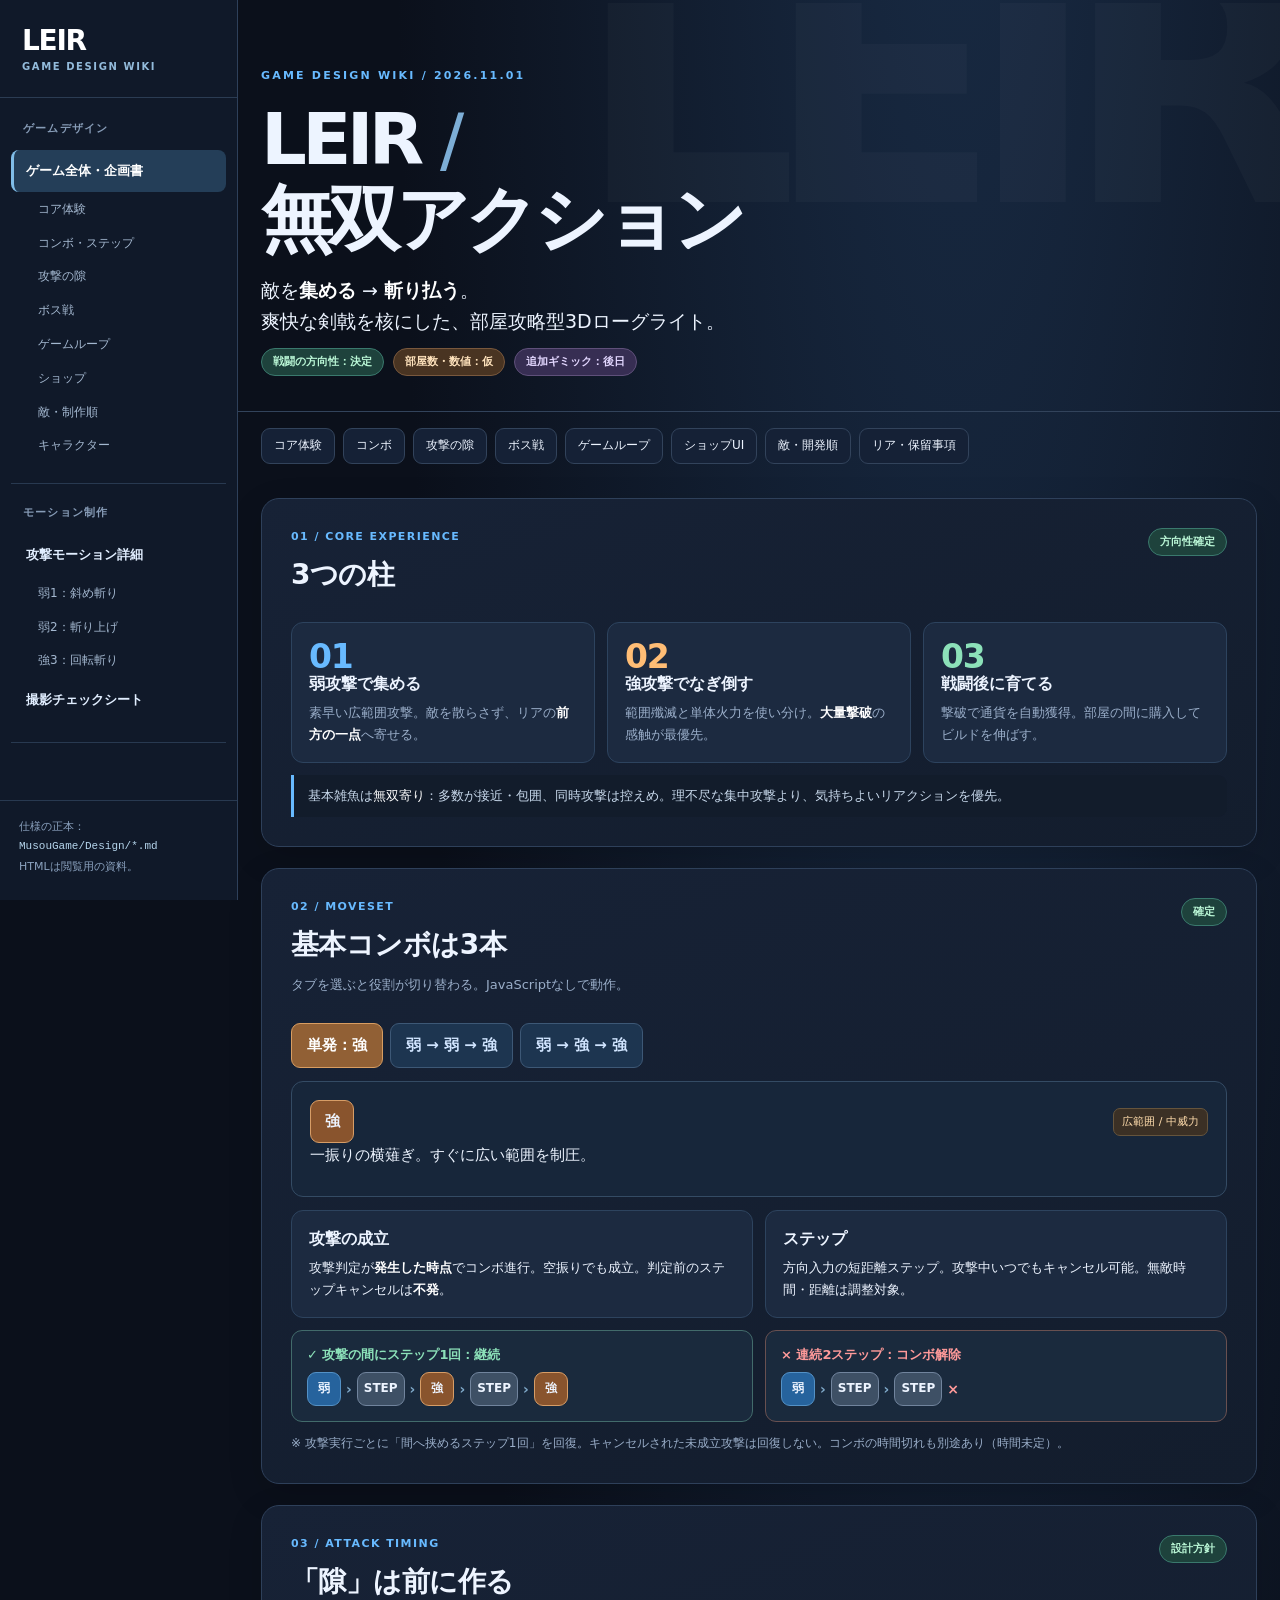
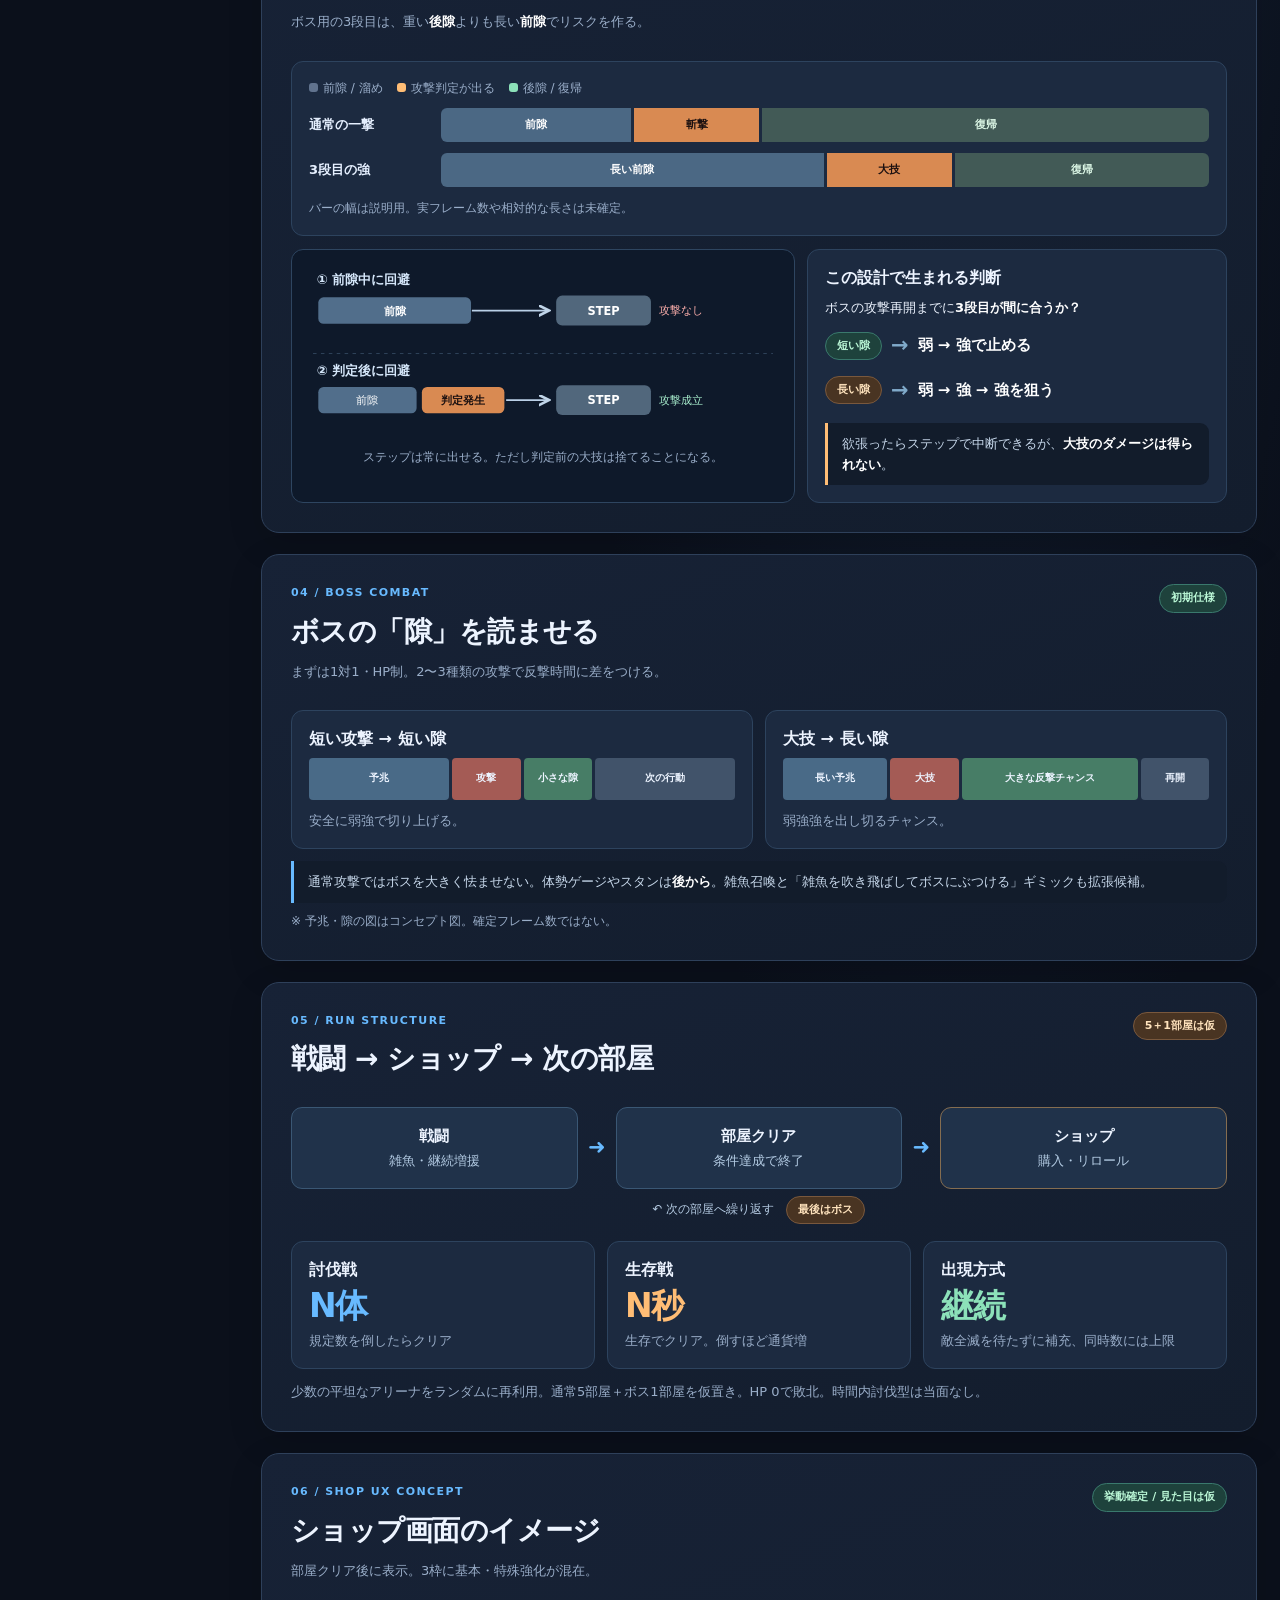
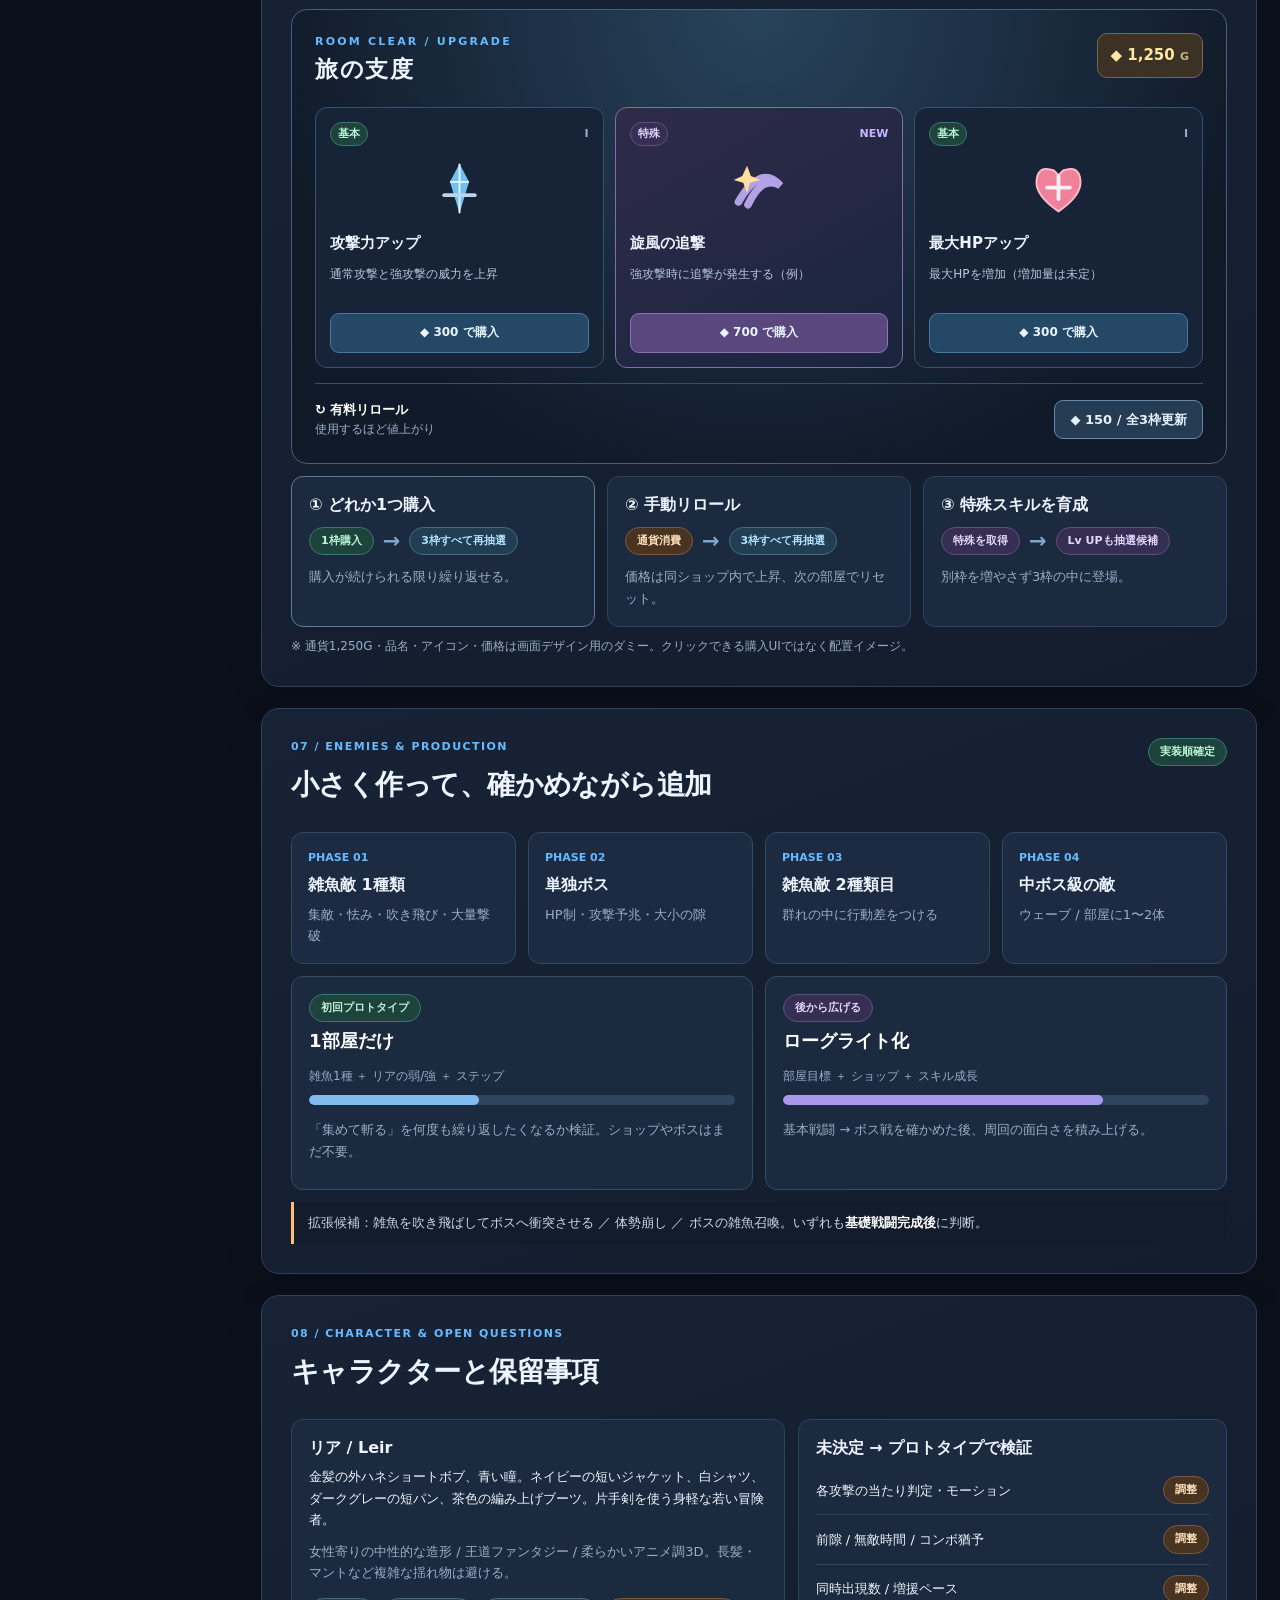
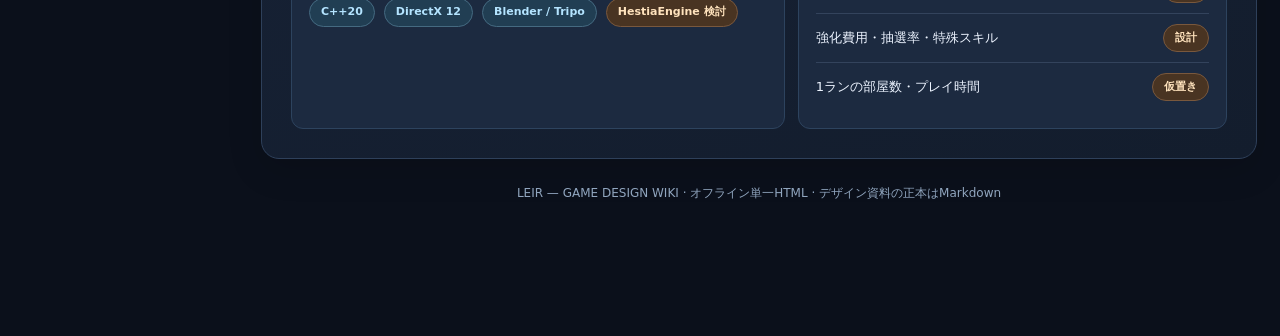
==== MusouGame/index.html @ f5ea9317 "build(musou): regenerate standalone wiki HTML" ====
<!doctype html>
<html lang="ja">
<head>
<meta charset="utf-8">
<meta name="viewport" content="width=device-width,initial-scale=1">
<meta name="theme-color" content="#0b101b">
<title>LEIR — Game Design Blueprint</title>
<style>
:root{color-scheme:dark;--bg:#0b101b;--surface:#141d2d;--surface2:#1b2940;--line:#32435b;--muted:#9aaec9;--text:#edf4ff;--blue:#68baff;--orange:#ffbd75;--green:#8ce1b9;--purple:#c7b6ff;--red:#ff9a9a;font-family:Inter,"Noto Sans JP","Yu Gothic",Meiryo,system-ui,sans-serif}
*{box-sizing:border-box}html{scroll-behavior:smooth}body{margin:0;background:radial-gradient(ellipse at 75% -10%,#192c46 0,transparent 42%),var(--bg);color:var(--text);font-size:15px;line-height:1.65}button,input{font:inherit}a{color:inherit;text-decoration:none}strong{color:#fff}h1,h2,h3,p{margin-top:0}h2{font-size:clamp(20px,2.6vw,28px);letter-spacing:-.02em;margin-bottom:6px}h3{font-size:16px;line-height:1.4;margin-bottom:7px}p{margin-bottom:10px}.muted{color:var(--muted)}.tiny{font-size:12px}.small{font-size:13px}.wrap{width:min(1120px,calc(100% - 34px));margin:auto}.header{padding:64px 0 35px;border-bottom:1px solid var(--line);position:relative;overflow:hidden}.header:after{content:"LEIR";position:absolute;right:-.05em;top:-.6em;font-size:clamp(160px,29vw,350px);font-weight:900;color:#fff;opacity:.025;pointer-events:none;letter-spacing:-.1em}.eyebrow{font-size:11px;letter-spacing:.2em;color:var(--blue);font-weight:800}.header h1{font-size:clamp(38px,6.7vw,72px);line-height:1.11;letter-spacing:-.065em;margin:15px 0}.header .lede{font-size:clamp(15px,2vw,19px);max-width:690px}.pill{display:inline-block;border:1px solid #456a81;color:#b4e4ff;background:#213e53;border-radius:100px;padding:4px 11px;font-size:11px;font-weight:700;vertical-align:middle}.pill.orange{color:#ffe3bd;background:#493422;border-color:#79583d}.pill.purple{color:#e3d7ff;background:#372e53;border-color:#5f507a}.pill.green{color:#baf7d6;background:#1e423c;border-color:#3a796d}.topnav{display:flex;gap:8px;overflow:auto;padding:16px 0 13px;scrollbar-width:thin}.topnav a{border:1px solid var(--line);background:#152136;border-radius:9px;font-size:12px;white-space:nowrap;padding:7px 12px}.topnav a:hover{border-color:var(--blue)}main{padding:3px 0 75px}.section{margin-top:21px;background:linear-gradient(160deg,#172236,#131d2d);border:1px solid #2e405a;border-radius:18px;padding:clamp(17px,3vw,29px);box-shadow:0 11px 35px #0002}.heading{display:flex;justify-content:space-between;align-items:start;gap:12px;margin-bottom:18px}.kicker{font-size:11px;letter-spacing:.13em;color:var(--blue);font-weight:800;display:block;margin-bottom:6px}.grid{display:grid;grid-template-columns:repeat(3,minmax(0,1fr));gap:12px}.grid.two{grid-template-columns:repeat(2,minmax(0,1fr))}.tile{background:#1c2a40;border:1px solid #2d435e;border-radius:12px;padding:17px}.tile p:last-child{margin-bottom:0}.num{font-weight:800;font-size:33px;line-height:1;color:var(--blue);letter-spacing:-.04em}.num.orange{color:var(--orange)}.num.green{color:var(--green)}.row{display:flex;align-items:center;flex-wrap:wrap;gap:9px}.key{display:inline-grid;place-items:center;min-width:44px;height:43px;background:#26639d;border:1px solid #5391c6;border-radius:9px;font-weight:800;padding:0 9px}.key.heavy{background:#89542d;border-color:#d79d66}.key.dodge{background:#3e5065;border-color:#71849d}.chevron{color:#80aaca;font-size:21px;font-weight:800}.note{background:#121c2b;border-left:3px solid var(--blue);border-radius:0 9px 9px 0;padding:10px 14px;font-size:13px;color:#c8d9ec}.note.orange{border-color:var(--orange)}.note.purple{border-color:var(--purple)}.legend{display:flex;flex-wrap:wrap;gap:9px 14px;color:var(--muted);font-size:12px}.dot{display:inline-block;height:9px;width:9px;border-radius:3px;margin-right:5px;background:var(--blue)}.dot.orange{background:var(--orange)}.dot.green{background:var(--green)}.dot.gray{background:#61738e}.dot.red{background:var(--red)}.widget input[type=radio]{position:absolute;width:1px;height:1px;opacity:0}.tabs{display:flex;flex-wrap:wrap;gap:7px;margin-bottom:13px}.tabs label{display:block;cursor:pointer;border:1px solid #3d5876;background:#1d3550;color:#d1e5ff;border-radius:9px;padding:9px 15px;user-select:none;font-weight:700}.tabs label:hover{background:#304e71}#c0:checked~.tabs label[for=c0],#c1:checked~.tabs label[for=c1],#c2:checked~.tabs label[for=c2]{background:#916035;border-color:#d89d61;color:#fff}#c0:focus-visible~.tabs label[for=c0],#c1:focus-visible~.tabs label[for=c1],#c2:focus-visible~.tabs label[for=c2]{outline:2px solid white;outline-offset:2px}.combo{display:none;background:#17263a;border:1px solid #344b64;border-radius:12px;padding:18px}#c0:checked~.combo-wrap #p0,#c1:checked~.combo-wrap #p1,#c2:checked~.combo-wrap #p2{display:block}.combo-meta{display:flex;align-items:center;justify-content:space-between;flex-wrap:wrap;gap:12px}.combo-meta p{margin:8px 0 0}.impact{display:inline-block;border:1px solid #65543c;color:#ffdcac;background:#3b3025;border-radius:7px;padding:4px 8px;font-size:11px}.timelines{display:grid;gap:11px}.timeline{display:grid;grid-template-columns:120px 1fr;align-items:center;gap:12px}.timeline-label{font-size:13px;color:#e6f0ff;font-weight:700}.track{display:grid;grid-template-columns:repeat(12,1fr);gap:3px;min-height:34px;overflow:hidden;border-radius:6px}.phase{display:grid;place-items:center;font-size:11px;font-weight:800;white-space:nowrap;min-width:0}.phase.start{background:#4b6884;color:#fff}.phase.hit{background:#d98a52;color:#1b1010}.phase.end{background:#425a56;color:#d9f4e3}.phase.wait{background:#26384f;color:#a4b4c8}.track .p1{grid-column:span 3}.track .p2{grid-column:span 2}.track .p3{grid-column:span 7}.track.late .p1{grid-column:span 6}.track.late .p2{grid-column:span 2}.track.late .p3{grid-column:span 4}.track.boss .p1{grid-column:span 4}.track.boss .p2{grid-column:span 2}.track.boss .p3{grid-column:span 6}.stage{position:relative;padding-top:29px}.stage>span{position:absolute;top:2px;font-size:11px;color:#b8cbe0}.stage .s1{left:0}.stage .s2{left:42%}.stage .s3{right:0}.arrowdown{display:block;text-align:center;color:var(--orange);font-size:20px;line-height:1.4}.rule-grid{display:grid;grid-template-columns:1fr 1fr;gap:12px}.rule{padding:15px;border-radius:11px;background:#1a2a3d;border:1px solid #344961}.rule.good{border-color:#426b6b}.rule.bad{border-color:#695050}.rule h3{margin:0 0 8px;font-size:13px}.rule .row{gap:5px}.rule .key{min-width:34px;height:34px;font-size:12px;padding:0 6px}.rule .chevron{font-size:14px}.arena{display:grid;grid-template-columns:1.2fr 1fr;gap:12px}.diagram{background:#0e192a;border:1px solid #2e4560;border-radius:12px;padding:14px}.diagram svg{display:block;width:100%;height:auto}.diagram-caption{font-size:12px;color:var(--muted);margin:8px 0 0;text-align:center}.shop{background:radial-gradient(ellipse at 50% 0,#28435c,transparent 75%),#101a29;border:1px solid #43607c;border-radius:16px;padding:clamp(13px,2.5vw,23px)}.shop-top{display:flex;align-items:start;justify-content:space-between;gap:10px;margin-bottom:18px}.shop-title{font-weight:900;font-size:23px;letter-spacing:.07em}.currency{border:1px solid #806741;background:#3b3124;color:#ffe6a4;padding:9px 13px;border-radius:10px;font-weight:800;font-variant-numeric:tabular-nums}.offers{display:grid;grid-template-columns:repeat(3,minmax(0,1fr));gap:11px}.offer{min-width:0;background:#172337;border:1px solid #38506c;border-radius:12px;padding:14px;display:flex;flex-direction:column;gap:10px}.offer.special{border-color:#856baf;background:linear-gradient(150deg,#2f2b4a,#19253d)}.offer-kind{display:flex;align-items:center;justify-content:space-between;gap:5px;font-size:11px;font-weight:800}.offer-icon{height:65px;display:grid;place-items:center}.offer-icon svg{width:61px;height:61px}.offer-name{font-weight:850;font-size:15px}.offer-desc{color:#b8c7dd;font-size:12px;min-height:37px;line-height:1.45}.buy{margin-top:auto;text-align:center;background:#244866;border:1px solid #4579a2;border-radius:9px;color:#e9f5ff;font-weight:800;font-size:12px;padding:9px 4px}.offer.special .buy{background:#5a477e;border-color:#8973b4}.shop-bottom{display:flex;align-items:center;justify-content:space-between;gap:12px;margin-top:15px;padding-top:15px;border-top:1px solid #35506d}.reroll{border:1px solid #6289a9;background:#263c53;color:#e4f2ff;border-radius:9px;padding:8px 15px;font-weight:800;font-size:13px}.flowbar{display:grid;grid-template-columns:1fr auto 1fr auto 1fr;align-items:center;gap:10px}.flowbox{padding:16px 10px;border:1px solid #3a5774;border-radius:11px;background:#20324a;text-align:center;font-weight:800}.flowbox small{display:block;color:#b4cce4;font-weight:400;margin-top:3px}.flowarrow{font-size:21px;color:var(--blue)}.loop-tail{display:flex;align-items:center;justify-content:center;gap:12px;color:#b5cbe3;font-size:12px;margin:7px 0 17px}.step-cards{display:grid;grid-template-columns:repeat(4,minmax(0,1fr));gap:12px}.stepcard{position:relative;padding:16px;border-radius:12px;background:#1c2b41;border:1px solid #314962}.stepcard:before{content:attr(data-no);font-size:11px;font-weight:900;color:var(--blue);display:block;margin-bottom:7px}.stepcard .small{display:block;color:var(--muted)}.compare{display:grid;grid-template-columns:1fr 1fr;gap:12px}.vs{background:#1b2a3f;border:1px solid #334d68;border-radius:12px;padding:17px}.vs>strong{display:block;font-size:18px;margin:4px 0 12px}.bar{height:10px;border-radius:50px;background:#2e445f;margin:8px 0 14px;overflow:hidden}.bar>i{display:block;background:#81bbef;height:100%;border-radius:50px}.boss-track{display:grid;grid-template-columns:repeat(12,1fr);gap:3px;height:42px}.boss-track>span{font-size:10px;font-weight:800;display:grid;place-items:center;text-align:center;border-radius:4px}.bt-prepare{grid-column:span 4;background:#496a87}.bt-attack{grid-column:span 2;background:#a45b55}.bt-gap{grid-column:span 3;background:#477d66}.bt-next{grid-column:span 3;background:#41536a}.timeline-explanation{display:flex;flex-wrap:wrap;gap:7px;margin-top:10px}.micro{border:1px solid #47607a;padding:5px 8px;border-radius:7px;font-size:11px}.char{display:grid;grid-template-columns:1.15fr 1fr;gap:13px}.char-portrait{background:#12253b;border:1px dashed #3f6180;border-radius:12px;min-height:180px;display:flex;align-items:center;justify-content:center;text-align:center;padding:20px}.char-portrait svg{width:min(100%,210px);height:auto}.list-row{display:flex;align-items:center;justify-content:space-between;gap:10px;border-bottom:1px solid #33435c;padding:10px 0;font-size:13px}.list-row:last-child{border:0}.roadmap{display:grid;gap:8px}.road{display:grid;grid-template-columns:34px 1fr minmax(105px,.65fr);align-items:center;gap:12px;padding:11px 14px;border:1px solid #334a65;background:#1b2a3e;border-radius:9px}.road-number{display:grid;place-items:center;width:30px;height:30px;border-radius:8px;color:#e5f4ff;background:#315d81;font-weight:850;font-size:12px}.road .small{text-align:right;color:var(--muted)}.foot{color:#91a6bf;font-size:12px;text-align:center;padding:25px 0}.section ul{margin:0;padding-left:20px;color:#c7d5e6}.section li{padding:2px 0}@media(max-width:760px){.grid{grid-template-columns:1fr}.grid.two{grid-template-columns:1fr}.arena,.char,.compare{grid-template-columns:1fr}.step-cards{grid-template-columns:repeat(2,minmax(0,1fr))}.timeline{grid-template-columns:92px 1fr}.flowbar{grid-template-columns:1fr;gap:4px}.flowarrow{text-align:center;transform:rotate(90deg)}.offers{gap:7px}.offer{padding:9px}.offer-name{font-size:12px}.offer-desc{font-size:11px}.offer-icon{height:47px}.offer-icon svg{width:46px;height:46px}.buy{font-size:10px}.shop-title{font-size:19px}}@media(max-width:430px){.wrap{width:calc(100% - 20px)}.header{padding-top:45px}.section{padding:14px}.heading{display:block}.heading>.pill{margin-top:7px}.shop{padding:9px}.shop-top{gap:5px}.currency{font-size:12px;padding:7px}.offers{gap:5px}.offer{padding:7px;border-radius:8px;gap:6px}.offer-kind{font-size:9px}.offer-name{font-size:11px}.offer-desc{font-size:10px;min-height:47px}.step-cards{gap:7px}.road{grid-template-columns:30px 1fr}.road .small{grid-column:2;text-align:left}.timeline-label{font-size:11px}.timeline{grid-template-columns:72px 1fr;gap:7px}.phase{font-size:9px}.rule-grid{grid-template-columns:1fr}.shop-bottom{align-items:start}.shop-bottom .small{font-size:10px}}

/* Keyboard focus for progressively enhanced combo labels. */
.tabs label:focus-visible{outline:2px solid white;outline-offset:2px}


/* Design wiki layout: persistent desktop sidebar, mobile drawer, and page views. */
.skip-link{position:fixed;left:12px;top:-80px;z-index:1300;background:#d7eeff;color:#132036;padding:10px 16px;border-radius:8px;font-weight:800}
.skip-link:focus{top:12px}
.wiki-layout{display:grid;grid-template-columns:238px minmax(0,1fr);max-width:1600px;margin:0 auto;min-height:100vh}
.wiki-content{min-width:0}
.wiki-content .wrap{width:min(1050px,calc(100% - 46px))}
.wiki-sidebar{position:sticky;top:0;align-self:start;height:100vh;height:100dvh;overflow-y:auto;scrollbar-width:thin;background:#101929;border-right:1px solid #2e405a;display:flex;flex-direction:column;z-index:32}
.wiki-brand{display:flex;flex-direction:column;gap:2px;padding:26px 22px 22px;border-bottom:1px solid #2b3c53}
.wiki-brand-name{font-size:28px;line-height:1.1;font-weight:900;letter-spacing:-.045em;color:#fff}
.wiki-brand-sub{font-size:10px;font-weight:800;letter-spacing:.16em;color:#93bbdb}
.wiki-nav{padding:18px 11px 30px}
.wiki-nav-group{padding:0 0 19px;margin-bottom:16px;border-bottom:1px solid #283950}
.wiki-nav-label{font-size:11px;letter-spacing:.11em;font-weight:800;color:#879cb7;padding:4px 12px 10px}
.wiki-nav a{display:block;border-radius:8px;margin:2px 0;transition:background .15s,color .15s,border-color .15s}
.wiki-nav-main{padding:10px 12px;color:#e1eeff;font-weight:800;font-size:13px;border-left:3px solid transparent}
.wiki-nav-sub{padding:6px 12px 6px 24px;color:#a4b8d0;font-size:12px;border-left:3px solid transparent}
.wiki-nav a:hover,.wiki-nav a:focus-visible{background:#233650;color:#fff;outline:none}
.wiki-nav a[aria-current="page"]{background:#243e58;color:#fff;border-left-color:#80bde8}
.wiki-nav a[aria-current="location"]{color:#bfe5ff;background:#1a2d44;border-left-color:#527da8}
.wiki-sidebar-bottom{padding:16px 19px 23px;color:#8ca3c0;font-size:11px;line-height:1.8;margin-top:auto;border-top:1px solid #283950;overflow-wrap:anywhere}
.wiki-sidebar-bottom code,.wiki-page-bottom code{color:#b5d5ec;font-size:11px}
.wiki-mobile-bar,.wiki-backdrop{display:none}
.wiki-page[hidden]{display:none!important}
.wiki-page{padding-bottom:32px}
.wiki-page-header{padding:51px 0 26px;border-bottom:1px solid #31425a;margin-bottom:22px}
.wiki-page-header h1{font-size:clamp(29px,4.5vw,49px);letter-spacing:-.04em;line-height:1.17;margin:12px 0 14px;color:#f0f7ff}
.wiki-page-header p{font-size:clamp(14px,1.75vw,17px);max-width:760px}
.wiki-page-header .row{margin-top:16px}
.wiki-page .section,.wiki-page .wiki-inpage{scroll-margin-top:74px}
.wiki-page[id],.wiki-page .motion-section{scroll-margin-top:74px}
.wiki-inpage{display:flex;flex-wrap:wrap;gap:7px;padding:16px 0;margin-bottom:8px}
.wiki-inpage a{border:1px solid #3c5570;background:#18293e;border-radius:8px;color:#d3e8fb;padding:7px 13px;font-size:12px;font-weight:700}
.wiki-inpage a:hover{border-color:#80bde8}
.motion-overview{display:grid;grid-template-columns:repeat(3,minmax(0,1fr));gap:12px;margin-bottom:8px}
.motion-overview .tile{min-width:0}
.motion-overview h3{font-size:16px;margin:9px 0}
.motion-overview p{margin:0}
.motion-chip{display:inline-flex;align-items:center;justify-content:center;padding:3px 11px;white-space:nowrap;border-radius:7px;font-size:12px;font-weight:900;border:1px solid #6b788a;color:#fff;background:#253951}
.motion-chip.orange{background:#59402d;border-color:#b08057;color:#ffe6bf}
.motion-chip.blue{background:#214665;border-color:#4c8bb9;color:#d4edff}
.motion-chip.purple{background:#49345d;border-color:#8c70ad;color:#ead7ff}
.motion-section{scroll-margin-top:20px}
.motion-lead{font-size:15px;color:#ceddef;line-height:1.9}
.motion-facts{display:grid;grid-template-columns:repeat(3,minmax(0,1fr));gap:9px;margin:19px 0}
.motion-facts>div{background:#101c2e;border:1px solid #344d65;border-radius:10px;padding:12px 14px}
.motion-facts small{display:block;color:#93aeca;font-size:11px;margin-bottom:4px}
.motion-facts strong{font-size:13px}
.motion-steps{margin:14px 0 18px;padding-left:24px;color:#d4e4f4}
.motion-steps li{margin-bottom:9px;line-height:1.75}
.motion-time{padding:13px;background:#111b2a;border:1px solid #334860;border-radius:10px;margin-bottom:16px}
.motion-time-track{display:flex;gap:3px;min-height:55px}
.motion-phase{display:grid;place-items:center;text-align:center;line-height:1.3;font-size:11px;font-weight:800;border-radius:4px;min-width:0;padding:5px 3px}
.motion-phase.prep{background:#46617b;color:#fff}
.motion-phase.hit{background:#be8054;color:#201408}
.motion-phase.follow{background:#385d70;color:#ecf5ff}
.motion-phase.settle{background:#3f6456;color:#e3fff1}
.motion-time p{margin:9px 0 0}
.wiki-page-bottom{padding:20px 3px 32px;font-size:12px;color:#93a7bf}
.wiki-page-bottom a{color:#a4d5ff;text-decoration:underline;text-underline-offset:3px}
.shooting-cards{display:grid;gap:13px}
.shooting-card{padding:21px 23px;border:1px solid #3a526b;background:linear-gradient(155deg,#1b2b40,#111d2d);border-radius:15px}
.shooting-card-top{display:flex;align-items:center;justify-content:space-between;gap:10px;color:#adc1d8;font-size:12px}
.shooting-card h2{font-size:clamp(21px,3vw,29px);margin:14px 0 8px}
.shooting-card p{line-height:1.8}
.shooting-end{padding:10px 14px;background:#0e1b2c;border-left:3px solid #75afe0;color:#d5e8f9;font-size:13px;border-radius:0 8px 8px 0}
.check-items{display:grid;gap:11px;margin:13px 0 21px}
.check-items label{display:flex;align-items:flex-start;gap:12px;background:#142339;border:1px solid #334a65;padding:12px 14px;border-radius:10px;cursor:pointer;font-size:14px}
.check-items label:has(input:checked){border-color:#53836e;background:#173027}
.check-items label input{width:19px;height:19px;flex:0 0 19px;accent-color:#7ec8a0;margin-top:2px}
.check-items label span{line-height:1.6}
.check-items label input:checked+span{color:#a4ddbc}
@media(max-width:1100px){.wiki-layout{grid-template-columns:213px minmax(0,1fr)}.wiki-content .wrap{width:calc(100% - 34px)}}
@media(max-width:840px){
 .wiki-layout{display:block}
 .wiki-mobile-bar{display:flex;position:sticky;top:0;z-index:45;align-items:center;gap:14px;min-height:55px;padding:8px 16px;background:#101a2b;border-bottom:1px solid #304359;box-shadow:0 4px 14px #0003}
 .wiki-menu-toggle{display:inline-flex;align-items:center;gap:7px;border:1px solid #46617b;border-radius:9px;background:#1d344b;color:#e5f1ff;font-size:13px;font-weight:800;padding:6px 11px;cursor:pointer}
 .wiki-menu-toggle span:first-child{font-size:21px;line-height:1}
 .wiki-mobile-brand{font-weight:900;letter-spacing:.02em}
 .wiki-mobile-brand span{font-size:11px;color:#92b5d1;font-weight:650}
 .wiki-sidebar{position:fixed;inset:0 auto 0 0;z-index:60;width:min(300px,86vw);height:100vh;height:100dvh;transform:translateX(-105%);transition:transform .2s ease;box-shadow:12px 0 40px #0004}
 .wiki-backdrop{position:fixed;inset:0;background:#050a12ad;z-index:55}
 body.wiki-menu-open{overflow:hidden}
 body.wiki-menu-open .wiki-sidebar{transform:translateX(0)}
 body.wiki-menu-open .wiki-backdrop{display:block}
 .wiki-content .wrap{width:calc(100% - 34px)}
 .wiki-page .section,.wiki-page .wiki-inpage,.wiki-page[id]{scroll-margin-top:72px}
 .wiki-page-header{padding-top:34px}
}
@media(max-width:620px){
 .motion-overview,.motion-facts{grid-template-columns:1fr}
 .motion-overview{gap:8px}
 .motion-facts{gap:7px}
 .wiki-page-header h1{font-size:31px}
 .motion-time-track{flex-direction:column}
 .motion-phase{min-height:37px}
}
@media(max-width:430px){
 .wiki-content .wrap{width:calc(100% - 20px)}
 .wiki-page-header{padding-top:28px}
 .shooting-card{padding:17px}
 .wiki-mobile-brand span{font-size:10px}
}
@media(prefers-reduced-motion:reduce){.wiki-sidebar{transition:none}}
</style>
</head>
<body>
<a class="skip-link" href="#main-content">本文へスキップ</a>
<div class="wiki-mobile-bar">
  <button type="button" class="wiki-menu-toggle" id="wiki-menu-toggle" aria-controls="wiki-sidebar" aria-expanded="false" aria-label="メニューを開く"><span aria-hidden="true">☰</span><span>メニュー</span></button>
  <a href="#overview" class="wiki-mobile-brand">LEIR <span>/ DESIGN WIKI</span></a>
</div>
<div class="wiki-backdrop" id="wiki-backdrop" aria-hidden="true"></div>
<div class="wiki-layout">
  <aside class="wiki-sidebar" id="wiki-sidebar" aria-label="資料のサイドメニュー">
    <a class="wiki-brand" href="#overview"><span class="wiki-brand-name">LEIR</span><span class="wiki-brand-sub">GAME DESIGN WIKI</span></a>
    <nav class="wiki-nav" aria-label="設計資料">
      <div class="wiki-nav-group">
        <div class="wiki-nav-label">ゲームデザイン</div>
        <a class="wiki-nav-main" href="#overview" data-page-link="overview">ゲーム全体・企画書</a>
        <a class="wiki-nav-sub" href="#core">コア体験</a>
        <a class="wiki-nav-sub" href="#combo">コンボ・ステップ</a>
        <a class="wiki-nav-sub" href="#timing">攻撃の隙</a>
        <a class="wiki-nav-sub" href="#boss">ボス戦</a>
        <a class="wiki-nav-sub" href="#loop">ゲームループ</a>
        <a class="wiki-nav-sub" href="#shop">ショップ</a>
        <a class="wiki-nav-sub" href="#enemy">敵・制作順</a>
        <a class="wiki-nav-sub" href="#world">キャラクター</a>
      </div>
      <div class="wiki-nav-group">
        <div class="wiki-nav-label">モーション制作</div>
        <a class="wiki-nav-main" href="#motion" data-page-link="motion">攻撃モーション詳細</a>
        <a class="wiki-nav-sub" href="#motion-weak1">弱1：斜め斬り</a>
        <a class="wiki-nav-sub" href="#motion-weak2">弱2：斬り上げ</a>
        <a class="wiki-nav-sub" href="#motion-strong3">強3：回転斬り</a>
        <a class="wiki-nav-main" href="#shooting" data-page-link="shooting">撮影チェックシート</a>
      </div>
    </nav>
    <div class="wiki-sidebar-bottom">仕様の正本：<code>MusouGame/Design/*.md</code><br>HTMLは閲覧用の資料。</div>
  </aside>
  <div class="wiki-content">
    <main id="main-content">
      <div class="wiki-page" id="overview" data-wiki-page="overview">
<header class="header"><div class="wrap">
  <div class="eyebrow">GAME DESIGN WIKI / 2026.11.01</div>
  <h1>LEIR <span style="color:#7daed6;font-weight:400">/</span><br>無双アクション</h1>
  <p class="lede">敵を<strong>集める</strong> → <strong>斬り払う</strong>。<br>爽快な剣戟を核にした、部屋攻略型3Dローグライト。</p>
  <div class="row"><span class="pill green">戦闘の方向性：決定</span><span class="pill orange">部屋数・数値：仮</span><span class="pill purple">追加ギミック：後日</span></div>
</div></header>
<div class="wrap"><nav class="topnav" aria-label="目次"><a href="#core">コア体験</a><a href="#combo">コンボ</a><a href="#timing">攻撃の隙</a><a href="#boss">ボス戦</a><a href="#loop">ゲームループ</a><a href="#shop">ショップUI</a><a href="#enemy">敵・開発順</a><a href="#world">リア・保留事項</a></nav>
<section class="section" id="core"><div class="heading"><div><span class="kicker">01 / CORE EXPERIENCE</span><h2>3つの柱</h2></div><span class="pill green">方向性確定</span></div>
  <div class="grid"><div class="tile"><div class="num">01</div><h3>弱攻撃で集める</h3><p class="muted small">素早い広範囲攻撃。敵を散らさず、リアの<strong>前方の一点</strong>へ寄せる。</p></div><div class="tile"><div class="num orange">02</div><h3>強攻撃でなぎ倒す</h3><p class="muted small">範囲殲滅と単体火力を使い分け。<strong>大量撃破</strong>の感触が最優先。</p></div><div class="tile"><div class="num green">03</div><h3>戦闘後に育てる</h3><p class="muted small">撃破で通貨を自動獲得。部屋の間に購入してビルドを伸ばす。</p></div></div>
  <div class="note" style="margin-top:12px">基本雑魚は<span style="color:#fff">無双寄り</span>：多数が接近・包囲、同時攻撃は控えめ。理不尽な集中攻撃より、気持ちよいリアクションを優先。</div>
</section>
<section class="section" id="combo"><div class="heading"><div><span class="kicker">02 / MOVESET</span><h2>基本コンボは3本</h2><p class="muted small">タブを選ぶと役割が切り替わる。JavaScriptなしで動作。</p></div><span class="pill green">確定</span></div>
  <div class="widget" role="group" aria-label="コンボ切り替え">
   <input type="radio" id="c0" name="combo" checked><input type="radio" id="c1" name="combo"><input type="radio" id="c2" name="combo">
   <div class="tabs"><label for="c0">単発：強</label><label for="c1">弱 → 弱 → 強</label><label for="c2">弱 → 強 → 強</label></div>
   <div class="combo-wrap"><div class="combo" id="p0"><div class="combo-meta"><div class="row"><span class="key heavy">強</span></div><span class="impact">広範囲 / 中威力</span></div><p>一振りの横薙ぎ。すぐに広い範囲を制圧。</p></div>
   <div class="combo" id="p1"><div class="combo-meta"><div class="row"><span class="key">弱</span><span class="chevron">›</span><span class="key">弱</span><span class="chevron">›</span><span class="key heavy">強</span></div><span class="impact">集敵 / 範囲殲滅</span></div><p>雑魚を前方にまとめ、広範囲・高威力の一撃で一掃。</p></div>
   <div class="combo" id="p2"><div class="combo-meta"><div class="row"><span class="key">弱</span><span class="chevron">›</span><span class="key heavy">強</span><span class="chevron">›</span><span class="key heavy">強</span></div><span class="impact">対ボス / 狭範囲・高火力</span></div><p>「弱→強」で止めれば短い反撃機会にも対応。最後の強攻撃は<strong>前隙が長い</strong>。</p></div></div>
  </div>
  <div class="grid two" style="margin-top:13px"><div class="tile"><h3>攻撃の成立</h3><p class="small">攻撃判定が<strong>発生した時点</strong>でコンボ進行。空振りでも成立。判定前のステップキャンセルは<strong>不発</strong>。</p></div><div class="tile"><h3>ステップ</h3><p class="small">方向入力の短距離ステップ。攻撃中いつでもキャンセル可能。無敵時間・距離は調整対象。</p></div></div>
  <div class="rule-grid" style="margin-top:12px"><div class="rule good"><h3 style="color:var(--green)">✓ 攻撃の間にステップ1回：継続</h3><div class="row"><span class="key">弱</span><span class="chevron">›</span><span class="key dodge">STEP</span><span class="chevron">›</span><span class="key heavy">強</span><span class="chevron">›</span><span class="key dodge">STEP</span><span class="chevron">›</span><span class="key heavy">強</span></div></div><div class="rule bad"><h3 style="color:var(--red)">× 連続2ステップ：コンボ解除</h3><div class="row"><span class="key">弱</span><span class="chevron">›</span><span class="key dodge">STEP</span><span class="chevron">›</span><span class="key dodge">STEP</span><span class="chevron" style="color:var(--red)">×</span></div></div></div>
  <p class="muted tiny" style="margin:12px 0 0">※ 攻撃実行ごとに「間へ挟めるステップ1回」を回復。キャンセルされた未成立攻撃は回復しない。コンボの時間切れも別途あり（時間未定）。</p>
</section>
<section class="section" id="timing"><div class="heading"><div><span class="kicker">03 / ATTACK TIMING</span><h2>「隙」は前に作る</h2><p class="muted small">ボス用の3段目は、重い<strong>後隙</strong>よりも長い<strong>前隙</strong>でリスクを作る。</p></div><span class="pill green">設計方針</span></div>
  <div class="tile"><div class="legend" style="margin-bottom:9px"><span><i class="dot gray"></i>前隙 / 溜め</span><span><i class="dot orange"></i>攻撃判定が出る</span><span><i class="dot green"></i>後隙 / 復帰</span></div>
    <div class="timelines"><div class="timeline"><span class="timeline-label">通常の一撃</span><div class="track"><span class="phase start p1">前隙</span><span class="phase hit p2">斬撃</span><span class="phase end p3">復帰</span></div></div><div class="timeline"><span class="timeline-label">3段目の強</span><div class="track late"><span class="phase start p1">長い前隙</span><span class="phase hit p2">大技</span><span class="phase end p3">復帰</span></div></div></div>
    <p class="muted tiny" style="margin:12px 0 0">バーの幅は説明用。実フレーム数や相対的な長さは未確定。</p></div>
  <div class="arena" style="margin-top:13px"><div class="diagram">
    <svg viewBox="0 0 540 200" role="img" aria-label="前隙中のステップでは攻撃が不発、判定後のステップでは攻撃成立の図">
      <defs><marker id="ah" markerWidth="7" markerHeight="7" refX="5" refY="3" orient="auto"><path d="M0 0L6 3L0 6" fill="none" stroke="#c0d4e8" stroke-width="1.5"/></marker></defs>
      <text x="12" y="23" font-size="15" font-weight="700" fill="#d5e7fa">① 前隙中に回避</text>
      <rect x="14" y="38" width="174" height="30" rx="6" fill="#516e8b"/><text x="101" y="58" font-size="13" font-weight="700" text-anchor="middle" fill="white">前隙</text>
      <path d="M189 53H275" stroke="#bad0e7" stroke-width="2" marker-end="url(#ah)"/><rect x="285" y="36" width="108" height="34" rx="7" fill="#51677c"/><text x="339" y="58" text-anchor="middle" font-size="13" fill="white" font-weight="700">STEP</text><text x="402" y="57" font-size="12" fill="#ffb0ad">攻撃なし</text>
      <path d="M8 102H532" stroke="#334761" stroke-dasharray="4 5"/>
      <text x="12" y="127" font-size="15" font-weight="700" fill="#d5e7fa">② 判定後に回避</text>
      <rect x="14" y="140" width="112" height="30" rx="6" fill="#516e8b"/><text x="70" y="159" text-anchor="middle" font-size="12" fill="white">前隙</text><rect x="132" y="140" width="94" height="30" rx="6" fill="#d98a52"/><text x="179" y="159" text-anchor="middle" font-size="12" fill="#1b1010" font-weight="800">判定発生</text>
      <path d="M228 155H275" stroke="#bad0e7" stroke-width="2" marker-end="url(#ah)"/><rect x="285" y="138" width="108" height="34" rx="7" fill="#51677c"/><text x="339" y="160" text-anchor="middle" font-size="13" fill="white" font-weight="700">STEP</text><text x="402" y="159" font-size="12" fill="#a9efce">攻撃成立</text>
    </svg>
    <p class="diagram-caption">ステップは常に出せる。ただし判定前の大技は捨てることになる。</p>
  </div><div class="tile"><h3>この設計で生まれる判断</h3><p class="small">ボスの攻撃再開までに<strong>3段目が間に合うか？</strong></p><div class="row" style="margin:10px 0"><span class="pill green">短い隙</span><span class="chevron">→</span><strong>弱 → 強で止める</strong></div><div class="row"><span class="pill orange">長い隙</span><span class="chevron">→</span><strong>弱 → 強 → 強を狙う</strong></div><div class="note orange" style="margin-top:15px">欲張ったらステップで中断できるが、<strong>大技のダメージは得られない</strong>。</div></div></div>
</section>
<section class="section" id="boss"><div class="heading"><div><span class="kicker">04 / BOSS COMBAT</span><h2>ボスの「隙」を読ませる</h2><p class="muted small">まずは1対1・HP制。2〜3種類の攻撃で反撃時間に差をつける。</p></div><span class="pill green">初期仕様</span></div>
  <div class="grid two"><div class="tile"><h3>短い攻撃 → 短い隙</h3><div class="boss-track"><span class="bt-prepare">予兆</span><span class="bt-attack">攻撃</span><span class="bt-gap" style="grid-column:span 2">小さな隙</span><span class="bt-next" style="grid-column:span 4">次の行動</span></div><p class="muted small" style="margin:10px 0 0">安全に弱強で切り上げる。</p></div><div class="tile"><h3>大技 → 長い隙</h3><div class="boss-track"><span class="bt-prepare" style="grid-column:span 3">長い予兆</span><span class="bt-attack">大技</span><span class="bt-gap" style="grid-column:span 5">大きな反撃チャンス</span><span class="bt-next" style="grid-column:span 2">再開</span></div><p class="muted small" style="margin:10px 0 0">弱強強を出し切るチャンス。</p></div></div>
  <div class="note" style="margin-top:12px">通常攻撃ではボスを大きく怯ませない。体勢ゲージやスタンは<strong>後から</strong>。雑魚召喚と「雑魚を吹き飛ばしてボスにぶつける」ギミックも拡張候補。</div>
  <p class="muted tiny" style="margin:9px 0 0">※ 予兆・隙の図はコンセプト図。確定フレーム数ではない。</p>
</section>
<section class="section" id="loop"><div class="heading"><div><span class="kicker">05 / RUN STRUCTURE</span><h2>戦闘 → ショップ → 次の部屋</h2></div><span class="pill orange">5＋1部屋は仮</span></div>
  <div class="flowbar"><div class="flowbox">戦闘<small>雑魚・継続増援</small></div><div class="flowarrow">➜</div><div class="flowbox">部屋クリア<small>条件達成で終了</small></div><div class="flowarrow">➜</div><div class="flowbox" style="border-color:#856d50">ショップ<small>購入・リロール</small></div></div>
  <div class="loop-tail">↶ 次の部屋へ繰り返す <span class="pill orange">最後はボス</span></div>
  <div class="grid"><div class="tile"><h3>討伐戦</h3><div class="num">N体</div><p class="small muted" style="margin:8px 0 0">規定数を倒したらクリア</p></div><div class="tile"><h3>生存戦</h3><div class="num orange">N秒</div><p class="small muted" style="margin:8px 0 0">生存でクリア。倒すほど通貨増</p></div><div class="tile"><h3>出現方式</h3><div class="num green">継続</div><p class="small muted" style="margin:8px 0 0">敵全滅を待たずに補充、同時数には上限</p></div></div>
  <p class="muted small" style="margin:12px 0 0">少数の平坦なアリーナをランダムに再利用。通常5部屋＋ボス1部屋を仮置き。HP 0で敗北。時間内討伐型は当面なし。</p>
</section>
<section class="section" id="shop"><div class="heading"><div><span class="kicker">06 / SHOP UX CONCEPT</span><h2>ショップ画面のイメージ</h2><p class="muted small">部屋クリア後に表示。3枠に基本・特殊強化が混在。</p></div><span class="pill green">挙動確定 / 見た目は仮</span></div>
  <div class="shop" aria-label="ショップUIモックアップ。表示数値と品目は例示">
   <div class="shop-top"><div><div class="eyebrow">ROOM CLEAR / UPGRADE</div><div class="shop-title">旅の支度</div></div><div class="currency">◆ 1,250 <span style="font-size:11px;opacity:.7">G</span></div></div>
   <div class="offers">
    <div class="offer"><div class="offer-kind"><span class="pill green" style="padding:2px 7px">基本</span><span class="muted">Ⅰ</span></div><div class="offer-icon"><svg viewBox="0 0 64 64" aria-hidden="true"><path d="M32 6L42 25 32 58 22 25Z" fill="#76c9fb" opacity=".95"/><path d="M32 6V58M22 25H42" fill="none" stroke="#e4f8ff" stroke-width="2"/><path d="M16 39H48" stroke="#b9d6e9" stroke-width="4" stroke-linecap="round"/></svg></div><div class="offer-name">攻撃力アップ</div><div class="offer-desc">通常攻撃と強攻撃の威力を上昇</div><div class="buy">◆ 300 で購入</div></div>
    <div class="offer special"><div class="offer-kind"><span class="pill purple" style="padding:2px 7px">特殊</span><span style="color:var(--purple)">NEW</span></div><div class="offer-icon"><svg viewBox="0 0 64 64" aria-hidden="true"><path d="M11 46Q34 6 55 29Q36 17 21 49" stroke="#cab6ff" stroke-width="8" stroke-linecap="round" fill="none" opacity=".86"/><path d="M15 19L20 8L24 19L34 23L23 26L20 37L16 26L6 23Z" fill="#ffdf9f"/></svg></div><div class="offer-name">旋風の追撃</div><div class="offer-desc">強攻撃時に追撃が発生する（例）</div><div class="buy">◆ 700 で購入</div></div>
    <div class="offer"><div class="offer-kind"><span class="pill green" style="padding:2px 7px">基本</span><span class="muted">Ⅰ</span></div><div class="offer-icon"><svg viewBox="0 0 64 64" aria-hidden="true"><path d="M32 56Q7 39 9 23Q11 7 27 13L32 18L37 13Q53 7 55 23Q57 39 32 56Z" fill="#ef819b" stroke="#ffbdc9" stroke-width="2"/><path d="M32 19V43M20 31H44" stroke="#fff1f4" stroke-width="4" stroke-linecap="round"/></svg></div><div class="offer-name">最大HPアップ</div><div class="offer-desc">最大HPを増加（増加量は未定）</div><div class="buy">◆ 300 で購入</div></div>
   </div>
   <div class="shop-bottom"><div><div class="small"><strong>↻ 有料リロール</strong></div><div class="muted tiny">使用するほど値上がり</div></div><div class="reroll">◆ 150 / 全3枠更新</div></div>
  </div>
  <div class="grid" style="margin-top:12px"><div class="tile" style="border-color:#5c7d93"><h3>① どれか1つ購入</h3><div class="row"><span class="pill green">1枠購入</span><span class="chevron">→</span><span class="pill">3枠すべて再抽選</span></div><p class="muted small" style="margin:8px 0 0">購入が続けられる限り繰り返せる。</p></div><div class="tile"><h3>② 手動リロール</h3><div class="row"><span class="pill orange">通貨消費</span><span class="chevron">→</span><span class="pill">3枠すべて再抽選</span></div><p class="muted small" style="margin:8px 0 0">価格は同ショップ内で上昇、次の部屋でリセット。</p></div><div class="tile"><h3>③ 特殊スキルを育成</h3><div class="row"><span class="pill purple">特殊を取得</span><span class="chevron">→</span><span class="pill purple">Lv UPも抽選候補</span></div><p class="muted small" style="margin:8px 0 0">別枠を増やさず3枠の中に登場。</p></div></div>
  <p class="muted tiny" style="margin:10px 0 0">※ 通貨1,250G・品名・アイコン・価格は画面デザイン用のダミー。クリックできる購入UIではなく配置イメージ。</p>
</section>
<section class="section" id="enemy"><div class="heading"><div><span class="kicker">07 / ENEMIES & PRODUCTION</span><h2>小さく作って、確かめながら追加</h2></div><span class="pill green">実装順確定</span></div>
  <div class="step-cards"><div class="stepcard" data-no="PHASE 01"><h3>雑魚敵 1種類</h3><span class="small">集敵・怯み・吹き飛び・大量撃破</span></div><div class="stepcard" data-no="PHASE 02"><h3>単独ボス</h3><span class="small">HP制・攻撃予兆・大小の隙</span></div><div class="stepcard" data-no="PHASE 03"><h3>雑魚敵 2種類目</h3><span class="small">群れの中に行動差をつける</span></div><div class="stepcard" data-no="PHASE 04"><h3>中ボス級の敵</h3><span class="small">ウェーブ / 部屋に1〜2体</span></div></div>
  <div class="compare" style="margin-top:12px"><div class="vs"><span class="pill green">初回プロトタイプ</span><strong>1部屋だけ</strong><div class="legend">雑魚1種 ＋ リアの弱/強 ＋ ステップ</div><div class="bar"><i style="width:40%"></i></div><p class="small muted">「集めて斬る」を何度も繰り返したくなるか検証。ショップやボスはまだ不要。</p></div><div class="vs"><span class="pill purple">後から広げる</span><strong>ローグライト化</strong><div class="legend">部屋目標 ＋ ショップ ＋ スキル成長</div><div class="bar"><i style="width:75%;background:#a898eb"></i></div><p class="small muted">基本戦闘 → ボス戦を確かめた後、周回の面白さを積み上げる。</p></div></div>
  <div class="note orange" style="margin-top:12px">拡張候補：雑魚を吹き飛ばしてボスへ衝突させる ／ 体勢崩し ／ ボスの雑魚召喚。いずれも<strong>基礎戦闘完成後</strong>に判断。</div>
</section>
<section class="section" id="world"><div class="heading"><div><span class="kicker">08 / CHARACTER & OPEN QUESTIONS</span><h2>キャラクターと保留事項</h2></div></div>
  <div class="char"><div class="tile"><h3>リア / Leir</h3><p class="small">金髪の外ハネショートボブ、青い瞳。ネイビーの短いジャケット、白シャツ、ダークグレーの短パン、茶色の編み上げブーツ。片手剣を使う身軽な若い冒険者。</p><p class="small muted" style="margin-bottom:0">女性寄りの中性的な造形 / 王道ファンタジー / 柔らかいアニメ調3D。長髪・マントなど複雑な揺れ物は避ける。</p><div class="row" style="margin-top:15px"><span class="pill">C++20</span><span class="pill">DirectX 12</span><span class="pill">Blender / Tripo</span><span class="pill orange">HestiaEngine 検討</span></div></div><div class="tile"><h3>未決定 → プロトタイプで検証</h3><div class="list-row"><span>各攻撃の当たり判定・モーション</span><span class="pill orange">調整</span></div><div class="list-row"><span>前隙 / 無敵時間 / コンボ猶予</span><span class="pill orange">調整</span></div><div class="list-row"><span>同時出現数 / 増援ペース</span><span class="pill orange">調整</span></div><div class="list-row"><span>強化費用・抽選率・特殊スキル</span><span class="pill orange">設計</span></div><div class="list-row"><span>1ランの部屋数・プレイ時間</span><span class="pill orange">仮置き</span></div></div></div>
</section>
<div class="foot">LEIR — GAME DESIGN WIKI · オフライン単一HTML · デザイン資料の正本はMarkdown</div>

      </div><!-- /overview .wrap -->
      </div><!-- /overview -->
      <article class="wiki-page" id="motion" data-wiki-page="motion">
        <div class="wrap">
          <header class="wiki-page-header">
            <div class="eyebrow">ANIMATION DESIGN / 弱 → 弱 → 強</div>
            <h1>攻撃モーション詳細仕様</h1>
            <p class="muted">リアの片手剣コンボ。弱攻撃の鋭さと、強3の低い回転斬りの重さを両立する。</p>
            <div class="row"><span class="pill green">動きの大枠：採用</span><span class="pill orange">秒数・細部：仮</span></div>
          </header>
          <div class="note">方向は<strong>リア本人の右／左</strong>。正面から見ると左右が反転する。反時計回りは<strong>上から見た回転方向</strong>。斬撃の見た目と実際の攻撃判定は別々に調整できる。</div>
          <nav class="wiki-inpage" aria-label="モーションの目次"><a href="#motion-weak1">弱1</a><a href="#motion-weak2">弱2</a><a href="#motion-strong3">強3</a><a href="#motion-production">制作・調整</a><a href="#shooting">撮影用の短縮版</a></nav>
          <div class="motion-overview">
            <div class="tile"><span class="motion-chip orange">弱1</span><h3>右上 → 左下</h3><p class="small muted">浅い20〜30°の斜め斬り<br>右足を半歩前へ / 0.40秒</p></div>
            <div class="tile"><span class="motion-chip blue">弱2</span><h3>左下 → 右上</h3><p class="small muted">約45°の斬り上げ<br>踏み込みなし / 0.40秒</p></div>
            <div class="tile"><span class="motion-chip purple">強3</span><h3>360°回転斬り</h3><p class="small muted">低く跳躍して回転<br>左足踏み込み / 0.65秒（仮）</p></div>
          </div>
          <section class="section motion-section" id="motion-weak1">
            <div class="heading"><div><span class="kicker">MOVE 01 / LIGHT</span><h2>弱1 — コンパクトな斜め斬り</h2></div><span class="motion-chip orange">0.40秒</span></div>
            <p class="motion-lead">右胸〜右脇付近の構えから、<strong>右足で半歩踏み込みながら</strong>右上→左下へ鋭く振り抜く。剣を大きく引き直さない。</p>
            <div class="motion-facts"><div><small>軌道</small><strong>右上 → 左下 / 20〜30°</strong></div><div><small>足</small><strong>右足を半歩前へ</strong></div><div><small>終端姿勢</small><strong>左腰・剣先は左下</strong></div></div>
            <ol class="motion-steps"><li>中段構え。右肘を軽く曲げ、剣は右胸〜右脇付近。</li><li>右足の踏み込みと同時に腰・肩・右腕を連動。上半身の大回転は不要。</li><li>急加速して浅く斬り、着地と斬撃終盤をおおむね合わせる。</li><li>減速しながら左腰付近まで振り抜き、弱2の斬り返しへ接続。</li></ol>
            <div class="motion-time"><div class="motion-time-track"><span style="flex:6" class="motion-phase prep">0.00–0.06<br>踏み込み</span><span style="flex:12" class="motion-phase hit">0.06–0.18<br>急加速・斬撃</span><span style="flex:7" class="motion-phase follow">0.18–0.25<br>着地・減速</span><span style="flex:15" class="motion-phase settle">0.25–0.40<br>次段へ接続</span></div><p class="muted tiny">時間配分は撮影・編集のための仮案。</p></div>
            <div class="note orange">避ける：斬る前に逆側へ剣を動かす、大きく振りかぶる、等速で振る。</div>
          </section>
          <section class="section motion-section" id="motion-weak2">
            <div class="heading"><div><span class="kicker">MOVE 02 / LIGHT</span><h2>弱2 — 斜め斬り上げ</h2></div><span class="motion-chip blue">0.40秒</span></div>
            <p class="motion-lead">弱1の終端姿勢（剣が左腰・左下）から直接、<strong>左下→右上</strong>へ切り返す。軽快さを保ちながら、上方向の動きを明確にする。</p>
            <div class="motion-facts"><div><small>軌道</small><strong>左下 → 右上 / 約45°</strong></div><div><small>足</small><strong>追加踏み込みなし</strong></div><div><small>終端姿勢</small><strong>右肩〜頭の横</strong></div></div>
            <ol class="motion-steps"><li>弱1で左下に振り抜いた剣を、その位置から斬り上げる。</li><li>腰・肩を切り返し、上体を軽く起こしながら斬る。</li><li>頭上へ大きく振り上げず、右肩〜頭の横に収める。</li><li>強3で右肩後方へ引いて溜められる位置で終了。</li></ol>
            <div class="note">弱1の完全な逆再生にしない。斬り上げ角度・身体の切り返し・剣の高さで変化をつける。速度の細部はBlender側で調整。</div>
          </section>
          <section class="section motion-section" id="motion-strong3">
            <div class="heading"><div><span class="kicker">MOVE 03 / HEAVY FINISH</span><h2>強3 — 低い跳躍360°回転斬り</h2></div><span class="motion-chip purple">0.65秒・仮</span></div>
            <p class="motion-lead">左足を踏み込み、軽く沈んで溜める。<strong>低い跳躍で約270°回転</strong>し、着地しながら<strong>残り約90°を斬り抜く</strong>。</p>
            <div class="motion-facts"><div><small>回転方向</small><strong>上から見て反時計回り</strong></div><div><small>足運び</small><strong>左足踏み込み → 低く跳躍</strong></div><div><small>終端姿勢</small><strong>左膝を曲げたサイドランジ</strong></div></div>
            <ol class="motion-steps"><li>弱2の終端から剣を右肩後方へ軽く引き、左足を踏み込んで沈む。</li><li>地面を蹴って低く跳ぶ。大ジャンプではなく、両足が少し浮く程度。</li><li>反時計回りに回転しながら剣を身体の外側へ広げる。<strong>空中から斬り始める</strong>。</li><li>空中で約270°回り、着地と同時に重心を左へ移しつつ残り90°を斬る。</li><li>左膝を曲げ、右脚を横へ伸ばす低いサイドランジで、剣を左下まで振り抜く。最後は正面を向く。</li></ol>
            <div class="motion-time"><div class="motion-time-track"><span style="flex:25" class="motion-phase prep">0.00–0.25<br>溜め・左足</span><span style="flex:7" class="motion-phase hit">0.25–0.32<br>蹴り</span><span style="flex:20" class="motion-phase follow">0.32–0.52<br>空中270°</span><span style="flex:13" class="motion-phase settle">0.52–0.65<br>着地90°</span></div><p class="muted tiny">強3の尺は仮。自然さに応じて0.70〜0.80秒程度も再検討可能。後隙0.35秒はゲームロジック側で管理。</p></div>
            <div class="note orange">足裏を固定して無理に捻らない。右膝も伸ばしきらない。腕・剣先の細かな軌道は撮影後に調整する。</div>
          </section>
          <section class="section motion-section" id="motion-production">
            <div class="heading"><div><span class="kicker">PRODUCTION NOTES</span><h2>制作・編集の方針</h2></div></div>
            <div class="grid two"><div class="tile"><h3>実写撮影</h3><p class="small muted">最初は3段を通しで演じ、必要区間を段ごとに切り出す。撮影時に0.4秒・0.65秒を厳密に再現する必要はない。</p></div><div class="tile"><h3>Blenderで仕上げる</h3><p class="small muted">姿勢・接地・速度カーブ・開始/終端・剣の軌道を調整。ゲーム内で各段をブレンドする。</p></div><div class="tile"><h3>移動・判定の管理</h3><p class="small muted">Root Motionでゲーム内移動量を制御しない。移動や攻撃判定はゲーム側で扱う。</p></div><div class="tile"><h3>抽出経路は検証中</h3><p class="small muted">実写→Viggleと、実写→Muse→Viggleの対応機能・品質は未比較。利用可能な入力方法を検証する。</p></div></div>
            <div class="note">制作上の優先順位は<strong>斬撃方向・足運び・終端姿勢</strong>。手首の角度や厳密な速度曲線を撮影段階で演じ切る必要はない。</div>
          </section>
          <div class="wiki-page-bottom">設計原本：<code>Design/AttackMotion_WeakWeakStrong.md</code>（詳細の優先ソース）</div>
        </div>
      </article>
      <article class="wiki-page" id="shooting" data-wiki-page="shooting">
        <div class="wrap">
          <header class="wiki-page-header">
            <div class="eyebrow">FIELD GUIDE / 撮影用</div>
            <h1>攻撃モーション 撮影チェック</h1>
            <p class="muted">撮影中にスマホで見るための短縮版。細かい秒数や手首の角度より、<strong>自然な動き</strong>を優先。</p>
            <div class="row"><span class="pill green">3段を通して撮影</span><span class="pill orange">秒数合わせは不要</span></div>
          </header>
          <div class="shooting-cards">
            <section class="shooting-card"><div class="shooting-card-top"><span class="motion-chip orange">弱1</span><span>約0.4秒</span></div><h2>右上 → 左下</h2><p><strong>右足を半歩前へ</strong>出しながら、浅い斜め斬り（20〜30°）。コンパクトに速く振る。</p><div class="shooting-end">終わり：剣は左腰、剣先は左下。</div></section>
            <section class="shooting-card"><div class="shooting-card-top"><span class="motion-chip blue">弱2</span><span>約0.4秒</span></div><h2>左下 → 右上</h2><p><strong>踏み込みなし</strong>で約45°の斬り上げ。そのまま切り返す。</p><div class="shooting-end">終わり：剣は右肩〜頭の横。</div></section>
            <section class="shooting-card"><div class="shooting-card-top"><span class="motion-chip purple">強3</span><span>約0.65秒・仮</span></div><h2>低い360°回転</h2><p><strong>左足を踏み込み</strong>、低く跳んで反時計回り。空中約270°、着地しながら約90°斬る。</p><div class="shooting-end">終わり：左膝を曲げた低いサイドランジ。剣は左下。</div></section>
          </div>
          <section class="section shooting-checklist"><div class="heading"><div><span class="kicker">BEFORE RECORDING</span><h2>撮影前に確認</h2></div></div>
            <div class="check-items">
              <label><input type="checkbox"><span><strong>右足 → そのまま → 左足</strong>の足運びになっている</span></label>
              <label><input type="checkbox"><span>弱1：右上→左下 ／ 弱2：左下→右上</span></label>
              <label><input type="checkbox"><span>強3は高く跳ばず、着地しながら左下へ振り抜く</span></label>
              <label><input type="checkbox"><span>全身と足先が映り、十分な距離を確保できている</span></label>
              <label><input type="checkbox"><span>安全な小道具・滑りにくい床・周囲のスペースを確認</span></label>
            </div>
            <p class="muted small">斬撃の速度カーブ、剣の細かな軌道、クリップの接続は撮影後にBlenderで調整する。</p>
          </section>
          <div class="wiki-page-bottom"><a href="#motion">詳しい仕様を見る</a> ｜ 設計原本：<code>Design/AttackMotion_ShootingChecklist.md</code></div>
        </div>
      </article>
    </main>
  </div><!-- /wiki-content -->
</div><!-- /wiki-layout -->

<script>
"use strict";

// Optional keyboard enhancement: combo switching itself works with CSS only.
(() => {
  const widget = document.querySelector("#combo .widget");
  if (!widget) return;

  const labels = Array.from(widget.querySelectorAll(".tabs label[for]"));
  const updateState = () => {
    for (const label of labels) {
      const input = document.getElementById(label.htmlFor);
      if (input) label.setAttribute("aria-pressed", String(input.checked));
    }
  };

  for (const label of labels) {
    const input = document.getElementById(label.htmlFor);
    if (!input) continue;
    label.setAttribute("role", "button");
    label.tabIndex = 0;
    label.addEventListener("keydown", (event) => {
      if (event.key !== "Enter" && event.key !== " ") return;
      event.preventDefault();
      input.checked = true;
      input.dispatchEvent(new Event("change", { bubbles: true }));
    });
  }

  widget.addEventListener("change", (event) => {
    if (event.target.matches('input[name="combo"]')) updateState();
  });
  updateState();
})();


// Wiki page routing: anchors keep the single offline HTML linkable.
(() => {
  const pages = Array.from(document.querySelectorAll("[data-wiki-page]"));
  const sidebar = document.getElementById("wiki-sidebar");
  const menuButton = document.getElementById("wiki-menu-toggle");
  const backdrop = document.getElementById("wiki-backdrop");
  if (!pages.length || !sidebar || !menuButton || !backdrop) return;

  const navLinks = Array.from(sidebar.querySelectorAll('a[href^="#"]'));
  const closeMenu = (restoreFocus = false) => {
    const wasOpen = document.body.classList.contains("wiki-menu-open");
    document.body.classList.remove("wiki-menu-open");
    menuButton.setAttribute("aria-expanded", "false");
    menuButton.setAttribute("aria-label", "メニューを開く");
    if (wasOpen && restoreFocus) menuButton.focus();
  };
  const openMenu = () => {
    document.body.classList.add("wiki-menu-open");
    menuButton.setAttribute("aria-expanded", "true");
    menuButton.setAttribute("aria-label", "メニューを閉じる");
    const firstLink = sidebar.querySelector("a");
    if (firstLink) firstLink.focus();
  };

  menuButton.addEventListener("click", () => {
    if (document.body.classList.contains("wiki-menu-open")) closeMenu(true);
    else openMenu();
  });
  backdrop.addEventListener("click", () => closeMenu(true));
  document.addEventListener("keydown", (event) => {
    if (event.key === "Escape" && document.body.classList.contains("wiki-menu-open")) closeMenu(true);
  });
  navLinks.forEach(link => link.addEventListener("click", () => closeMenu()));

  const activate = () => {
    const hash = decodeURIComponent(location.hash.slice(1));
    const target = hash ? document.getElementById(hash) : null;
    const selected = target ? target.closest("[data-wiki-page]") : null;
    const pageId = selected ? selected.dataset.wikiPage : "overview";

    for (const page of pages) page.hidden = page.dataset.wikiPage !== pageId;
    for (const link of navLinks) {
      link.removeAttribute("aria-current");
      if (link.dataset.pageLink === pageId) link.setAttribute("aria-current", "page");
      else if (target && target.id === link.getAttribute("href").slice(1)) link.setAttribute("aria-current", "location");
    }
    document.title = pageId === "motion" ? "攻撃モーション詳細 — LEIR" :
      pageId === "shooting" ? "撮影チェック — LEIR" : "LEIR — Game Design Wiki";

    // Run after changing display state so deep links scroll to visible content.
    requestAnimationFrame(() => {
      if (target) target.scrollIntoView({block:"start"});
      else window.scrollTo({top:0,behavior:"instant"});
    });
    closeMenu();
  };
  window.addEventListener("hashchange", activate);
  activate();
})();
</script>
</body></html>
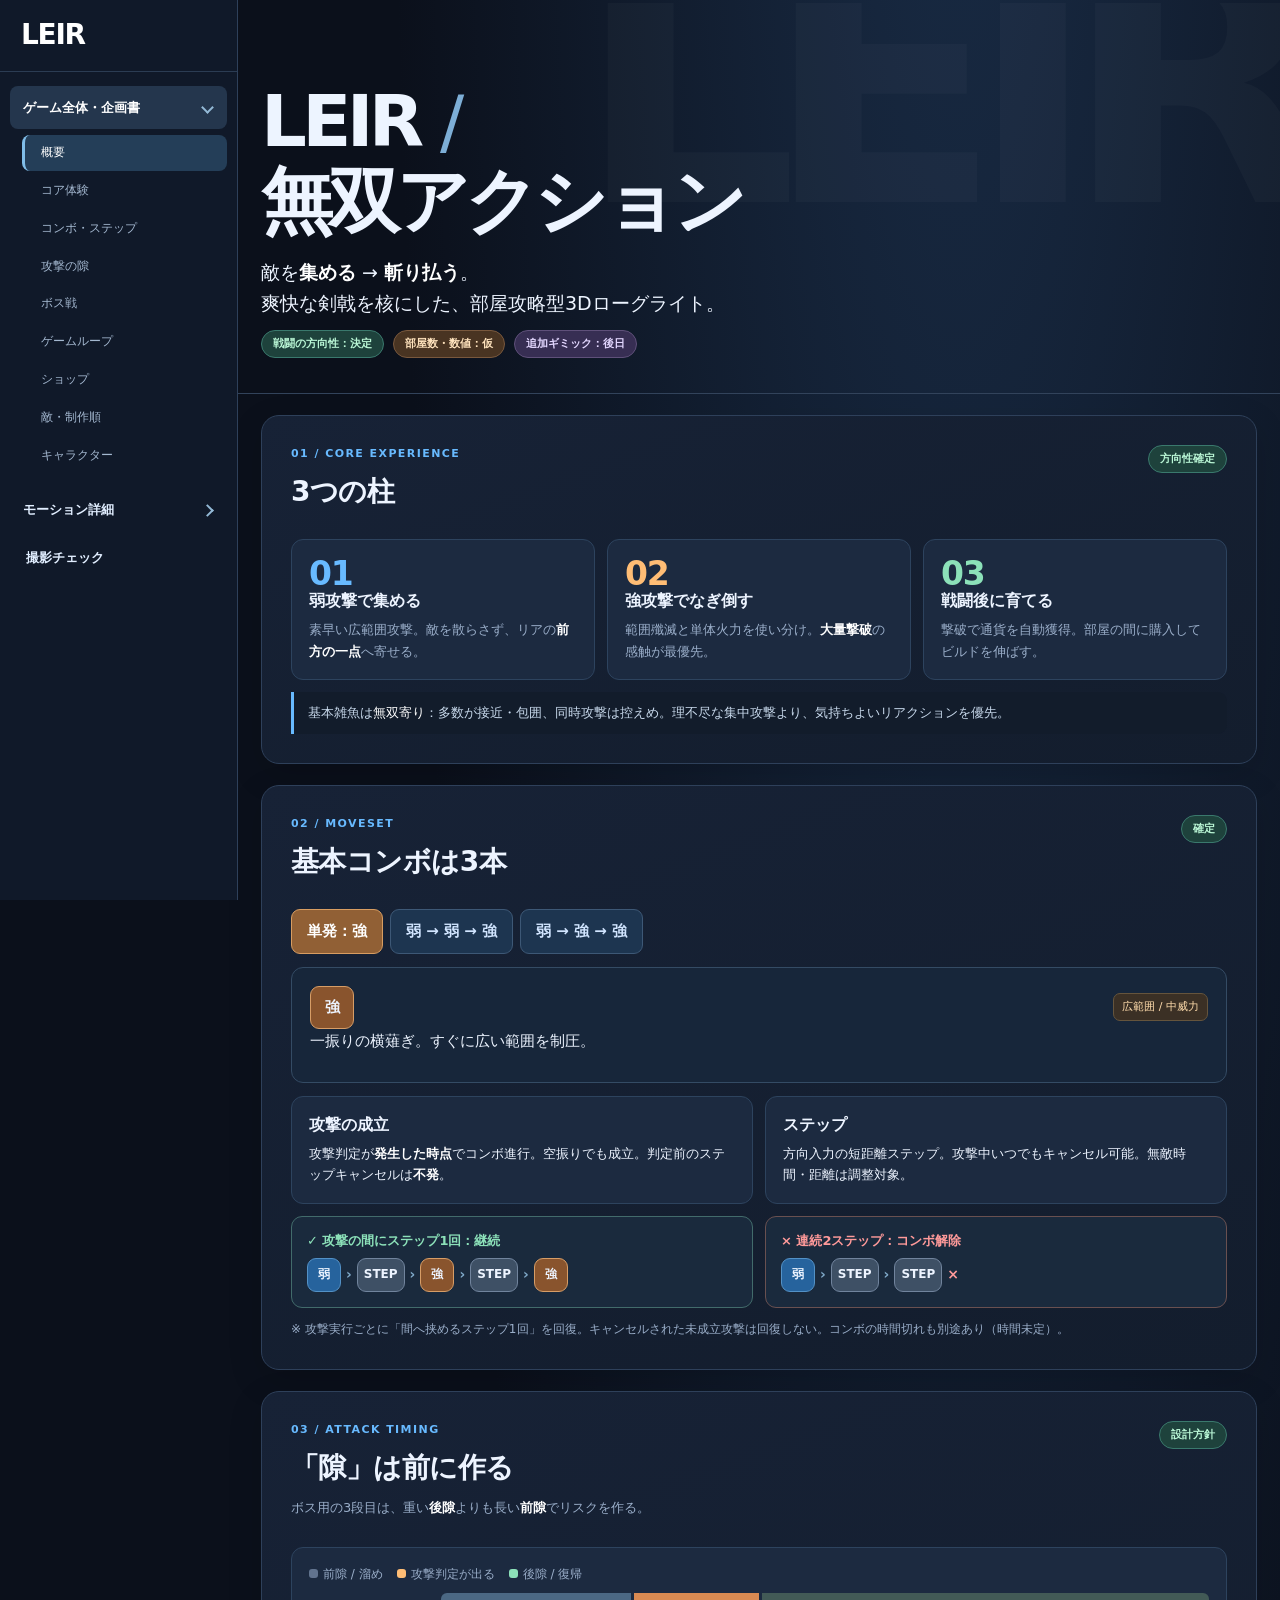
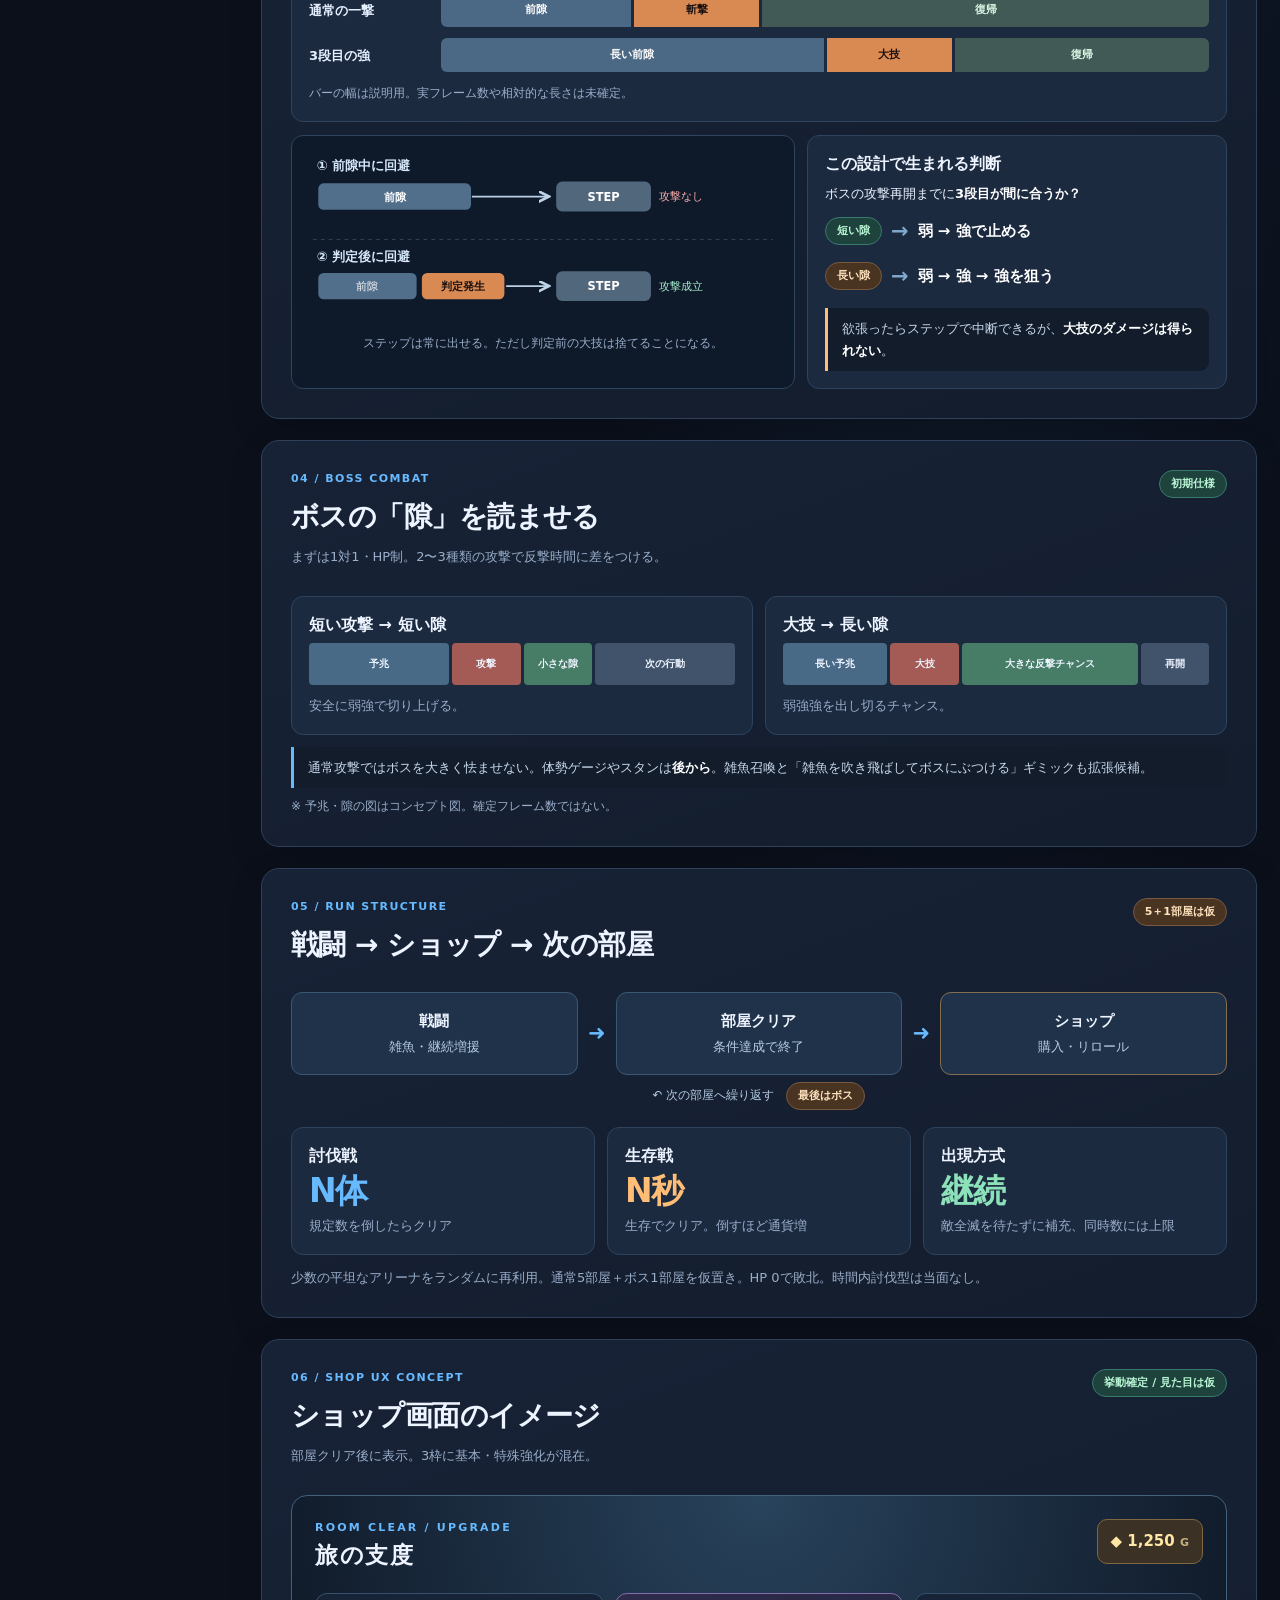
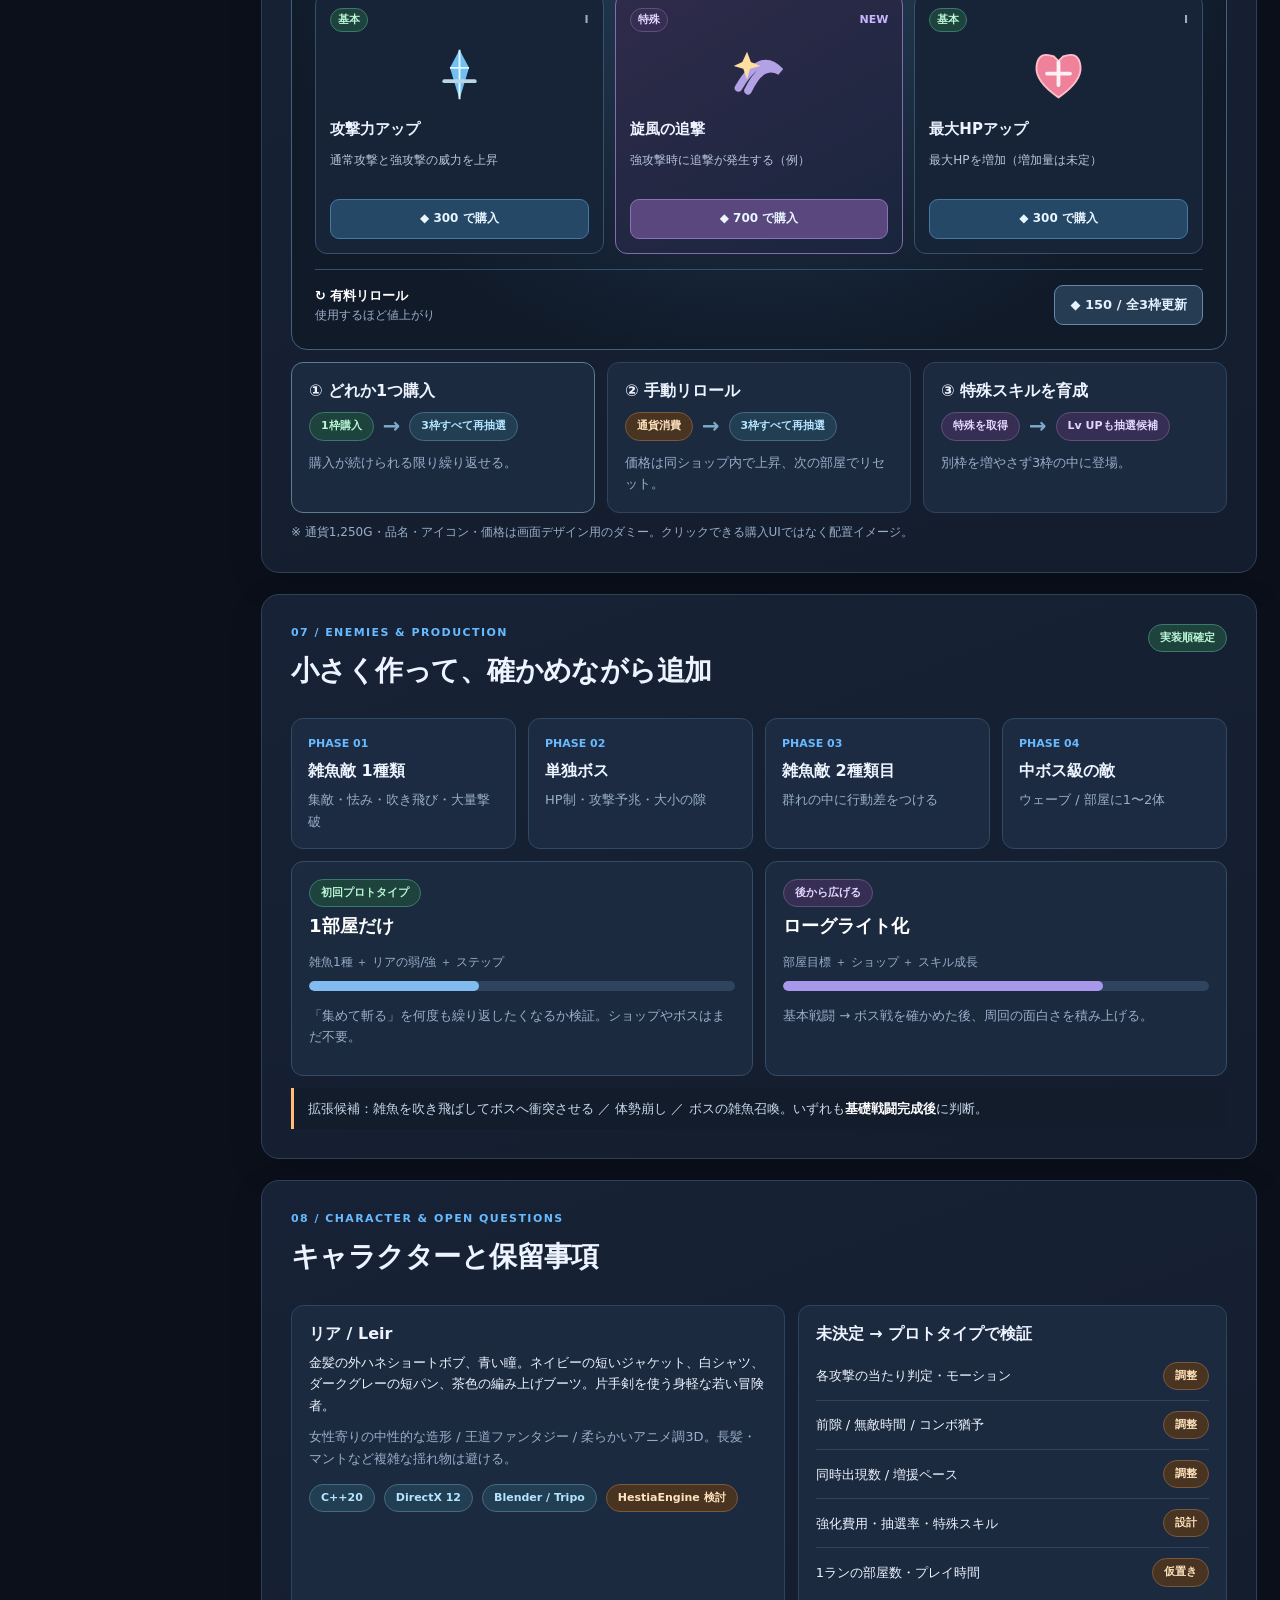
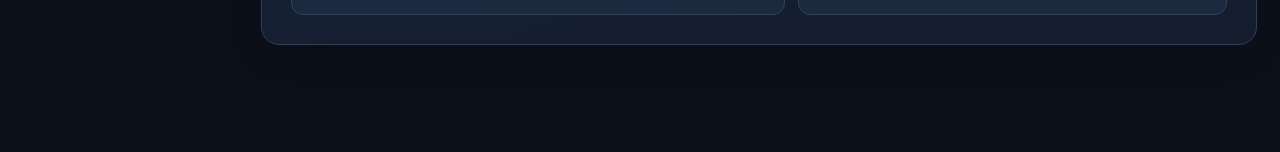
==== commit aefa4f48: "build(musou): regenerate simplified accordion wiki HTML" ====
--- a/MusouGame/index.html
+++ b/MusouGame/index.html
@@ -116,57 +116,85 @@
  .wiki-mobile-brand span{font-size:10px}
 }
 @media(prefers-reduced-motion:reduce){.wiki-sidebar{transition:none}}
+
+
+/* Collapsible wiki table of contents */
+.wiki-nav{padding:12px 10px}
+.wiki-nav-section{margin:2px 0 4px;border:0}
+.wiki-nav-heading{display:flex;align-items:center;justify-content:space-between;gap:8px;list-style:none;cursor:pointer;color:#e1eeff;font-size:13px;font-weight:800;padding:11px 10px 11px 13px;border-radius:8px;user-select:none}
+.wiki-nav-heading::-webkit-details-marker{display:none}
+.wiki-nav-heading::after{content:"";display:block;flex:none;width:7px;height:7px;border-right:2px solid #93b9d6;border-bottom:2px solid #93b9d6;transform:rotate(-45deg);transition:transform .15s ease;margin-right:5px}
+.wiki-nav-section[open]>.wiki-nav-heading::after{transform:rotate(45deg)}
+.wiki-nav-heading:hover,.wiki-nav-heading:focus-visible,.wiki-nav-section[open]>.wiki-nav-heading{background:#24364d;color:#fff}
+.wiki-nav-heading:focus-visible{outline:2px solid #8ccefa;outline-offset:2px}
+.wiki-nav-items{padding:4px 0 9px 12px}
+.wiki-nav-items .wiki-nav-sub{padding:8px 9px 8px 16px;font-size:12px}
+.wiki-nav-single{display:block;padding:11px 13px;color:#e1eeff;font-size:13px;font-weight:800;border-left:3px solid transparent;border-radius:8px}
+.wiki-mobile-brand{font-size:17px}
+.wiki-menu-toggle{min-width:42px;min-height:39px;justify-content:center}
+.wiki-menu-toggle span:first-child{font-size:22px}
+.wiki-brand{padding:20px 21px}
+.wiki-nav-section .wiki-nav-heading{scroll-margin-top:70px}
+.wiki-sidebar{justify-content:flex-start}
+.wiki-page-header{padding-top:33px}
+.wiki-page-header .row{margin-top:12px}
+@media(max-width:840px){.wiki-menu-toggle{padding:5px 11px}.wiki-mobile-bar{min-height:52px}}
+@media(prefers-reduced-motion:reduce){.wiki-nav-heading::after{transition:none}}
 </style>
 </head>
 <body>
 <a class="skip-link" href="#main-content">本文へスキップ</a>
 <div class="wiki-mobile-bar">
-  <button type="button" class="wiki-menu-toggle" id="wiki-menu-toggle" aria-controls="wiki-sidebar" aria-expanded="false" aria-label="メニューを開く"><span aria-hidden="true">☰</span><span>メニュー</span></button>
-  <a href="#overview" class="wiki-mobile-brand">LEIR <span>/ DESIGN WIKI</span></a>
+  <button type="button" class="wiki-menu-toggle" id="wiki-menu-toggle" aria-controls="wiki-sidebar" aria-expanded="false" aria-label="メニューを開く"><span aria-hidden="true">☰</span></button>
+  <a href="#overview" class="wiki-mobile-brand">LEIR</a>
 </div>
 <div class="wiki-backdrop" id="wiki-backdrop" aria-hidden="true"></div>
 <div class="wiki-layout">
   <aside class="wiki-sidebar" id="wiki-sidebar" aria-label="資料のサイドメニュー">
-    <a class="wiki-brand" href="#overview"><span class="wiki-brand-name">LEIR</span><span class="wiki-brand-sub">GAME DESIGN WIKI</span></a>
+    <a class="wiki-brand" href="#overview"><span class="wiki-brand-name">LEIR</span></a>
     <nav class="wiki-nav" aria-label="設計資料">
-      <div class="wiki-nav-group">
-        <div class="wiki-nav-label">ゲームデザイン</div>
-        <a class="wiki-nav-main" href="#overview" data-page-link="overview">ゲーム全体・企画書</a>
-        <a class="wiki-nav-sub" href="#core">コア体験</a>
-        <a class="wiki-nav-sub" href="#combo">コンボ・ステップ</a>
-        <a class="wiki-nav-sub" href="#timing">攻撃の隙</a>
-        <a class="wiki-nav-sub" href="#boss">ボス戦</a>
-        <a class="wiki-nav-sub" href="#loop">ゲームループ</a>
-        <a class="wiki-nav-sub" href="#shop">ショップ</a>
-        <a class="wiki-nav-sub" href="#enemy">敵・制作順</a>
-        <a class="wiki-nav-sub" href="#world">キャラクター</a>
-      </div>
-      <div class="wiki-nav-group">
-        <div class="wiki-nav-label">モーション制作</div>
-        <a class="wiki-nav-main" href="#motion" data-page-link="motion">攻撃モーション詳細</a>
-        <a class="wiki-nav-sub" href="#motion-weak1">弱1：斜め斬り</a>
-        <a class="wiki-nav-sub" href="#motion-weak2">弱2：斬り上げ</a>
-        <a class="wiki-nav-sub" href="#motion-strong3">強3：回転斬り</a>
-        <a class="wiki-nav-main" href="#shooting" data-page-link="shooting">撮影チェックシート</a>
-      </div>
+      <details class="wiki-nav-section" data-nav-section="overview" name="wiki-nav">
+        <summary class="wiki-nav-heading">ゲーム全体・企画書</summary>
+        <div class="wiki-nav-items">
+          <a class="wiki-nav-sub" href="#overview" data-page-link="overview">概要</a>
+          <a class="wiki-nav-sub" href="#core">コア体験</a>
+          <a class="wiki-nav-sub" href="#combo">コンボ・ステップ</a>
+          <a class="wiki-nav-sub" href="#timing">攻撃の隙</a>
+          <a class="wiki-nav-sub" href="#boss">ボス戦</a>
+          <a class="wiki-nav-sub" href="#loop">ゲームループ</a>
+          <a class="wiki-nav-sub" href="#shop">ショップ</a>
+          <a class="wiki-nav-sub" href="#enemy">敵・制作順</a>
+          <a class="wiki-nav-sub" href="#world">キャラクター</a>
+        </div>
+      </details>
+      <details class="wiki-nav-section" data-nav-section="motion" name="wiki-nav">
+        <summary class="wiki-nav-heading">モーション詳細</summary>
+        <div class="wiki-nav-items">
+          <a class="wiki-nav-sub" href="#motion" data-page-link="motion">概要</a>
+          <a class="wiki-nav-sub" href="#motion-weak1">弱1：斜め斬り</a>
+          <a class="wiki-nav-sub" href="#motion-weak2">弱2：斬り上げ</a>
+          <a class="wiki-nav-sub" href="#motion-strong3">強3：回転斬り</a>
+          <a class="wiki-nav-sub" href="#motion-production">制作・調整</a>
+        </div>
+      </details>
+      <a class="wiki-nav-single" href="#shooting" data-page-link="shooting">撮影チェック</a>
     </nav>
-    <div class="wiki-sidebar-bottom">仕様の正本：<code>MusouGame/Design/*.md</code><br>HTMLは閲覧用の資料。</div>
   </aside>
   <div class="wiki-content">
     <main id="main-content">
       <div class="wiki-page" id="overview" data-wiki-page="overview">
 <header class="header"><div class="wrap">
-  <div class="eyebrow">GAME DESIGN WIKI / 2026.11.01</div>
+  
   <h1>LEIR <span style="color:#7daed6;font-weight:400">/</span><br>無双アクション</h1>
   <p class="lede">敵を<strong>集める</strong> → <strong>斬り払う</strong>。<br>爽快な剣戟を核にした、部屋攻略型3Dローグライト。</p>
   <div class="row"><span class="pill green">戦闘の方向性：決定</span><span class="pill orange">部屋数・数値：仮</span><span class="pill purple">追加ギミック：後日</span></div>
 </div></header>
-<div class="wrap"><nav class="topnav" aria-label="目次"><a href="#core">コア体験</a><a href="#combo">コンボ</a><a href="#timing">攻撃の隙</a><a href="#boss">ボス戦</a><a href="#loop">ゲームループ</a><a href="#shop">ショップUI</a><a href="#enemy">敵・開発順</a><a href="#world">リア・保留事項</a></nav>
+<div class="wrap">
 <section class="section" id="core"><div class="heading"><div><span class="kicker">01 / CORE EXPERIENCE</span><h2>3つの柱</h2></div><span class="pill green">方向性確定</span></div>
   <div class="grid"><div class="tile"><div class="num">01</div><h3>弱攻撃で集める</h3><p class="muted small">素早い広範囲攻撃。敵を散らさず、リアの<strong>前方の一点</strong>へ寄せる。</p></div><div class="tile"><div class="num orange">02</div><h3>強攻撃でなぎ倒す</h3><p class="muted small">範囲殲滅と単体火力を使い分け。<strong>大量撃破</strong>の感触が最優先。</p></div><div class="tile"><div class="num green">03</div><h3>戦闘後に育てる</h3><p class="muted small">撃破で通貨を自動獲得。部屋の間に購入してビルドを伸ばす。</p></div></div>
   <div class="note" style="margin-top:12px">基本雑魚は<span style="color:#fff">無双寄り</span>：多数が接近・包囲、同時攻撃は控えめ。理不尽な集中攻撃より、気持ちよいリアクションを優先。</div>
 </section>
-<section class="section" id="combo"><div class="heading"><div><span class="kicker">02 / MOVESET</span><h2>基本コンボは3本</h2><p class="muted small">タブを選ぶと役割が切り替わる。JavaScriptなしで動作。</p></div><span class="pill green">確定</span></div>
+<section class="section" id="combo"><div class="heading"><div><span class="kicker">02 / MOVESET</span><h2>基本コンボは3本</h2></div><span class="pill green">確定</span></div>
   <div class="widget" role="group" aria-label="コンボ切り替え">
    <input type="radio" id="c0" name="combo" checked><input type="radio" id="c1" name="combo"><input type="radio" id="c2" name="combo">
    <div class="tabs"><label for="c0">単発：強</label><label for="c1">弱 → 弱 → 強</label><label for="c2">弱 → 強 → 強</label></div>
@@ -228,7 +256,7 @@
 <section class="section" id="world"><div class="heading"><div><span class="kicker">08 / CHARACTER & OPEN QUESTIONS</span><h2>キャラクターと保留事項</h2></div></div>
   <div class="char"><div class="tile"><h3>リア / Leir</h3><p class="small">金髪の外ハネショートボブ、青い瞳。ネイビーの短いジャケット、白シャツ、ダークグレーの短パン、茶色の編み上げブーツ。片手剣を使う身軽な若い冒険者。</p><p class="small muted" style="margin-bottom:0">女性寄りの中性的な造形 / 王道ファンタジー / 柔らかいアニメ調3D。長髪・マントなど複雑な揺れ物は避ける。</p><div class="row" style="margin-top:15px"><span class="pill">C++20</span><span class="pill">DirectX 12</span><span class="pill">Blender / Tripo</span><span class="pill orange">HestiaEngine 検討</span></div></div><div class="tile"><h3>未決定 → プロトタイプで検証</h3><div class="list-row"><span>各攻撃の当たり判定・モーション</span><span class="pill orange">調整</span></div><div class="list-row"><span>前隙 / 無敵時間 / コンボ猶予</span><span class="pill orange">調整</span></div><div class="list-row"><span>同時出現数 / 増援ペース</span><span class="pill orange">調整</span></div><div class="list-row"><span>強化費用・抽選率・特殊スキル</span><span class="pill orange">設計</span></div><div class="list-row"><span>1ランの部屋数・プレイ時間</span><span class="pill orange">仮置き</span></div></div></div>
 </section>
-<div class="foot">LEIR — GAME DESIGN WIKI · オフライン単一HTML · デザイン資料の正本はMarkdown</div>
+
 
       </div><!-- /overview .wrap -->
       </div><!-- /overview -->
@@ -241,7 +269,7 @@
             <div class="row"><span class="pill green">動きの大枠：採用</span><span class="pill orange">秒数・細部：仮</span></div>
           </header>
           <div class="note">方向は<strong>リア本人の右／左</strong>。正面から見ると左右が反転する。反時計回りは<strong>上から見た回転方向</strong>。斬撃の見た目と実際の攻撃判定は別々に調整できる。</div>
-          <nav class="wiki-inpage" aria-label="モーションの目次"><a href="#motion-weak1">弱1</a><a href="#motion-weak2">弱2</a><a href="#motion-strong3">強3</a><a href="#motion-production">制作・調整</a><a href="#shooting">撮影用の短縮版</a></nav>
+
           <div class="motion-overview">
             <div class="tile"><span class="motion-chip orange">弱1</span><h3>右上 → 左下</h3><p class="small muted">浅い20〜30°の斜め斬り<br>右足を半歩前へ / 0.40秒</p></div>
             <div class="tile"><span class="motion-chip blue">弱2</span><h3>左下 → 右上</h3><p class="small muted">約45°の斬り上げ<br>踏み込みなし / 0.40秒</p></div>
@@ -275,7 +303,7 @@
             <div class="grid two"><div class="tile"><h3>実写撮影</h3><p class="small muted">最初は3段を通しで演じ、必要区間を段ごとに切り出す。撮影時に0.4秒・0.65秒を厳密に再現する必要はない。</p></div><div class="tile"><h3>Blenderで仕上げる</h3><p class="small muted">姿勢・接地・速度カーブ・開始/終端・剣の軌道を調整。ゲーム内で各段をブレンドする。</p></div><div class="tile"><h3>移動・判定の管理</h3><p class="small muted">Root Motionでゲーム内移動量を制御しない。移動や攻撃判定はゲーム側で扱う。</p></div><div class="tile"><h3>抽出経路は検証中</h3><p class="small muted">実写→Viggleと、実写→Muse→Viggleの対応機能・品質は未比較。利用可能な入力方法を検証する。</p></div></div>
             <div class="note">制作上の優先順位は<strong>斬撃方向・足運び・終端姿勢</strong>。手首の角度や厳密な速度曲線を撮影段階で演じ切る必要はない。</div>
           </section>
-          <div class="wiki-page-bottom">設計原本：<code>Design/AttackMotion_WeakWeakStrong.md</code>（詳細の優先ソース）</div>
+          
         </div>
       </article>
       <article class="wiki-page" id="shooting" data-wiki-page="shooting">
@@ -301,7 +329,7 @@
             </div>
             <p class="muted small">斬撃の速度カーブ、剣の細かな軌道、クリップの接続は撮影後にBlenderで調整する。</p>
           </section>
-          <div class="wiki-page-bottom"><a href="#motion">詳しい仕様を見る</a> ｜ 設計原本：<code>Design/AttackMotion_ShootingChecklist.md</code></div>
+          
         </div>
       </article>
     </main>
@@ -353,6 +381,14 @@
   if (!pages.length || !sidebar || !menuButton || !backdrop) return;
 
   const navLinks = Array.from(sidebar.querySelectorAll('a[href^="#"]'));
+  const navSections = Array.from(sidebar.querySelectorAll('.wiki-nav-section'));
+  // A heading only expands/collapses its section; it never changes the page.
+  navSections.forEach(section => {
+    section.addEventListener("toggle", () => {
+      if (!section.open) return;
+      navSections.forEach(other => { if (other !== section) other.open = false; });
+    });
+  });
   const closeMenu = (restoreFocus = false) => {
     const wasOpen = document.body.classList.contains("wiki-menu-open");
     document.body.classList.remove("wiki-menu-open");
@@ -385,6 +421,9 @@
     const pageId = selected ? selected.dataset.wikiPage : "overview";
 
     for (const page of pages) page.hidden = page.dataset.wikiPage !== pageId;
+    // Expand the group of the destination, but do not navigate when its heading is clicked.
+    const currentSection = navSections.find(section => section.dataset.navSection === pageId);
+    if (currentSection) currentSection.open = true;
     for (const link of navLinks) {
       link.removeAttribute("aria-current");
       if (link.dataset.pageLink === pageId) link.setAttribute("aria-current", "page");
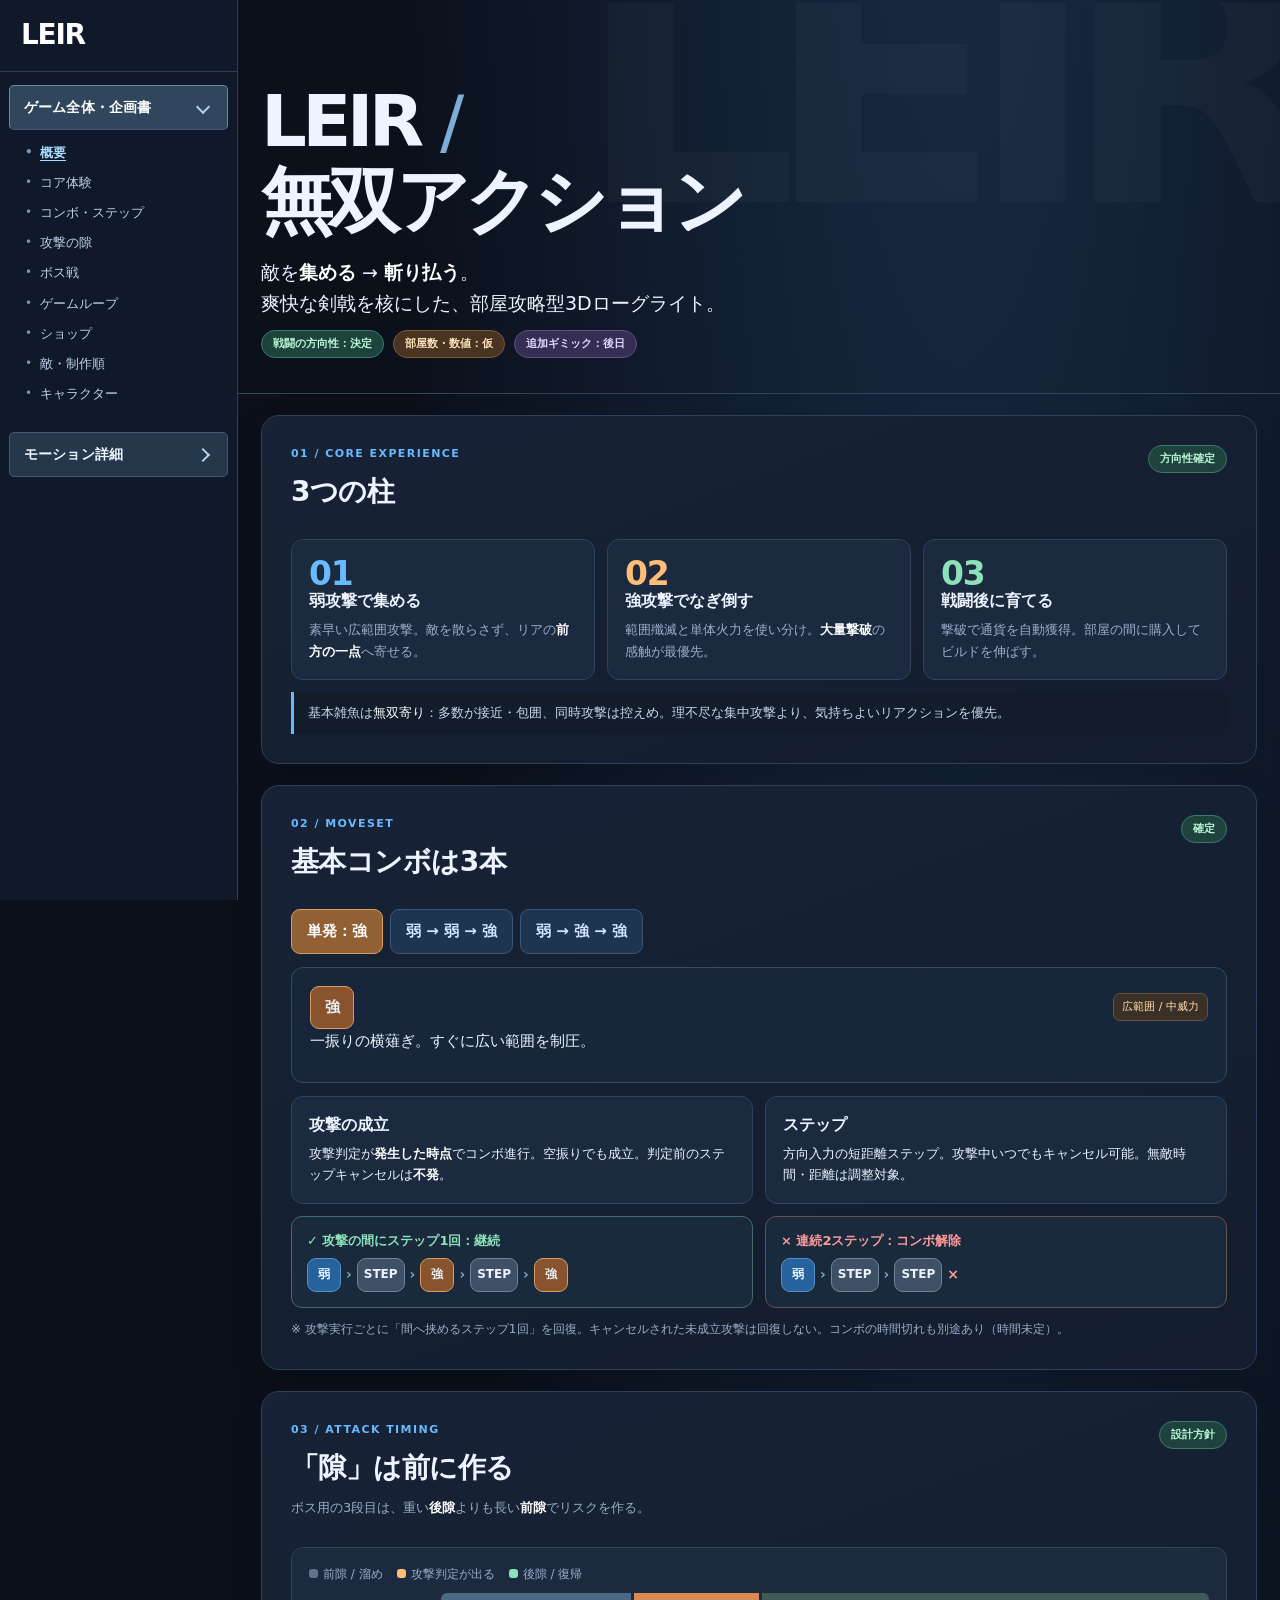
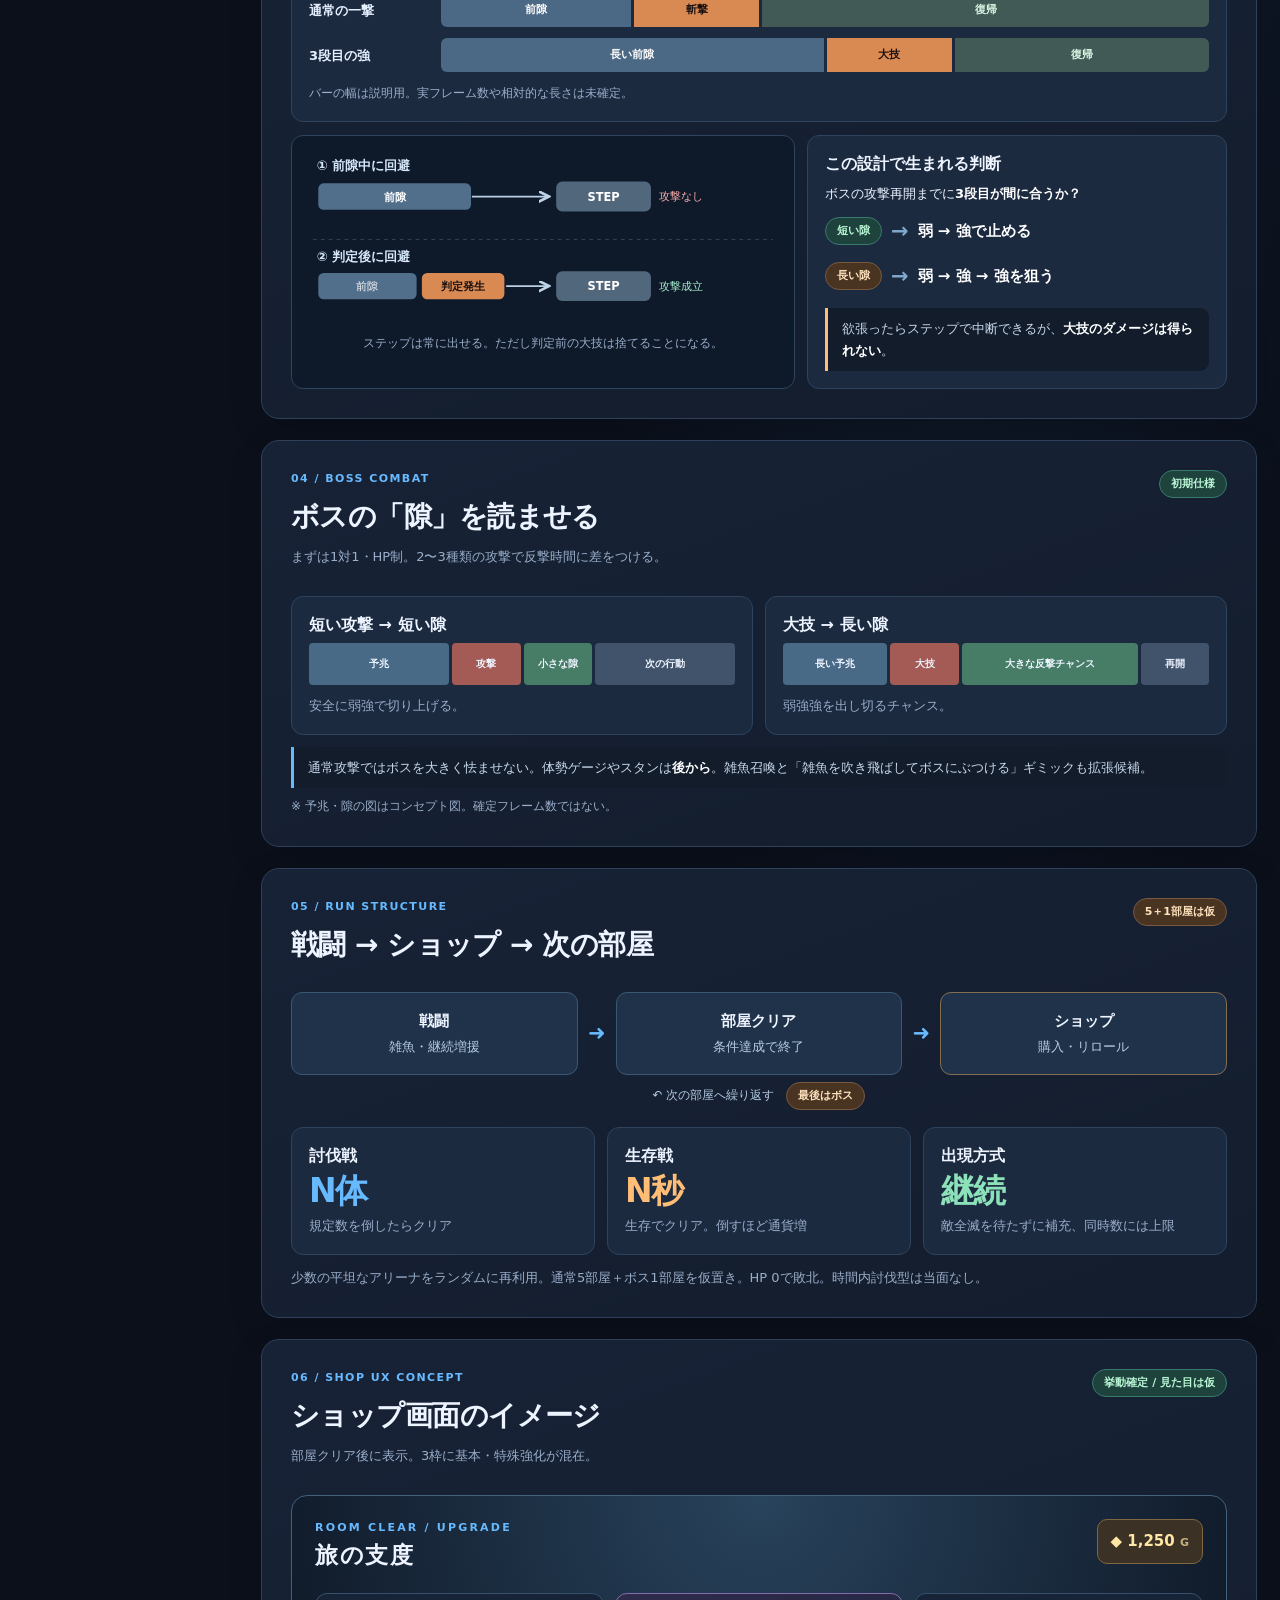
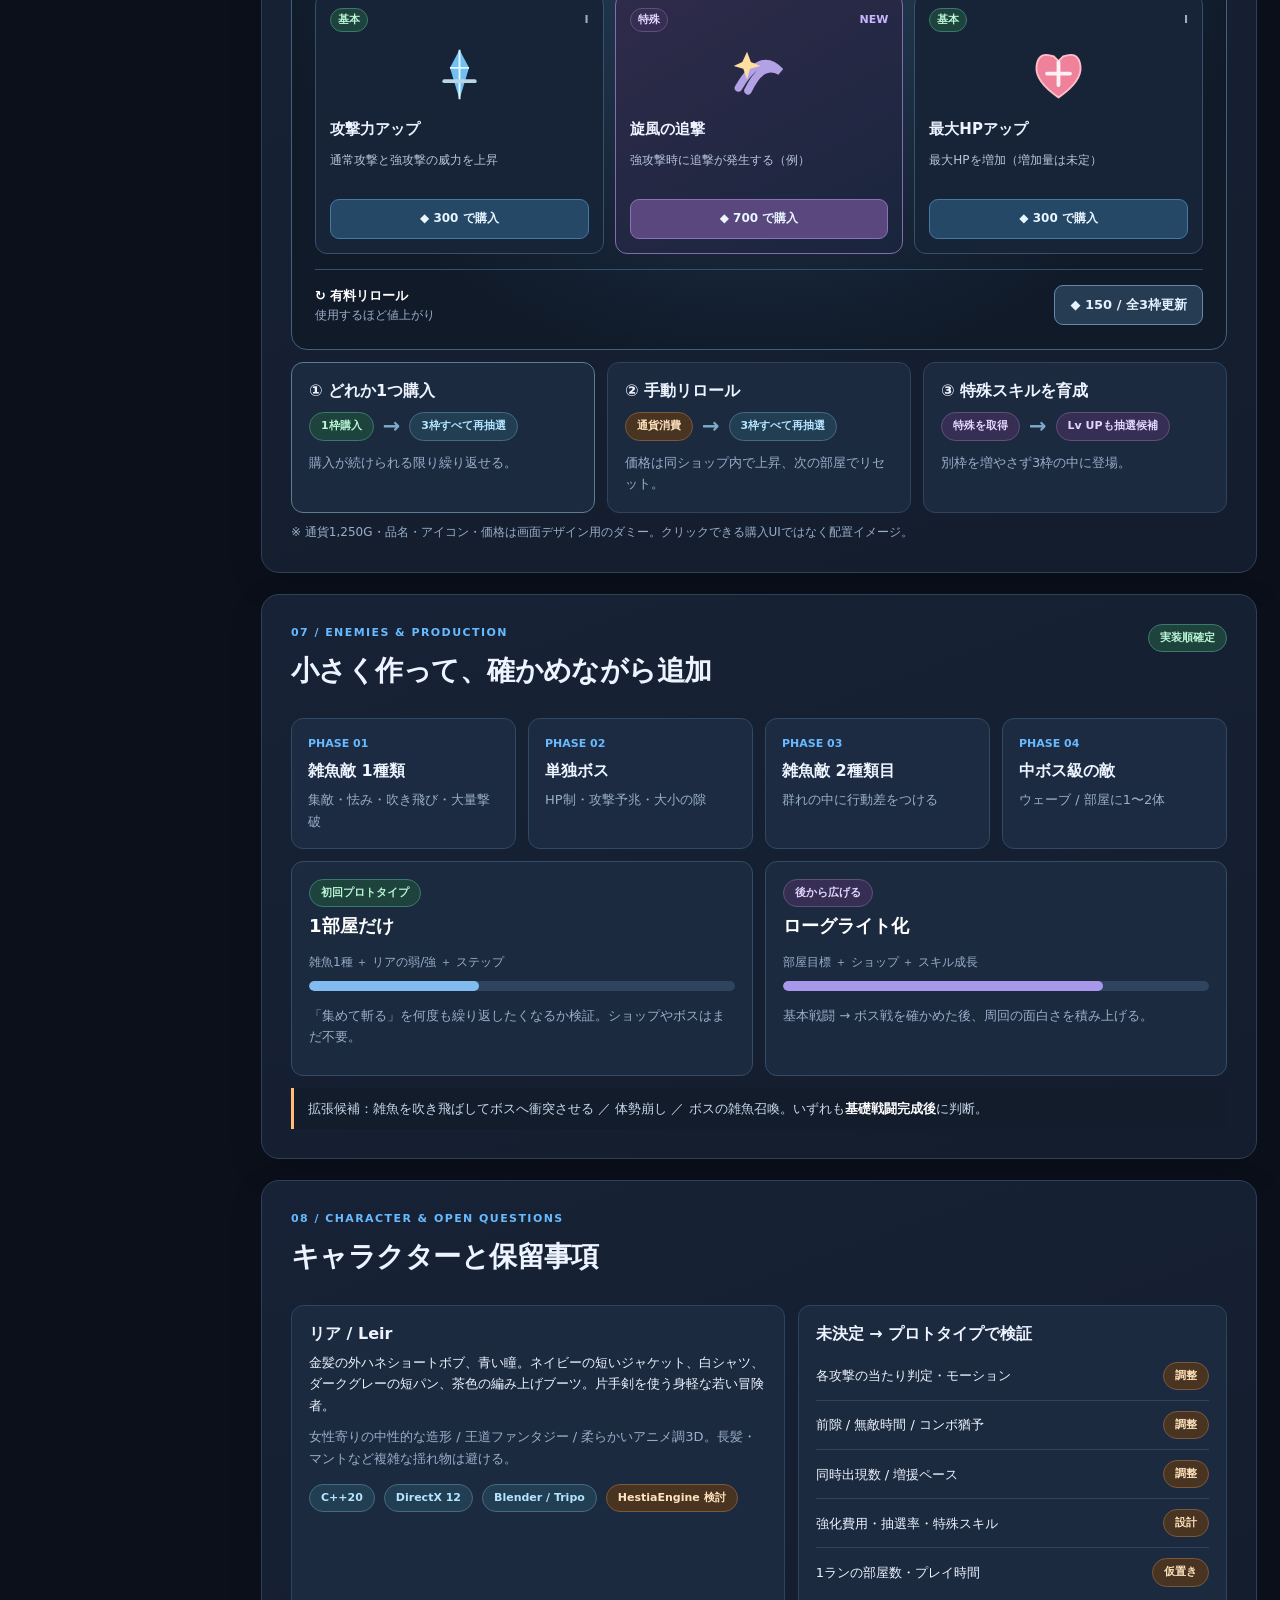
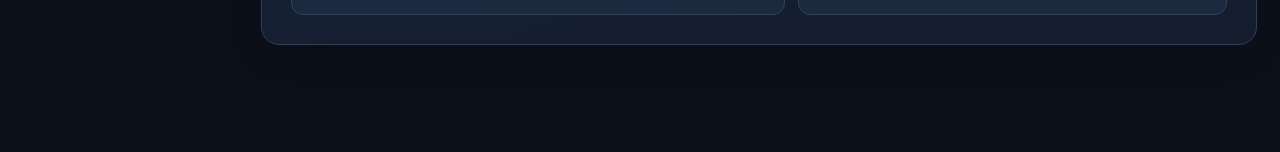
==== commit fd8d8bbe: "build(musou): bundle WIKIWIKI-style accordion sidebar" ====
--- a/MusouGame/index.html
+++ b/MusouGame/index.html
@@ -140,6 +140,38 @@
 .wiki-page-header .row{margin-top:12px}
 @media(max-width:840px){.wiki-menu-toggle{padding:5px 11px}.wiki-mobile-bar{min-height:52px}}
 @media(prefers-reduced-motion:reduce){.wiki-nav-heading::after{transition:none}}
+
+
+/* WIKIWIKI-style collapsible category bars; ordinary text links within each. */
+.wiki-nav{padding:13px 9px 22px}
+.wiki-nav-section{margin:0 0 11px}
+.wiki-nav-heading{
+  width:100%;justify-content:space-between;min-height:44px;
+  border:1px solid #435875;background:#25374b;color:#eff6ff;
+  padding:10px 14px;border-radius:5px;font-size:14px;letter-spacing:.01em;
+}
+.wiki-nav-heading:hover,.wiki-nav-heading:focus-visible,.wiki-nav-section[open]>.wiki-nav-heading{
+  background:#30465c;color:#fff;border-color:#6989a5;
+}
+.wiki-nav-heading::after{width:8px;height:8px;border-color:#b6d0e7}
+.wiki-nav-section[open]>.wiki-nav-heading{border-bottom-color:#435875}
+.wiki-nav-items{padding:8px 0 12px 11px}
+.wiki-nav-items a,.wiki-nav-items .wiki-nav-sub{
+  position:relative;display:block;margin:0;border:0;border-radius:0;
+  background:transparent;padding:5px 4px 5px 20px;
+  font-size:13px;font-weight:400;line-height:1.55;
+  color:#bdd2e8;text-decoration:none;
+}
+.wiki-nav-items a::before{content:"•";position:absolute;left:5px;color:#7898b7;font-size:12px}
+.wiki-nav-items a:hover,.wiki-nav-items a:focus-visible{
+  border:0;border-radius:0;background:transparent;color:#f0f9ff;text-decoration:underline;
+  text-underline-offset:3px;outline:none;
+}
+.wiki-nav-items a[aria-current="page"],.wiki-nav-items a[aria-current="location"]{
+  color:#a9ddff;background:transparent;border:0;text-decoration:underline;
+  text-underline-offset:3px;font-weight:650;
+}
+@media(max-width:840px){.wiki-nav{padding:15px 12px 28px}.wiki-nav-heading{min-height:48px}.wiki-nav-items a,.wiki-nav-items .wiki-nav-sub{font-size:14px;padding-block:7px}}
 </style>
 </head>
 <body>
@@ -153,7 +185,7 @@
   <aside class="wiki-sidebar" id="wiki-sidebar" aria-label="資料のサイドメニュー">
     <a class="wiki-brand" href="#overview"><span class="wiki-brand-name">LEIR</span></a>
     <nav class="wiki-nav" aria-label="設計資料">
-      <details class="wiki-nav-section" data-nav-section="overview" name="wiki-nav">
+      <details class="wiki-nav-section" data-nav-pages="overview">
         <summary class="wiki-nav-heading">ゲーム全体・企画書</summary>
         <div class="wiki-nav-items">
           <a class="wiki-nav-sub" href="#overview" data-page-link="overview">概要</a>
@@ -167,7 +199,7 @@
           <a class="wiki-nav-sub" href="#world">キャラクター</a>
         </div>
       </details>
-      <details class="wiki-nav-section" data-nav-section="motion" name="wiki-nav">
+      <details class="wiki-nav-section" data-nav-pages="motion shooting">
         <summary class="wiki-nav-heading">モーション詳細</summary>
         <div class="wiki-nav-items">
           <a class="wiki-nav-sub" href="#motion" data-page-link="motion">概要</a>
@@ -175,9 +207,9 @@
           <a class="wiki-nav-sub" href="#motion-weak2">弱2：斬り上げ</a>
           <a class="wiki-nav-sub" href="#motion-strong3">強3：回転斬り</a>
           <a class="wiki-nav-sub" href="#motion-production">制作・調整</a>
+          <a class="wiki-nav-sub" href="#shooting" data-page-link="shooting">撮影チェック</a>
         </div>
       </details>
-      <a class="wiki-nav-single" href="#shooting" data-page-link="shooting">撮影チェック</a>
     </nav>
   </aside>
   <div class="wiki-content">
@@ -382,13 +414,8 @@
 
   const navLinks = Array.from(sidebar.querySelectorAll('a[href^="#"]'));
   const navSections = Array.from(sidebar.querySelectorAll('.wiki-nav-section'));
-  // A heading only expands/collapses its section; it never changes the page.
-  navSections.forEach(section => {
-    section.addEventListener("toggle", () => {
-      if (!section.open) return;
-      navSections.forEach(other => { if (other !== section) other.open = false; });
-    });
-  });
+  // <summary> headings are independent expand/collapse buttons only.
+  // Child links remain regular anchors, and multiple groups may stay open at once.
   const closeMenu = (restoreFocus = false) => {
     const wasOpen = document.body.classList.contains("wiki-menu-open");
     document.body.classList.remove("wiki-menu-open");
@@ -422,7 +449,7 @@
 
     for (const page of pages) page.hidden = page.dataset.wikiPage !== pageId;
     // Expand the group of the destination, but do not navigate when its heading is clicked.
-    const currentSection = navSections.find(section => section.dataset.navSection === pageId);
+    const currentSection = navSections.find(section => (section.dataset.navPages || "").split(" ").includes(pageId));
     if (currentSection) currentSection.open = true;
     for (const link of navLinks) {
       link.removeAttribute("aria-current");
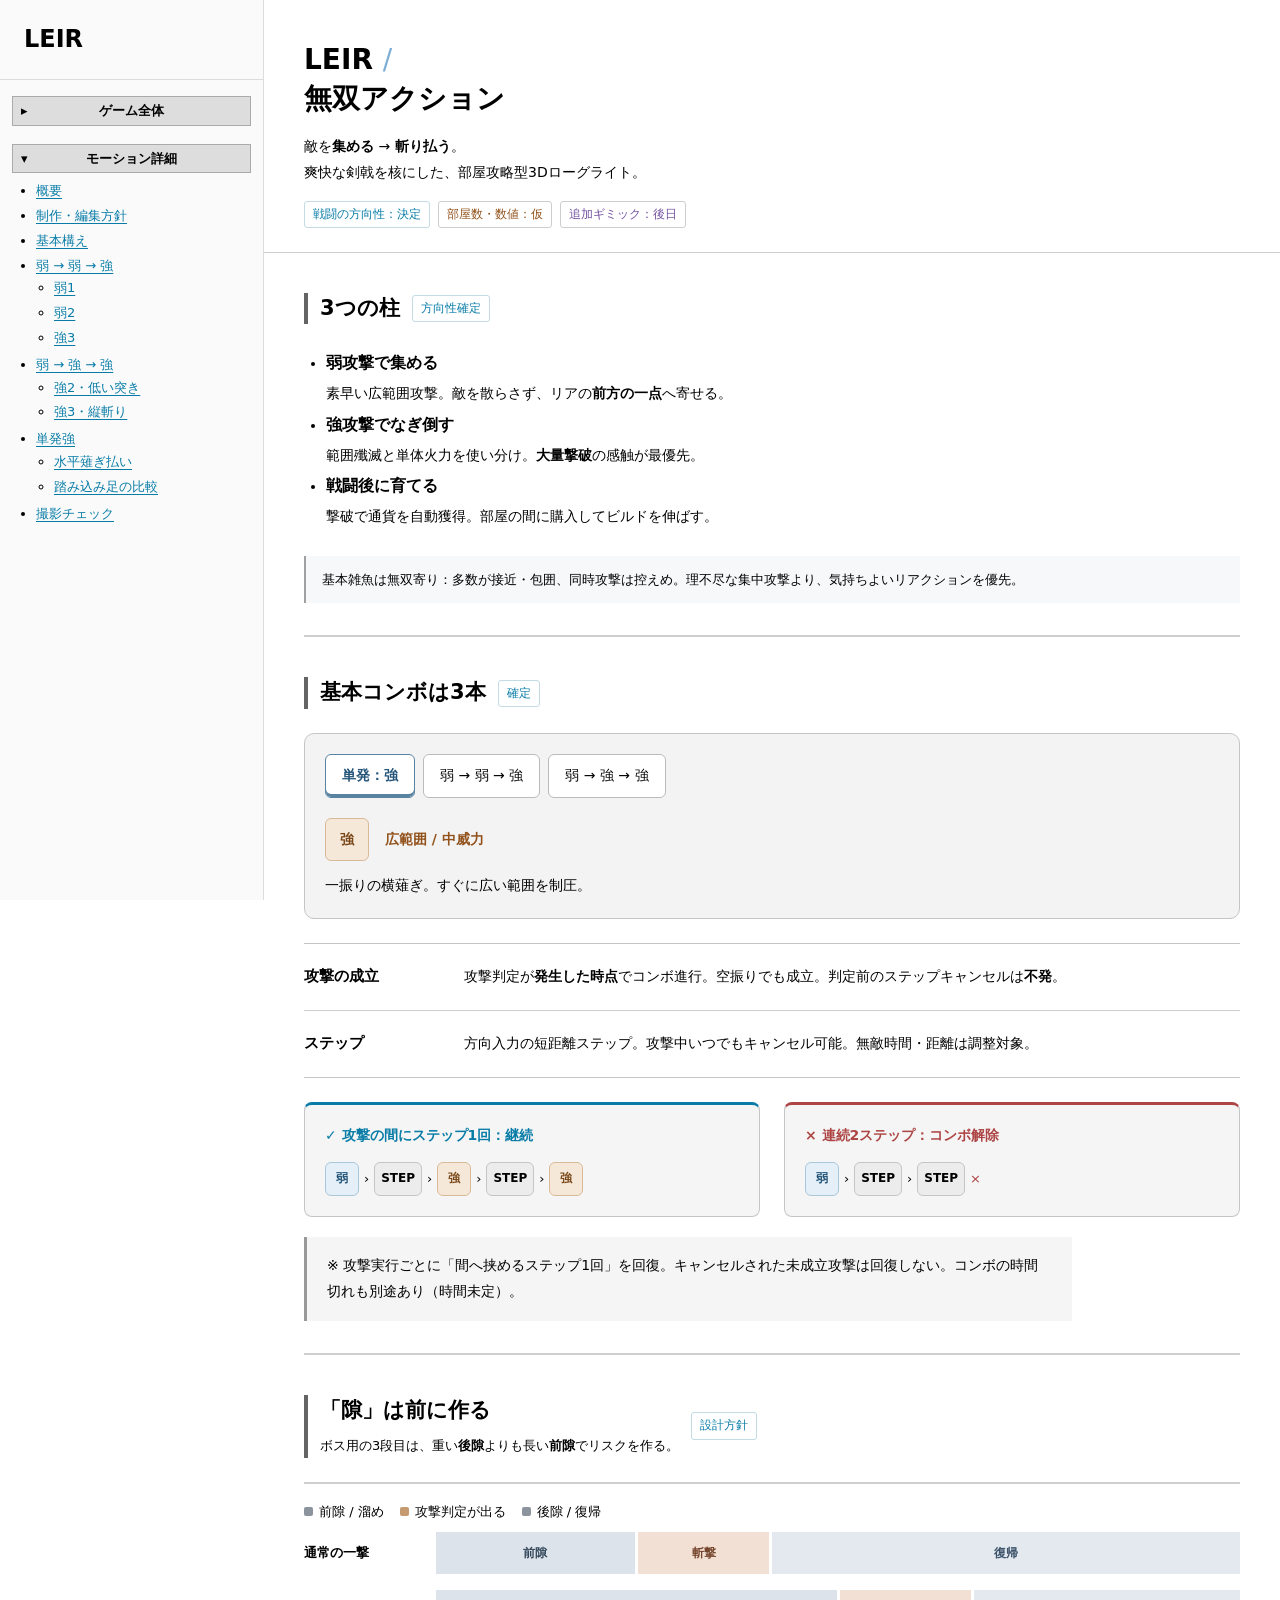
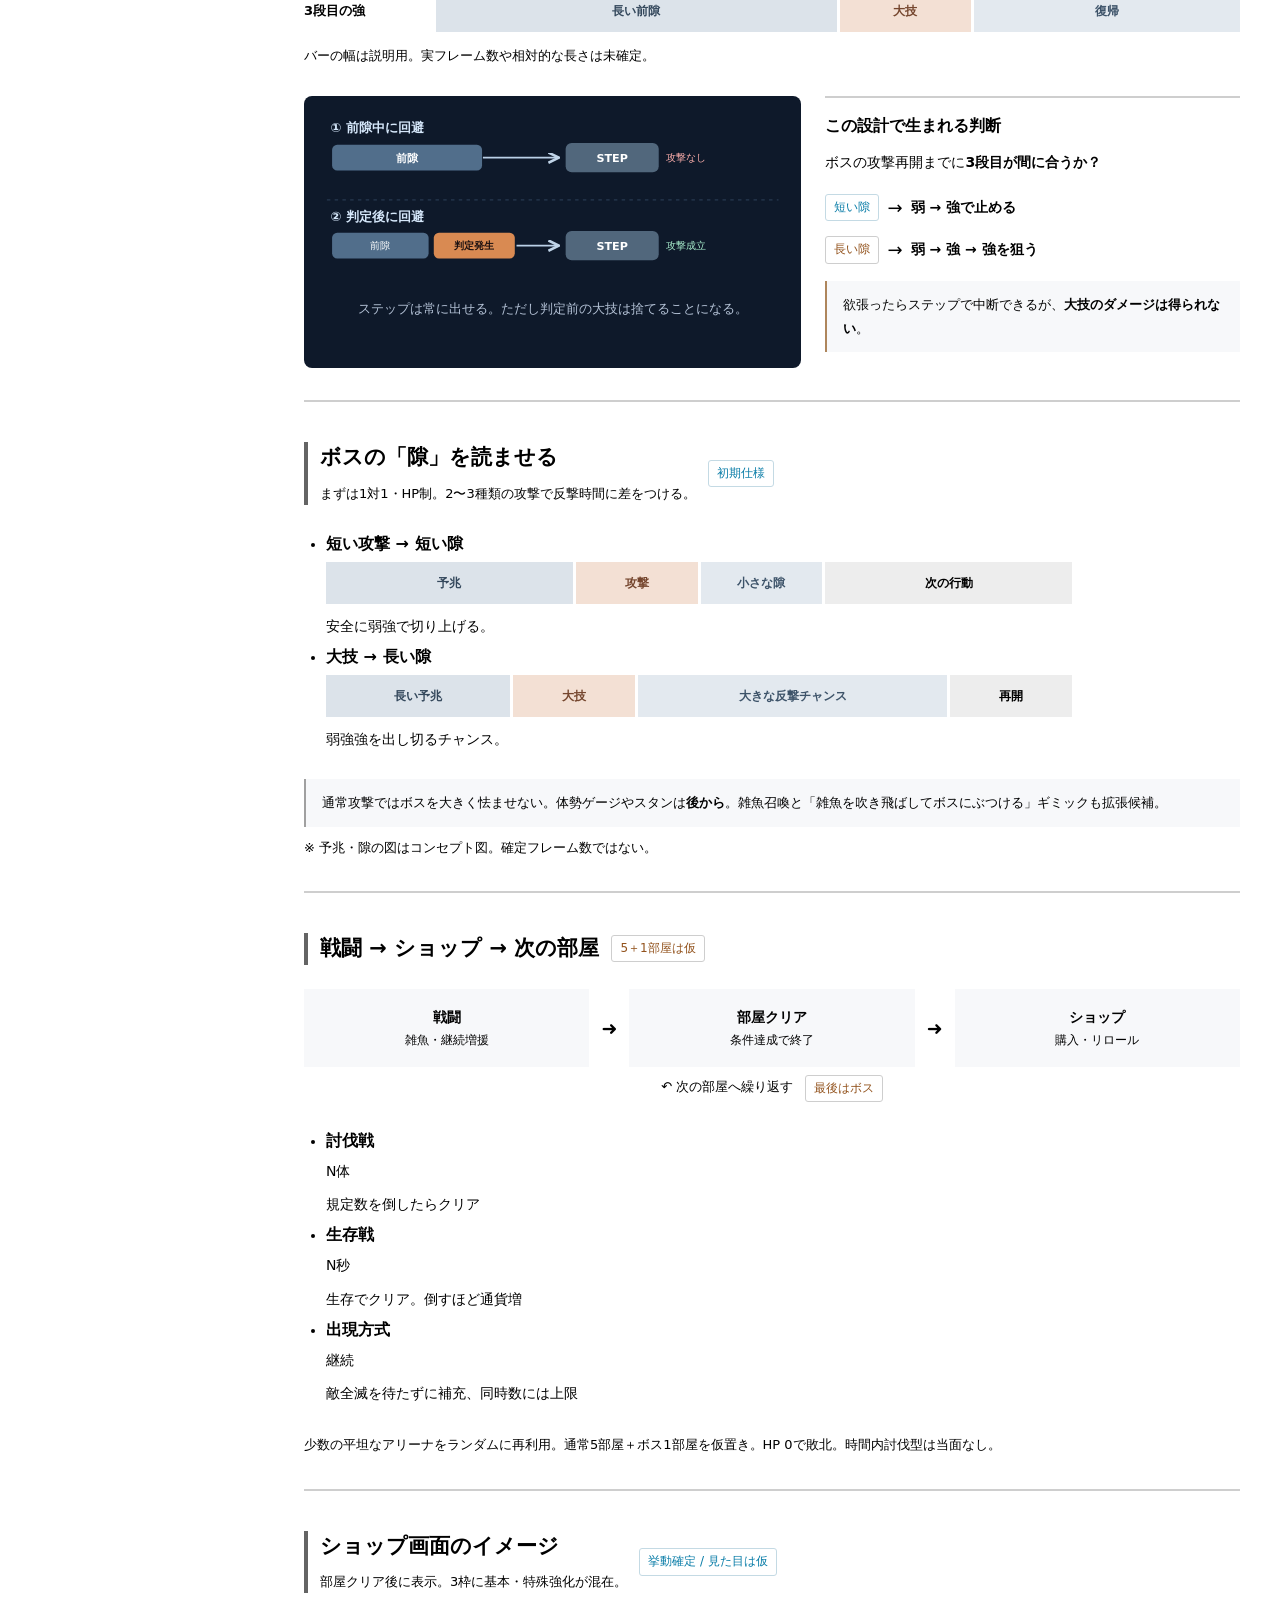
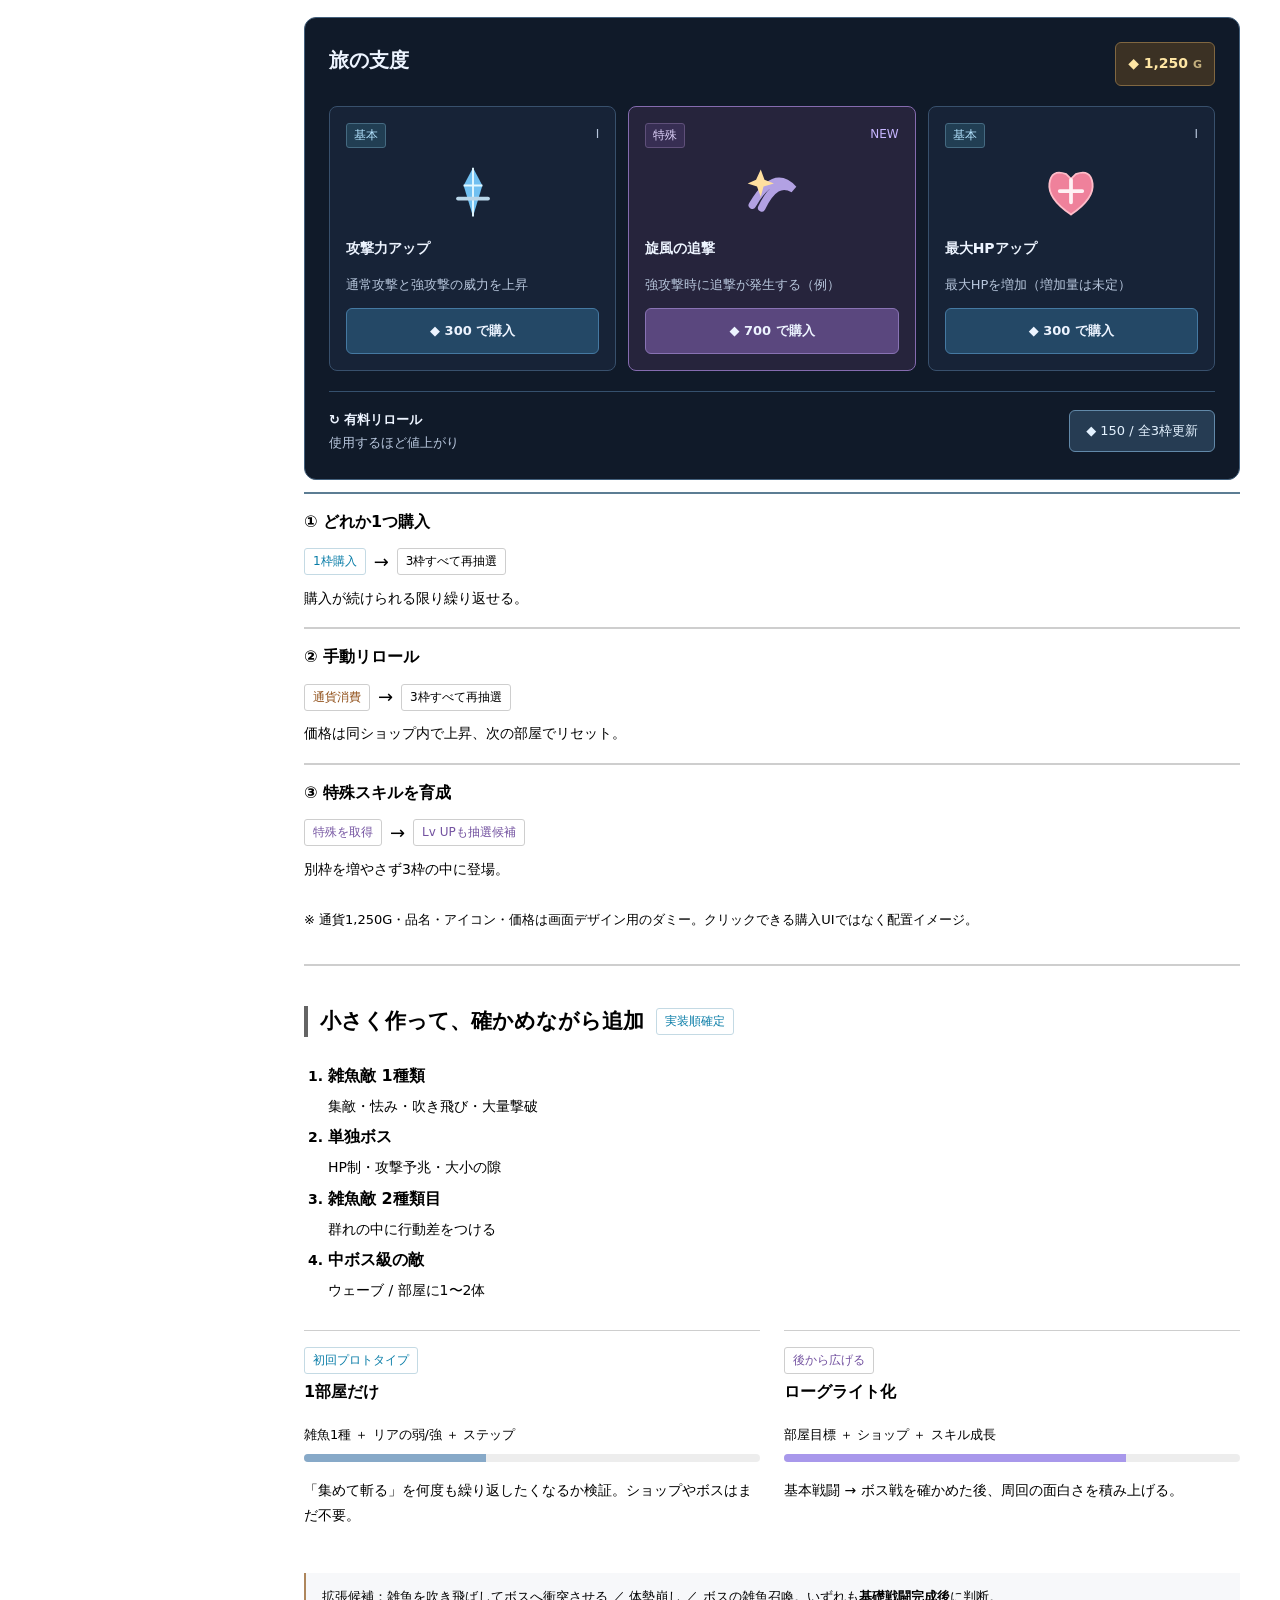
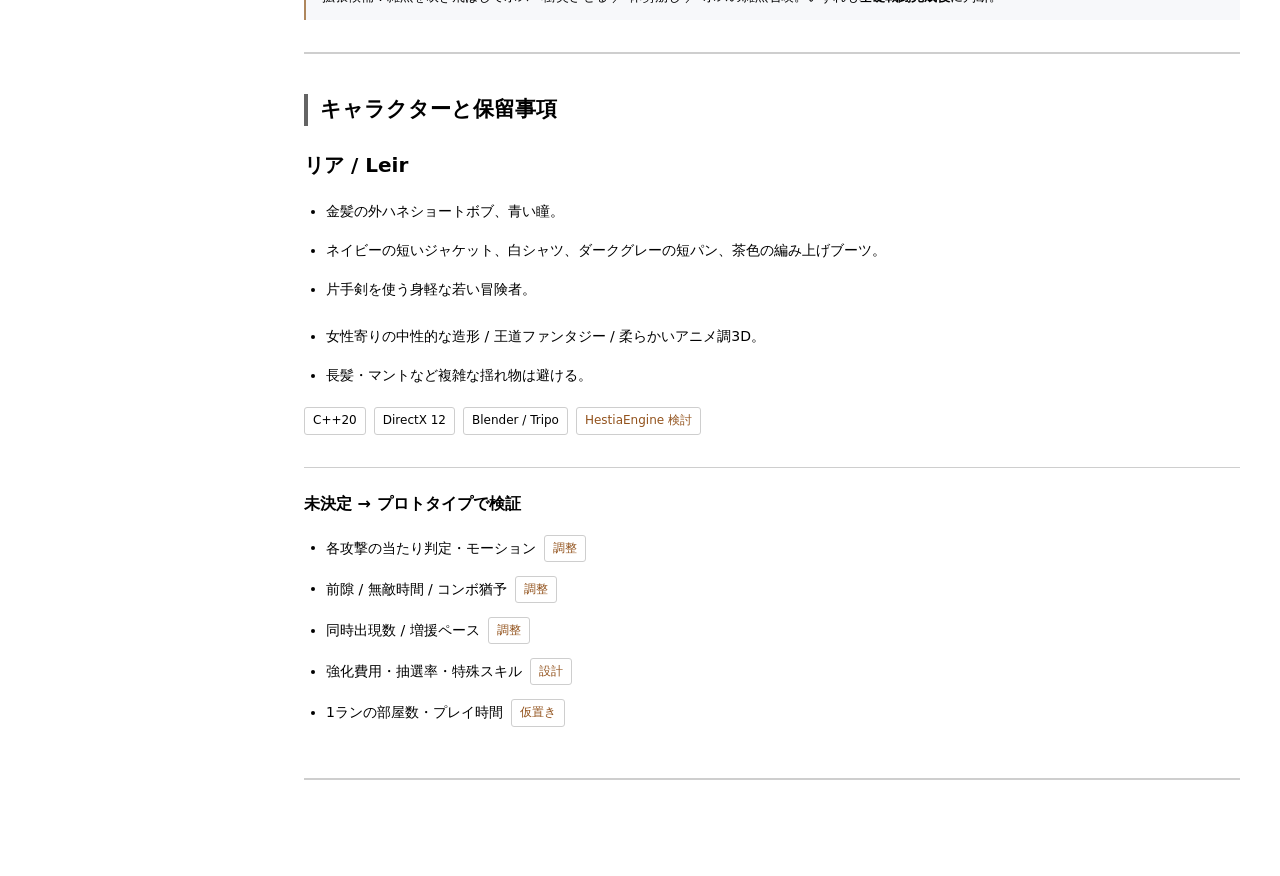
==== commit e9801f78: "docs(musou): 開発Wikiの情報整理とモーション構成を改善" ====
--- a/MusouGame/index.html
+++ b/MusouGame/index.html
@@ -3,175 +3,285 @@
 <head>
 <meta charset="utf-8">
 <meta name="viewport" content="width=device-width,initial-scale=1">
-<meta name="theme-color" content="#0b101b">
-<title>LEIR — Game Design Blueprint</title>
+<meta name="theme-color" content="#F7F8FA">
+<title>LEIR — 開発Wiki</title>
 <style>
-:root{color-scheme:dark;--bg:#0b101b;--surface:#141d2d;--surface2:#1b2940;--line:#32435b;--muted:#9aaec9;--text:#edf4ff;--blue:#68baff;--orange:#ffbd75;--green:#8ce1b9;--purple:#c7b6ff;--red:#ff9a9a;font-family:Inter,"Noto Sans JP","Yu Gothic",Meiryo,system-ui,sans-serif}
-*{box-sizing:border-box}html{scroll-behavior:smooth}body{margin:0;background:radial-gradient(ellipse at 75% -10%,#192c46 0,transparent 42%),var(--bg);color:var(--text);font-size:15px;line-height:1.65}button,input{font:inherit}a{color:inherit;text-decoration:none}strong{color:#fff}h1,h2,h3,p{margin-top:0}h2{font-size:clamp(20px,2.6vw,28px);letter-spacing:-.02em;margin-bottom:6px}h3{font-size:16px;line-height:1.4;margin-bottom:7px}p{margin-bottom:10px}.muted{color:var(--muted)}.tiny{font-size:12px}.small{font-size:13px}.wrap{width:min(1120px,calc(100% - 34px));margin:auto}.header{padding:64px 0 35px;border-bottom:1px solid var(--line);position:relative;overflow:hidden}.header:after{content:"LEIR";position:absolute;right:-.05em;top:-.6em;font-size:clamp(160px,29vw,350px);font-weight:900;color:#fff;opacity:.025;pointer-events:none;letter-spacing:-.1em}.eyebrow{font-size:11px;letter-spacing:.2em;color:var(--blue);font-weight:800}.header h1{font-size:clamp(38px,6.7vw,72px);line-height:1.11;letter-spacing:-.065em;margin:15px 0}.header .lede{font-size:clamp(15px,2vw,19px);max-width:690px}.pill{display:inline-block;border:1px solid #456a81;color:#b4e4ff;background:#213e53;border-radius:100px;padding:4px 11px;font-size:11px;font-weight:700;vertical-align:middle}.pill.orange{color:#ffe3bd;background:#493422;border-color:#79583d}.pill.purple{color:#e3d7ff;background:#372e53;border-color:#5f507a}.pill.green{color:#baf7d6;background:#1e423c;border-color:#3a796d}.topnav{display:flex;gap:8px;overflow:auto;padding:16px 0 13px;scrollbar-width:thin}.topnav a{border:1px solid var(--line);background:#152136;border-radius:9px;font-size:12px;white-space:nowrap;padding:7px 12px}.topnav a:hover{border-color:var(--blue)}main{padding:3px 0 75px}.section{margin-top:21px;background:linear-gradient(160deg,#172236,#131d2d);border:1px solid #2e405a;border-radius:18px;padding:clamp(17px,3vw,29px);box-shadow:0 11px 35px #0002}.heading{display:flex;justify-content:space-between;align-items:start;gap:12px;margin-bottom:18px}.kicker{font-size:11px;letter-spacing:.13em;color:var(--blue);font-weight:800;display:block;margin-bottom:6px}.grid{display:grid;grid-template-columns:repeat(3,minmax(0,1fr));gap:12px}.grid.two{grid-template-columns:repeat(2,minmax(0,1fr))}.tile{background:#1c2a40;border:1px solid #2d435e;border-radius:12px;padding:17px}.tile p:last-child{margin-bottom:0}.num{font-weight:800;font-size:33px;line-height:1;color:var(--blue);letter-spacing:-.04em}.num.orange{color:var(--orange)}.num.green{color:var(--green)}.row{display:flex;align-items:center;flex-wrap:wrap;gap:9px}.key{display:inline-grid;place-items:center;min-width:44px;height:43px;background:#26639d;border:1px solid #5391c6;border-radius:9px;font-weight:800;padding:0 9px}.key.heavy{background:#89542d;border-color:#d79d66}.key.dodge{background:#3e5065;border-color:#71849d}.chevron{color:#80aaca;font-size:21px;font-weight:800}.note{background:#121c2b;border-left:3px solid var(--blue);border-radius:0 9px 9px 0;padding:10px 14px;font-size:13px;color:#c8d9ec}.note.orange{border-color:var(--orange)}.note.purple{border-color:var(--purple)}.legend{display:flex;flex-wrap:wrap;gap:9px 14px;color:var(--muted);font-size:12px}.dot{display:inline-block;height:9px;width:9px;border-radius:3px;margin-right:5px;background:var(--blue)}.dot.orange{background:var(--orange)}.dot.green{background:var(--green)}.dot.gray{background:#61738e}.dot.red{background:var(--red)}.widget input[type=radio]{position:absolute;width:1px;height:1px;opacity:0}.tabs{display:flex;flex-wrap:wrap;gap:7px;margin-bottom:13px}.tabs label{display:block;cursor:pointer;border:1px solid #3d5876;background:#1d3550;color:#d1e5ff;border-radius:9px;padding:9px 15px;user-select:none;font-weight:700}.tabs label:hover{background:#304e71}#c0:checked~.tabs label[for=c0],#c1:checked~.tabs label[for=c1],#c2:checked~.tabs label[for=c2]{background:#916035;border-color:#d89d61;color:#fff}#c0:focus-visible~.tabs label[for=c0],#c1:focus-visible~.tabs label[for=c1],#c2:focus-visible~.tabs label[for=c2]{outline:2px solid white;outline-offset:2px}.combo{display:none;background:#17263a;border:1px solid #344b64;border-radius:12px;padding:18px}#c0:checked~.combo-wrap #p0,#c1:checked~.combo-wrap #p1,#c2:checked~.combo-wrap #p2{display:block}.combo-meta{display:flex;align-items:center;justify-content:space-between;flex-wrap:wrap;gap:12px}.combo-meta p{margin:8px 0 0}.impact{display:inline-block;border:1px solid #65543c;color:#ffdcac;background:#3b3025;border-radius:7px;padding:4px 8px;font-size:11px}.timelines{display:grid;gap:11px}.timeline{display:grid;grid-template-columns:120px 1fr;align-items:center;gap:12px}.timeline-label{font-size:13px;color:#e6f0ff;font-weight:700}.track{display:grid;grid-template-columns:repeat(12,1fr);gap:3px;min-height:34px;overflow:hidden;border-radius:6px}.phase{display:grid;place-items:center;font-size:11px;font-weight:800;white-space:nowrap;min-width:0}.phase.start{background:#4b6884;color:#fff}.phase.hit{background:#d98a52;color:#1b1010}.phase.end{background:#425a56;color:#d9f4e3}.phase.wait{background:#26384f;color:#a4b4c8}.track .p1{grid-column:span 3}.track .p2{grid-column:span 2}.track .p3{grid-column:span 7}.track.late .p1{grid-column:span 6}.track.late .p2{grid-column:span 2}.track.late .p3{grid-column:span 4}.track.boss .p1{grid-column:span 4}.track.boss .p2{grid-column:span 2}.track.boss .p3{grid-column:span 6}.stage{position:relative;padding-top:29px}.stage>span{position:absolute;top:2px;font-size:11px;color:#b8cbe0}.stage .s1{left:0}.stage .s2{left:42%}.stage .s3{right:0}.arrowdown{display:block;text-align:center;color:var(--orange);font-size:20px;line-height:1.4}.rule-grid{display:grid;grid-template-columns:1fr 1fr;gap:12px}.rule{padding:15px;border-radius:11px;background:#1a2a3d;border:1px solid #344961}.rule.good{border-color:#426b6b}.rule.bad{border-color:#695050}.rule h3{margin:0 0 8px;font-size:13px}.rule .row{gap:5px}.rule .key{min-width:34px;height:34px;font-size:12px;padding:0 6px}.rule .chevron{font-size:14px}.arena{display:grid;grid-template-columns:1.2fr 1fr;gap:12px}.diagram{background:#0e192a;border:1px solid #2e4560;border-radius:12px;padding:14px}.diagram svg{display:block;width:100%;height:auto}.diagram-caption{font-size:12px;color:var(--muted);margin:8px 0 0;text-align:center}.shop{background:radial-gradient(ellipse at 50% 0,#28435c,transparent 75%),#101a29;border:1px solid #43607c;border-radius:16px;padding:clamp(13px,2.5vw,23px)}.shop-top{display:flex;align-items:start;justify-content:space-between;gap:10px;margin-bottom:18px}.shop-title{font-weight:900;font-size:23px;letter-spacing:.07em}.currency{border:1px solid #806741;background:#3b3124;color:#ffe6a4;padding:9px 13px;border-radius:10px;font-weight:800;font-variant-numeric:tabular-nums}.offers{display:grid;grid-template-columns:repeat(3,minmax(0,1fr));gap:11px}.offer{min-width:0;background:#172337;border:1px solid #38506c;border-radius:12px;padding:14px;display:flex;flex-direction:column;gap:10px}.offer.special{border-color:#856baf;background:linear-gradient(150deg,#2f2b4a,#19253d)}.offer-kind{display:flex;align-items:center;justify-content:space-between;gap:5px;font-size:11px;font-weight:800}.offer-icon{height:65px;display:grid;place-items:center}.offer-icon svg{width:61px;height:61px}.offer-name{font-weight:850;font-size:15px}.offer-desc{color:#b8c7dd;font-size:12px;min-height:37px;line-height:1.45}.buy{margin-top:auto;text-align:center;background:#244866;border:1px solid #4579a2;border-radius:9px;color:#e9f5ff;font-weight:800;font-size:12px;padding:9px 4px}.offer.special .buy{background:#5a477e;border-color:#8973b4}.shop-bottom{display:flex;align-items:center;justify-content:space-between;gap:12px;margin-top:15px;padding-top:15px;border-top:1px solid #35506d}.reroll{border:1px solid #6289a9;background:#263c53;color:#e4f2ff;border-radius:9px;padding:8px 15px;font-weight:800;font-size:13px}.flowbar{display:grid;grid-template-columns:1fr auto 1fr auto 1fr;align-items:center;gap:10px}.flowbox{padding:16px 10px;border:1px solid #3a5774;border-radius:11px;background:#20324a;text-align:center;font-weight:800}.flowbox small{display:block;color:#b4cce4;font-weight:400;margin-top:3px}.flowarrow{font-size:21px;color:var(--blue)}.loop-tail{display:flex;align-items:center;justify-content:center;gap:12px;color:#b5cbe3;font-size:12px;margin:7px 0 17px}.step-cards{display:grid;grid-template-columns:repeat(4,minmax(0,1fr));gap:12px}.stepcard{position:relative;padding:16px;border-radius:12px;background:#1c2b41;border:1px solid #314962}.stepcard:before{content:attr(data-no);font-size:11px;font-weight:900;color:var(--blue);display:block;margin-bottom:7px}.stepcard .small{display:block;color:var(--muted)}.compare{display:grid;grid-template-columns:1fr 1fr;gap:12px}.vs{background:#1b2a3f;border:1px solid #334d68;border-radius:12px;padding:17px}.vs>strong{display:block;font-size:18px;margin:4px 0 12px}.bar{height:10px;border-radius:50px;background:#2e445f;margin:8px 0 14px;overflow:hidden}.bar>i{display:block;background:#81bbef;height:100%;border-radius:50px}.boss-track{display:grid;grid-template-columns:repeat(12,1fr);gap:3px;height:42px}.boss-track>span{font-size:10px;font-weight:800;display:grid;place-items:center;text-align:center;border-radius:4px}.bt-prepare{grid-column:span 4;background:#496a87}.bt-attack{grid-column:span 2;background:#a45b55}.bt-gap{grid-column:span 3;background:#477d66}.bt-next{grid-column:span 3;background:#41536a}.timeline-explanation{display:flex;flex-wrap:wrap;gap:7px;margin-top:10px}.micro{border:1px solid #47607a;padding:5px 8px;border-radius:7px;font-size:11px}.char{display:grid;grid-template-columns:1.15fr 1fr;gap:13px}.char-portrait{background:#12253b;border:1px dashed #3f6180;border-radius:12px;min-height:180px;display:flex;align-items:center;justify-content:center;text-align:center;padding:20px}.char-portrait svg{width:min(100%,210px);height:auto}.list-row{display:flex;align-items:center;justify-content:space-between;gap:10px;border-bottom:1px solid #33435c;padding:10px 0;font-size:13px}.list-row:last-child{border:0}.roadmap{display:grid;gap:8px}.road{display:grid;grid-template-columns:34px 1fr minmax(105px,.65fr);align-items:center;gap:12px;padding:11px 14px;border:1px solid #334a65;background:#1b2a3e;border-radius:9px}.road-number{display:grid;place-items:center;width:30px;height:30px;border-radius:8px;color:#e5f4ff;background:#315d81;font-weight:850;font-size:12px}.road .small{text-align:right;color:var(--muted)}.foot{color:#91a6bf;font-size:12px;text-align:center;padding:25px 0}.section ul{margin:0;padding-left:20px;color:#c7d5e6}.section li{padding:2px 0}@media(max-width:760px){.grid{grid-template-columns:1fr}.grid.two{grid-template-columns:1fr}.arena,.char,.compare{grid-template-columns:1fr}.step-cards{grid-template-columns:repeat(2,minmax(0,1fr))}.timeline{grid-template-columns:92px 1fr}.flowbar{grid-template-columns:1fr;gap:4px}.flowarrow{text-align:center;transform:rotate(90deg)}.offers{gap:7px}.offer{padding:9px}.offer-name{font-size:12px}.offer-desc{font-size:11px}.offer-icon{height:47px}.offer-icon svg{width:46px;height:46px}.buy{font-size:10px}.shop-title{font-size:19px}}@media(max-width:430px){.wrap{width:calc(100% - 20px)}.header{padding-top:45px}.section{padding:14px}.heading{display:block}.heading>.pill{margin-top:7px}.shop{padding:9px}.shop-top{gap:5px}.currency{font-size:12px;padding:7px}.offers{gap:5px}.offer{padding:7px;border-radius:8px;gap:6px}.offer-kind{font-size:9px}.offer-name{font-size:11px}.offer-desc{font-size:10px;min-height:47px}.step-cards{gap:7px}.road{grid-template-columns:30px 1fr}.road .small{grid-column:2;text-align:left}.timeline-label{font-size:11px}.timeline{grid-template-columns:72px 1fr;gap:7px}.phase{font-size:9px}.rule-grid{grid-template-columns:1fr}.shop-bottom{align-items:start}.shop-bottom .small{font-size:10px}}
-
-/* Keyboard focus for progressively enhanced combo labels. */
-.tabs label:focus-visible{outline:2px solid white;outline-offset:2px}
-
-
-/* Design wiki layout: persistent desktop sidebar, mobile drawer, and page views. */
-.skip-link{position:fixed;left:12px;top:-80px;z-index:1300;background:#d7eeff;color:#132036;padding:10px 16px;border-radius:8px;font-weight:800}
-.skip-link:focus{top:12px}
-.wiki-layout{display:grid;grid-template-columns:238px minmax(0,1fr);max-width:1600px;margin:0 auto;min-height:100vh}
-.wiki-content{min-width:0}
-.wiki-content .wrap{width:min(1050px,calc(100% - 46px))}
-.wiki-sidebar{position:sticky;top:0;align-self:start;height:100vh;height:100dvh;overflow-y:auto;scrollbar-width:thin;background:#101929;border-right:1px solid #2e405a;display:flex;flex-direction:column;z-index:32}
-.wiki-brand{display:flex;flex-direction:column;gap:2px;padding:26px 22px 22px;border-bottom:1px solid #2b3c53}
-.wiki-brand-name{font-size:28px;line-height:1.1;font-weight:900;letter-spacing:-.045em;color:#fff}
-.wiki-brand-sub{font-size:10px;font-weight:800;letter-spacing:.16em;color:#93bbdb}
-.wiki-nav{padding:18px 11px 30px}
-.wiki-nav-group{padding:0 0 19px;margin-bottom:16px;border-bottom:1px solid #283950}
-.wiki-nav-label{font-size:11px;letter-spacing:.11em;font-weight:800;color:#879cb7;padding:4px 12px 10px}
-.wiki-nav a{display:block;border-radius:8px;margin:2px 0;transition:background .15s,color .15s,border-color .15s}
-.wiki-nav-main{padding:10px 12px;color:#e1eeff;font-weight:800;font-size:13px;border-left:3px solid transparent}
-.wiki-nav-sub{padding:6px 12px 6px 24px;color:#a4b8d0;font-size:12px;border-left:3px solid transparent}
-.wiki-nav a:hover,.wiki-nav a:focus-visible{background:#233650;color:#fff;outline:none}
-.wiki-nav a[aria-current="page"]{background:#243e58;color:#fff;border-left-color:#80bde8}
-.wiki-nav a[aria-current="location"]{color:#bfe5ff;background:#1a2d44;border-left-color:#527da8}
-.wiki-sidebar-bottom{padding:16px 19px 23px;color:#8ca3c0;font-size:11px;line-height:1.8;margin-top:auto;border-top:1px solid #283950;overflow-wrap:anywhere}
-.wiki-sidebar-bottom code,.wiki-page-bottom code{color:#b5d5ec;font-size:11px}
-.wiki-mobile-bar,.wiki-backdrop{display:none}
-.wiki-page[hidden]{display:none!important}
-.wiki-page{padding-bottom:32px}
-.wiki-page-header{padding:51px 0 26px;border-bottom:1px solid #31425a;margin-bottom:22px}
-.wiki-page-header h1{font-size:clamp(29px,4.5vw,49px);letter-spacing:-.04em;line-height:1.17;margin:12px 0 14px;color:#f0f7ff}
-.wiki-page-header p{font-size:clamp(14px,1.75vw,17px);max-width:760px}
-.wiki-page-header .row{margin-top:16px}
-.wiki-page .section,.wiki-page .wiki-inpage{scroll-margin-top:74px}
-.wiki-page[id],.wiki-page .motion-section{scroll-margin-top:74px}
-.wiki-inpage{display:flex;flex-wrap:wrap;gap:7px;padding:16px 0;margin-bottom:8px}
-.wiki-inpage a{border:1px solid #3c5570;background:#18293e;border-radius:8px;color:#d3e8fb;padding:7px 13px;font-size:12px;font-weight:700}
-.wiki-inpage a:hover{border-color:#80bde8}
-.motion-overview{display:grid;grid-template-columns:repeat(3,minmax(0,1fr));gap:12px;margin-bottom:8px}
-.motion-overview .tile{min-width:0}
-.motion-overview h3{font-size:16px;margin:9px 0}
-.motion-overview p{margin:0}
-.motion-chip{display:inline-flex;align-items:center;justify-content:center;padding:3px 11px;white-space:nowrap;border-radius:7px;font-size:12px;font-weight:900;border:1px solid #6b788a;color:#fff;background:#253951}
-.motion-chip.orange{background:#59402d;border-color:#b08057;color:#ffe6bf}
-.motion-chip.blue{background:#214665;border-color:#4c8bb9;color:#d4edff}
-.motion-chip.purple{background:#49345d;border-color:#8c70ad;color:#ead7ff}
-.motion-section{scroll-margin-top:20px}
-.motion-lead{font-size:15px;color:#ceddef;line-height:1.9}
-.motion-facts{display:grid;grid-template-columns:repeat(3,minmax(0,1fr));gap:9px;margin:19px 0}
-.motion-facts>div{background:#101c2e;border:1px solid #344d65;border-radius:10px;padding:12px 14px}
-.motion-facts small{display:block;color:#93aeca;font-size:11px;margin-bottom:4px}
-.motion-facts strong{font-size:13px}
-.motion-steps{margin:14px 0 18px;padding-left:24px;color:#d4e4f4}
-.motion-steps li{margin-bottom:9px;line-height:1.75}
-.motion-time{padding:13px;background:#111b2a;border:1px solid #334860;border-radius:10px;margin-bottom:16px}
-.motion-time-track{display:flex;gap:3px;min-height:55px}
-.motion-phase{display:grid;place-items:center;text-align:center;line-height:1.3;font-size:11px;font-weight:800;border-radius:4px;min-width:0;padding:5px 3px}
-.motion-phase.prep{background:#46617b;color:#fff}
-.motion-phase.hit{background:#be8054;color:#201408}
-.motion-phase.follow{background:#385d70;color:#ecf5ff}
-.motion-phase.settle{background:#3f6456;color:#e3fff1}
-.motion-time p{margin:9px 0 0}
-.wiki-page-bottom{padding:20px 3px 32px;font-size:12px;color:#93a7bf}
-.wiki-page-bottom a{color:#a4d5ff;text-decoration:underline;text-underline-offset:3px}
-.shooting-cards{display:grid;gap:13px}
-.shooting-card{padding:21px 23px;border:1px solid #3a526b;background:linear-gradient(155deg,#1b2b40,#111d2d);border-radius:15px}
-.shooting-card-top{display:flex;align-items:center;justify-content:space-between;gap:10px;color:#adc1d8;font-size:12px}
-.shooting-card h2{font-size:clamp(21px,3vw,29px);margin:14px 0 8px}
-.shooting-card p{line-height:1.8}
-.shooting-end{padding:10px 14px;background:#0e1b2c;border-left:3px solid #75afe0;color:#d5e8f9;font-size:13px;border-radius:0 8px 8px 0}
-.check-items{display:grid;gap:11px;margin:13px 0 21px}
-.check-items label{display:flex;align-items:flex-start;gap:12px;background:#142339;border:1px solid #334a65;padding:12px 14px;border-radius:10px;cursor:pointer;font-size:14px}
-.check-items label:has(input:checked){border-color:#53836e;background:#173027}
-.check-items label input{width:19px;height:19px;flex:0 0 19px;accent-color:#7ec8a0;margin-top:2px}
-.check-items label span{line-height:1.6}
-.check-items label input:checked+span{color:#a4ddbc}
-@media(max-width:1100px){.wiki-layout{grid-template-columns:213px minmax(0,1fr)}.wiki-content .wrap{width:calc(100% - 34px)}}
-@media(max-width:840px){
- .wiki-layout{display:block}
- .wiki-mobile-bar{display:flex;position:sticky;top:0;z-index:45;align-items:center;gap:14px;min-height:55px;padding:8px 16px;background:#101a2b;border-bottom:1px solid #304359;box-shadow:0 4px 14px #0003}
- .wiki-menu-toggle{display:inline-flex;align-items:center;gap:7px;border:1px solid #46617b;border-radius:9px;background:#1d344b;color:#e5f1ff;font-size:13px;font-weight:800;padding:6px 11px;cursor:pointer}
- .wiki-menu-toggle span:first-child{font-size:21px;line-height:1}
- .wiki-mobile-brand{font-weight:900;letter-spacing:.02em}
- .wiki-mobile-brand span{font-size:11px;color:#92b5d1;font-weight:650}
- .wiki-sidebar{position:fixed;inset:0 auto 0 0;z-index:60;width:min(300px,86vw);height:100vh;height:100dvh;transform:translateX(-105%);transition:transform .2s ease;box-shadow:12px 0 40px #0004}
- .wiki-backdrop{position:fixed;inset:0;background:#050a12ad;z-index:55}
- body.wiki-menu-open{overflow:hidden}
- body.wiki-menu-open .wiki-sidebar{transform:translateX(0)}
- body.wiki-menu-open .wiki-backdrop{display:block}
- .wiki-content .wrap{width:calc(100% - 34px)}
- .wiki-page .section,.wiki-page .wiki-inpage,.wiki-page[id]{scroll-margin-top:72px}
- .wiki-page-header{padding-top:34px}
+:root {
+  color-scheme: light;
+  --bg: #fff;
+  --surface: #f7f8fa;
+  --sidebar-bg: #fafafa;
+  --line: #cecece;
+  --card-bg: #f5f5f5;
+  --text: #000;
+  --muted: #000;
+  --blue: #087ca7;
+  --orange: #92521c;
+  --purple: #7352a0;
+  --green: #087ca7;
+  --red: #ad4545;
+  font-family: Inter, "Noto Sans JP", "Yu Gothic", Meiryo, system-ui, sans-serif;
 }
-@media(max-width:620px){
- .motion-overview,.motion-facts{grid-template-columns:1fr}
- .motion-overview{gap:8px}
- .motion-facts{gap:7px}
- .wiki-page-header h1{font-size:31px}
- .motion-time-track{flex-direction:column}
- .motion-phase{min-height:37px}
+* { box-sizing: border-box; }
+html { scroll-behavior: smooth; }
+body { margin: 0; background: var(--bg); color: var(--text); font-size: 14px; line-height: 1.8; }
+button, input { font: inherit; }
+a { color: var(--blue); text-decoration: underline; text-underline-offset: 3px; }
+a:hover { color: #065f82; }
+a:focus-visible, button:focus-visible, input:focus-visible, summary:focus-visible, .tabs label:focus-visible { outline: 2px solid var(--blue); outline-offset: 3px; }
+h1, h2, h3, p { margin-top: 0; }
+h1 { font-size: 28px; line-height: 1.4; margin-bottom: 16px; }
+h2 { font-size: 21px; line-height: 1.5; margin-bottom: 16px; font-weight: 700; }
+h3 { font-size: 16px; line-height: 1.5; margin-bottom: 12px; font-weight: 700; }
+p { margin-bottom: 16px; }
+strong { color: inherit; }
+.muted { color: var(--muted); }
+.small, .tiny { font-size: 13px; }
+.row { display: flex; align-items: center; flex-wrap: wrap; gap: 8px; }
+img, svg { max-width: 100%; }
+img { height: auto; }
+[hidden] { display: none !important; }
+
+/* WIKI形式のナビ。開閉はブラウザの標準動作に任せる。 */
+.skip-link { position: fixed; left: 12px; top: -80px; z-index: 100; background: #fff; padding: 10px 16px; border: 1px solid var(--line); }
+.skip-link:focus { top: 12px; }
+.wiki-layout { display: grid; grid-template-columns: 264px minmax(0, 1fr); max-width: 1320px; margin: auto; min-height: 100vh; }
+.wiki-sidebar { position: sticky; top: 0; align-self: start; height: 100vh; height: 100dvh; overflow-y: auto; background: var(--sidebar-bg); border-right: 1px solid #ddd; z-index: 32; scrollbar-width: thin; }
+.wiki-brand { display: block; padding: 24px; border-bottom: 1px solid #ddd; color: #000; text-decoration: none; }
+.wiki-brand-name { font-size: 24px; font-weight: 800; line-height: 1.3; }
+.wiki-nav { padding: 16px 12px; }
+.wiki-nav-section { margin-bottom: 12px; }
+.wiki-category-heading { position: relative; padding: 4px 24px; margin: 0 0 6px; border: 1px solid #aaa; background: #ddd; color: #000; font-size: 13px; font-weight: 700; line-height: 1.5; text-align: center; cursor: pointer; list-style: none; }
+.wiki-category-heading::-webkit-details-marker { display: none; }
+.wiki-category-heading::before { content: "▸"; position: absolute; left: 8px; color: #000; }
+.wiki-nav-section[open] > .wiki-category-heading::before { content: "▾"; }
+.wiki-category-heading:hover { background: #d3d3d3; }
+.wiki-category-heading:focus-visible { outline-color: #666; }
+.wiki-nav-list { list-style: disc; margin: 0 0 18px; padding-left: 24px; font-size: 13px; line-height: 1.6; }
+.wiki-nav-list ul { list-style: circle; padding-left: 18px; margin: 0; }
+.wiki-nav-list li { padding: 2px 0; overflow-wrap: anywhere; }
+.wiki-nav-list a[aria-current] { color: #065f82; font-weight: 700; text-decoration-thickness: 2px; }
+.wiki-content { min-width: 0; }
+.wrap { width: calc(100% - 80px); max-width: 60rem; margin: auto; }
+main { padding-bottom: 64px; }
+.wiki-page { padding-bottom: 32px; }
+.wiki-page p, .motion-steps { max-width: 48rem; }
+.header, .wiki-page-header { padding: 40px 0 24px; border-bottom: 1px solid var(--line); margin-bottom: 32px; }
+.header h1, .wiki-page-header h1 { margin: 0 0 16px; }
+.header .lede, .wiki-page-header p { font-size: 14px; }
+.wiki-page-header .row { margin-top: 16px; }
+.wiki-mobile-bar, .wiki-backdrop { display: none; }
+.wiki-page-bottom { padding: 24px 0; color: var(--muted); font-size: 13px; }
+.section { margin-top: 40px; padding-bottom: 32px; border-bottom: 2px solid var(--line); scroll-margin-top: 24px; }
+.heading { display: flex; align-items: center; justify-content: flex-start; gap: 12px; margin-bottom: 24px; padding-left: 12px; border-left: 4px solid #646464; }
+.heading h2 { margin-bottom: 0; }
+.heading p { margin: 8px 0 0; }
+
+/* IBM寄りの仕様整理。情報の区切りは罫線と見出しを中心にする。 */
+.rule-grid, .compare { display: grid; grid-template-columns: repeat(2, minmax(0, 1fr)); gap: 24px; }
+.document-list, .production-order { max-width: 48rem; margin: 16px 0 24px; padding-left: 24px; }
+.document-list > li, .production-order > li { padding: 8px 0 8px 4px; }
+.document-list h3, .production-order h3 { margin-bottom: 6px; }
+.document-list p.small, .production-order .small { font-size: 14px; }
+.document-list p:last-child, .production-order p:last-child { margin-bottom: 0; }
+.production-order > li::marker { font-weight: 700; }
+.tile { min-width: 0; padding: 16px 0; border-top: 2px solid var(--line); }
+.tile p:last-child { margin-bottom: 0; }
+.tile p.small, .vs p.small { font-size: 14px; }
+.section ul { padding-left: 22px; }
+.section li { padding: 3px 0; }
+.pill, .impact, .micro { display: inline-block; padding: 3px 8px; border: 1px solid var(--line); border-radius: 3px; background: #fff; font-size: 12px; line-height: 1.6; vertical-align: middle; }
+.pill { color: var(--muted); }
+.pill.green { color: var(--blue); border-color: #c4dae4; }
+.pill.orange, .impact { color: var(--orange); }
+.pill.purple { color: var(--purple); }
+.note { margin-top: 16px; padding: 12px 16px; border-left: 2px solid #a0a0a0; background: var(--surface); font-size: 13px; }
+.note.orange { border-color: #ae865c; }
+.note.purple { border-color: #a18db8; }
+.rule { padding: 20px; border: 1px solid #c5c5c5; border-radius: 8px; background: var(--card-bg); }
+.rule.good { border-top: 3px solid var(--blue); }
+.rule.bad { border-top: 3px solid var(--red); }
+.rule h3 { font-size: 14px; margin-bottom: 16px; }
+.rule .row { gap: 5px; }
+.rule .key { min-width: 34px; height: 34px; font-size: 12px; padding: 0 6px; }
+.rule .chevron { font-size: 13px; }
+.vs { padding: 16px 0; border-top: 1px solid var(--line); }
+.vs > strong { display: block; font-size: 16px; margin: 4px 0 16px; }
+.list-row { display: flex; align-items: flex-start; justify-content: space-between; gap: 16px; padding: 12px 0; border-bottom: 1px solid var(--line); font-size: 13px; }
+.list-row:last-child { border-bottom: 0; }
+.list-row .pill { flex-shrink: 0; }
+table { width: 100%; border-collapse: collapse; font-size: 14px; margin: 24px 0; }
+th, td { padding: 12px 16px; text-align: left; vertical-align: top; border-bottom: 1px solid var(--line); }
+th { background: var(--surface); font-weight: 600; }
+figure { margin: 24px 0; }
+figcaption { margin-top: 12px; font-size: 13px; color: var(--muted); }
+
+/* 説明は見出しとリストを基本にし、操作や図解だけを囲む。 */
+.char { display: block; }
+.character-profile h3 { font-size: 20px; }
+.character-traits, .spec-list { max-width: 48rem; margin: 16px 0; padding-left: 24px; }
+.character-traits li, .spec-list li { margin-bottom: 8px; }
+.spec-list .pill { margin-left: 8px; }
+.spec-panel { margin-top: 32px; padding-top: 24px; border-top: 1px solid var(--line); }
+.motion-overview { display: block; margin: 24px 0; padding-left: 28px; }
+.motion-overview > li { padding: 12px 0 12px 4px; }
+.motion-overview > li::marker, .shooting-list > li::marker { font-weight: 700; color: var(--text); }
+.motion-overview h3 { display: inline; margin: 0 0 0 10px; font-size: 16px; }
+.motion-overview p { margin: 8px 0 0; font-size: 14px; color: var(--text); }
+.motion-section { padding: 0 0 32px; margin-top: 40px; }
+.motion-section .heading { margin-bottom: 20px; }
+.motion-lead { font-size: 14px; line-height: 1.8; }
+.motion-chip { display: inline-block; padding: 4px 10px; border: 1px solid var(--line); border-radius: 6px; font-size: 13px; font-weight: 600; white-space: nowrap; }
+.motion-chip.blue { color: #24658d; border-color: #c3d6e2; }
+.motion-chip.orange { color: var(--orange); border-color: #deceb9; }
+.motion-chip.purple { color: var(--purple); border-color: #d8cde4; }
+.motion-facts { margin: 20px 0 24px; padding: 0; }
+.motion-facts > div { display: grid; grid-template-columns: 112px minmax(0, 1fr); gap: 20px; padding: 7px 0; }
+.motion-facts dt { color: var(--text); font-size: 14px; font-weight: 600; }
+.motion-facts dd { margin: 0; font-size: 14px; }
+.motion-steps { padding-left: 24px; margin: 24px 0; }
+.motion-steps li { margin-bottom: 8px; }
+.motion-time { padding: 16px; background: #fff; border: 1px solid var(--line); border-radius: 6px; margin-bottom: 16px; }
+.motion-time-track { display: flex; gap: 3px; min-height: 64px; }
+.motion-phase { display: grid; place-items: center; min-width: 0; padding: 8px 4px; font-size: 12px; font-weight: 600; text-align: center; line-height: 1.5; border-radius: 3px; overflow-wrap: anywhere; }
+.motion-phase.prep { background: #dce3ea; color: #34485c; }
+.motion-phase.hit { background: #f3e4d4; color: #6d4322; }
+.motion-phase.follow { background: #e1edf4; color: #34566b; }
+.motion-phase.settle { background: #e4e4e4; color: #000; }
+.motion-time p { margin: 12px 0 0; }
+.shooting-list { margin: 0; padding-left: 28px; }
+.shooting-item { padding: 16px 0; }
+.shooting-list > .shooting-item { padding: 16px 0 16px 4px; }
+.shooting-item + .shooting-item { margin-top: 8px; }
+.shooting-item-top { display: flex; align-items: center; flex-wrap: wrap; gap: 12px; margin-bottom: 8px; color: var(--muted); font-size: 13px; }
+.shooting-item h3 { margin: 8px 0; }
+.shooting-item p { margin-bottom: 8px; }
+.shooting-end { margin-top: 8px; padding: 0; border: 0; background: transparent; font-size: 14px; }
+.check-items { display: grid; gap: 0; margin: 16px 0 24px; }
+.check-items label { display: flex; align-items: flex-start; gap: 12px; padding: 12px 0; border-bottom: 1px solid var(--line); font-size: 14px; cursor: pointer; }
+.check-items input { width: 19px; height: 19px; flex: 0 0 19px; margin-top: 4px; accent-color: var(--blue); }
+.check-items input:checked + span { color: var(--muted); text-decoration: line-through; }
+
+/* コンボと図解は、既存の入力・フェーズの意味を保持する。 */
+.key { display: inline-grid; place-items: center; min-width: 44px; height: 43px; padding: 0 10px; background: #e4eff8; border: 1px solid #abc7dc; border-radius: 6px; color: #235478; font-weight: 700; }
+.key.heavy { background: #f5e8d9; border-color: #d8ba99; color: #794719; }
+.key.dodge { background: #ececec; border-color: #c5c5c5; color: #000; }
+.chevron { color: #000; font-size: 18px; }
+.widget input[type=radio] { position: absolute; width: 1px; height: 1px; opacity: 0; }
+.widget { padding: 20px; background: #f3f3f3; border: 1px solid #c5c5c5; border-radius: 10px; }
+.tabs { display: flex; flex-wrap: wrap; gap: 8px; margin-bottom: 0; }
+.tabs label { padding: 8px 16px; min-height: 44px; border: 1px solid #bbb; border-radius: 6px; background: #fff; color: #000; cursor: pointer; font-size: 14px; }
+.tabs label:hover { background: var(--surface); }
+#c0:checked ~ .tabs label[for=c0], #c1:checked ~ .tabs label[for=c1], #c2:checked ~ .tabs label[for=c2] { color: #235478; background: #fff; border-color: #5884a2; box-shadow: inset 0 -3px #5884a2; font-weight: 700; }
+#c0:focus-visible ~ .tabs label[for=c0], #c1:focus-visible ~ .tabs label[for=c1], #c2:focus-visible ~ .tabs label[for=c2] { outline: 2px solid var(--blue); outline-offset: 3px; }
+.combo { display: none; padding: 20px 0 0; }
+#c0:checked ~ .combo-wrap #p0, #c1:checked ~ .combo-wrap #p1, #c2:checked ~ .combo-wrap #p2 { display: block; }
+.combo-meta { display: flex; align-items: center; justify-content: flex-start; flex-wrap: wrap; gap: 16px; }
+.combo-meta .impact { padding: 0; border: 0; background: transparent; font-size: 14px; font-weight: 600; }
+.combo > p { margin: 12px 0 0; font-size: 14px; }
+.combo-specs { margin: 24px 0; border-block: 1px solid #c5c5c5; }
+.combo-specs .tile { display: grid; grid-template-columns: 136px minmax(0, 1fr); align-items: baseline; gap: 24px; padding: 20px 0; border-top: 0; }
+.combo-specs .tile + .tile { border-top: 1px solid var(--line); }
+.combo-specs h3 { margin: 0; font-size: 15px; }
+.combo-specs p { margin: 0; font-size: 14px; line-height: 1.85; }
+.combo-caveat { padding: 16px 20px; margin: 20px 0 0; border-left: 3px solid #999; background: var(--card-bg); color: #000; font-size: 14px; line-height: 1.85; }
+.legend { display: flex; flex-wrap: wrap; gap: 8px 16px; color: var(--muted); font-size: 13px; }
+.dot { display: inline-block; width: 9px; height: 9px; margin-right: 6px; background: #6795bb; border-radius: 2px; }
+.dot.orange { background: #c59a70; }.dot.green, .dot.gray { background: #8b939c; }.dot.red { background: #b77474; }
+.timelines { display: grid; gap: 16px; }
+.timeline { display: grid; grid-template-columns: 120px minmax(0, 1fr); align-items: center; gap: 12px; }
+.timeline-label { font-size: 13px; font-weight: 600; }
+.track, .boss-track { display: grid; grid-template-columns: repeat(12, minmax(0, 1fr)); gap: 3px; min-height: 42px; }
+.phase, .boss-track > span { display: grid; place-items: center; padding: 6px 2px; font-size: 12px; font-weight: 600; line-height: 1.4; text-align: center; min-width: 0; overflow-wrap: anywhere; }
+.phase.start, .bt-prepare { background: #dce3ea; color: #34485c; }
+.phase.hit, .bt-attack { background: #f3e0d4; color: #75462e; }
+.phase.end, .bt-gap { background: #e3e9ef; color: #3d5369; }
+.phase.wait, .bt-next { background: #ededed; color: #000; }
+.track .p1 { grid-column: span 3; }.track .p2 { grid-column: span 2; }.track .p3 { grid-column: span 7; }
+.track.late .p1 { grid-column: span 6; }.track.late .p3 { grid-column: span 4; }
+.track.boss .p1 { grid-column: span 4; }.track.boss .p3 { grid-column: span 6; }
+.bt-prepare { grid-column: span 4; }.bt-attack { grid-column: span 2; }.bt-gap, .bt-next { grid-column: span 3; }
+.stage { position: relative; padding-top: 32px; }
+.stage > span { position: absolute; top: 0; font-size: 12px; color: var(--muted); }
+.stage .s1 { left: 0; }.stage .s2 { left: 42%; }.stage .s3 { right: 0; }
+.arrowdown { display: block; text-align: center; color: var(--orange); font-size: 18px; }
+.arena { display: grid; grid-template-columns: 1.2fr 1fr; gap: 24px; }
+.diagram { padding: 16px; background: #0e192a; border-radius: 8px; color: #edf4ff; --muted: #b4c2d6; }
+.diagram svg { display: block; width: 100%; height: auto; }
+.diagram-caption { margin: 12px 0 0; font-size: 13px; text-align: center; color: var(--muted); }
+.timeline-explanation { display: flex; flex-wrap: wrap; gap: 8px; margin-top: 12px; }
+.bar { height: 8px; background: #ededed; border-radius: 4px; overflow: hidden; margin: 8px 0 16px; }
+.bar > i { display: block; height: 100%; background: #87a9c8; }
+.flowbar { display: grid; grid-template-columns: 1fr auto 1fr auto 1fr; align-items: center; gap: 12px; }
+.flowbox { padding: 16px 12px; background: var(--surface); text-align: center; font-weight: 600; }
+.flowbox small { display: block; font-weight: 400; color: var(--muted); }
+.flowarrow { font-size: 19px; color: #000; }
+.loop-tail { display: flex; justify-content: center; gap: 12px; margin: 8px 0 24px; color: var(--muted); font-size: 13px; }
+
+/* ショップはゲーム画面のモックとして文書の配色から独立させる。 */
+.shop { color-scheme: dark; --blue: #68baff; --orange: #ffbd75; --green: #8cbddd; --purple: #c7b6ff; --red: #ff9a9a; --text: #edf4ff; --muted: #b8c7dd; background: #101a29; color: var(--text); border: 1px solid #43607c; border-radius: 12px; padding: 24px; }
+.shop-top { display: flex; justify-content: space-between; gap: 12px; margin-bottom: 20px; }
+.shop-title { font-size: 20px; font-weight: 700; }
+.currency { padding: 8px 12px; background: #3b3124; color: #ffe6a4; border: 1px solid #806741; border-radius: 6px; font-weight: 700; }
+.offers { display: grid; grid-template-columns: repeat(3, minmax(0, 1fr)); gap: 12px; }
+.offer { min-width: 0; padding: 16px; display: flex; flex-direction: column; gap: 12px; background: #172337; border: 1px solid #38506c; border-radius: 8px; }
+.offer.special { background: #26243c; border-color: #856baf; }
+.offer-kind { display: flex; justify-content: space-between; align-items: center; gap: 6px; font-size: 12px; }
+.offer-icon { height: 64px; display: grid; place-items: center; }
+.offer-icon svg { width: 60px; height: 60px; }
+.offer-name { font-weight: 700; font-size: 14px; }
+.offer-desc { font-size: 13px; color: var(--muted); }
+.buy { margin-top: auto; padding: 10px 4px; background: #244866; border: 1px solid #4579a2; border-radius: 6px; text-align: center; font-size: 13px; font-weight: 600; }
+.offer.special .buy { background: #5a477e; border-color: #8973b4; }
+.shop .pill { color: #b4e4ff; background: #213e53; border-color: #456a81; }
+.shop .pill.purple { color: #e3d7ff; background: #372e53; border-color: #5f507a; }
+.shop-bottom { display: flex; align-items: center; justify-content: space-between; flex-wrap: wrap; gap: 16px; margin-top: 20px; padding-top: 16px; border-top: 1px solid #35506d; }
+.reroll { padding: 8px 16px; border: 1px solid #6289a9; background: #263c53; color: #e4f2ff; border-radius: 6px; font-size: 13px; }
+.foot { color: var(--muted); font-size: 13px; text-align: center; padding: 24px 0; }
+
+@media (max-width: 1100px) {
+  .wrap { width: calc(100% - 48px); }
 }
-@media(max-width:430px){
- .wiki-content .wrap{width:calc(100% - 20px)}
- .wiki-page-header{padding-top:28px}
- .shooting-card{padding:17px}
- .wiki-mobile-brand span{font-size:10px}
+@media (max-width: 1023px) {
+  .wiki-layout { display: block; }
+  .wiki-mobile-bar { display: flex; position: sticky; top: 0; z-index: 45; align-items: center; gap: 16px; min-height: 60px; padding: 8px 16px; background: #fafafa; border-bottom: 1px solid #ddd; }
+  .wiki-mobile-brand { color: #000; font-size: 16px; font-weight: 700; text-decoration: none; }
+  .wiki-menu-toggle { min-width: 44px; min-height: 44px; background: #fff; color: #000; border: 1px solid #ccc; border-radius: 4px; cursor: pointer; font-size: 20px; }
+  .wiki-sidebar { position: fixed; inset: 0 auto 0 0; z-index: 60; width: min(320px, 88vw); transform: translateX(-105%); transition: transform .2s ease; box-shadow: 12px 0 40px #0002; }
+  .wiki-backdrop { position: fixed; inset: 0; background: #0006; z-index: 55; }
+  body.wiki-menu-open { overflow: hidden; }
+  body.wiki-menu-open .wiki-sidebar { transform: translateX(0); }
+  body.wiki-menu-open .wiki-backdrop { display: block; }
+  .wiki-category-heading { padding-block: 7px; }
+  .wiki-nav-list li { padding: 4px 0; }
+  .wrap { width: calc(100% - 32px); }
+  .wiki-page, .section, [id] { scroll-margin-top: 80px; }
+  h1 { font-size: 24px; }
 }
-@media(prefers-reduced-motion:reduce){.wiki-sidebar{transition:none}}
-
-
-/* Collapsible wiki table of contents */
-.wiki-nav{padding:12px 10px}
-.wiki-nav-section{margin:2px 0 4px;border:0}
-.wiki-nav-heading{display:flex;align-items:center;justify-content:space-between;gap:8px;list-style:none;cursor:pointer;color:#e1eeff;font-size:13px;font-weight:800;padding:11px 10px 11px 13px;border-radius:8px;user-select:none}
-.wiki-nav-heading::-webkit-details-marker{display:none}
-.wiki-nav-heading::after{content:"";display:block;flex:none;width:7px;height:7px;border-right:2px solid #93b9d6;border-bottom:2px solid #93b9d6;transform:rotate(-45deg);transition:transform .15s ease;margin-right:5px}
-.wiki-nav-section[open]>.wiki-nav-heading::after{transform:rotate(45deg)}
-.wiki-nav-heading:hover,.wiki-nav-heading:focus-visible,.wiki-nav-section[open]>.wiki-nav-heading{background:#24364d;color:#fff}
-.wiki-nav-heading:focus-visible{outline:2px solid #8ccefa;outline-offset:2px}
-.wiki-nav-items{padding:4px 0 9px 12px}
-.wiki-nav-items .wiki-nav-sub{padding:8px 9px 8px 16px;font-size:12px}
-.wiki-nav-single{display:block;padding:11px 13px;color:#e1eeff;font-size:13px;font-weight:800;border-left:3px solid transparent;border-radius:8px}
-.wiki-mobile-brand{font-size:17px}
-.wiki-menu-toggle{min-width:42px;min-height:39px;justify-content:center}
-.wiki-menu-toggle span:first-child{font-size:22px}
-.wiki-brand{padding:20px 21px}
-.wiki-nav-section .wiki-nav-heading{scroll-margin-top:70px}
-.wiki-sidebar{justify-content:flex-start}
-.wiki-page-header{padding-top:33px}
-.wiki-page-header .row{margin-top:12px}
-@media(max-width:840px){.wiki-menu-toggle{padding:5px 11px}.wiki-mobile-bar{min-height:52px}}
-@media(prefers-reduced-motion:reduce){.wiki-nav-heading::after{transition:none}}
-
-
-/* WIKIWIKI-style collapsible category bars; ordinary text links within each. */
-.wiki-nav{padding:13px 9px 22px}
-.wiki-nav-section{margin:0 0 11px}
-.wiki-nav-heading{
-  width:100%;justify-content:space-between;min-height:44px;
-  border:1px solid #435875;background:#25374b;color:#eff6ff;
-  padding:10px 14px;border-radius:5px;font-size:14px;letter-spacing:.01em;
+@media (max-width: 760px) {
+  .arena, .compare { grid-template-columns: 1fr; }
+  .flowbar { grid-template-columns: 1fr; gap: 4px; }
+  .flowarrow { text-align: center; transform: rotate(90deg); }
 }
-.wiki-nav-heading:hover,.wiki-nav-heading:focus-visible,.wiki-nav-section[open]>.wiki-nav-heading{
-  background:#30465c;color:#fff;border-color:#6989a5;
+@media (max-width: 620px) {
+  .offers, .rule-grid { grid-template-columns: 1fr; }
+  .widget, .rule { padding: 16px; }
+  .combo-specs .tile { grid-template-columns: 1fr; gap: 8px; padding: 16px 0; }
+  .motion-facts > div { grid-template-columns: 80px minmax(0, 1fr); gap: 12px; }
+  .motion-time-track { flex-direction: column; }
+  .motion-phase { min-height: 44px; }
+  .timeline { grid-template-columns: 1fr; gap: 8px; }
+  .phase, .boss-track > span { font-size: 12px; }
+  .heading { flex-wrap: wrap; gap: 12px; margin-bottom: 20px; }
+  .heading .motion-chip { white-space: normal; }
+  .stage > span { font-size: 12px; }
+  .shop { padding: 16px; }
+  .shop-top { flex-wrap: wrap; }
 }
-.wiki-nav-heading::after{width:8px;height:8px;border-color:#b6d0e7}
-.wiki-nav-section[open]>.wiki-nav-heading{border-bottom-color:#435875}
-.wiki-nav-items{padding:8px 0 12px 11px}
-.wiki-nav-items a,.wiki-nav-items .wiki-nav-sub{
-  position:relative;display:block;margin:0;border:0;border-radius:0;
-  background:transparent;padding:5px 4px 5px 20px;
-  font-size:13px;font-weight:400;line-height:1.55;
-  color:#bdd2e8;text-decoration:none;
+@media (prefers-reduced-motion: reduce) {
+  html { scroll-behavior: auto; }
+  .wiki-sidebar { transition: none; }
 }
-.wiki-nav-items a::before{content:"•";position:absolute;left:5px;color:#7898b7;font-size:12px}
-.wiki-nav-items a:hover,.wiki-nav-items a:focus-visible{
-  border:0;border-radius:0;background:transparent;color:#f0f9ff;text-decoration:underline;
-  text-underline-offset:3px;outline:none;
-}
-.wiki-nav-items a[aria-current="page"],.wiki-nav-items a[aria-current="location"]{
-  color:#a9ddff;background:transparent;border:0;text-decoration:underline;
-  text-underline-offset:3px;font-weight:650;
-}
-@media(max-width:840px){.wiki-nav{padding:15px 12px 28px}.wiki-nav-heading{min-height:48px}.wiki-nav-items a,.wiki-nav-items .wiki-nav-sub{font-size:14px;padding-block:7px}}
 </style>
 </head>
 <body>
@@ -185,30 +295,39 @@
   <aside class="wiki-sidebar" id="wiki-sidebar" aria-label="資料のサイドメニュー">
     <a class="wiki-brand" href="#overview"><span class="wiki-brand-name">LEIR</span></a>
     <nav class="wiki-nav" aria-label="設計資料">
-      <details class="wiki-nav-section" data-nav-pages="overview">
-        <summary class="wiki-nav-heading">ゲーム全体・企画書</summary>
-        <div class="wiki-nav-items">
-          <a class="wiki-nav-sub" href="#overview" data-page-link="overview">概要</a>
-          <a class="wiki-nav-sub" href="#core">コア体験</a>
-          <a class="wiki-nav-sub" href="#combo">コンボ・ステップ</a>
-          <a class="wiki-nav-sub" href="#timing">攻撃の隙</a>
-          <a class="wiki-nav-sub" href="#boss">ボス戦</a>
-          <a class="wiki-nav-sub" href="#loop">ゲームループ</a>
-          <a class="wiki-nav-sub" href="#shop">ショップ</a>
-          <a class="wiki-nav-sub" href="#enemy">敵・制作順</a>
-          <a class="wiki-nav-sub" href="#world">キャラクター</a>
-        </div>
+      <details class="wiki-nav-section" id="nav-overview" data-nav-pages="overview">
+        <summary class="wiki-category-heading">ゲーム全体</summary>
+        <ul class="wiki-nav-list">
+          <li><a href="#overview" data-page-link="overview">概要</a></li>
+          <li><a href="#core">コア体験</a></li>
+          <li><a href="#combo">コンボ・ステップ</a>
+            <ul><li><a href="#combo-001">攻撃の成立</a></li><li><a href="#combo-002">ステップ挿入規則</a></li></ul>
+          </li>
+          <li><a href="#timing">攻撃の隙</a></li>
+          <li><a href="#boss">ボス戦</a></li>
+          <li><a href="#loop">ゲームループ</a></li>
+          <li><a href="#shop">ショップ</a></li>
+          <li><a href="#enemy">敵・制作順</a></li>
+          <li><a href="#world">キャラクター</a></li>
+        </ul>
       </details>
-      <details class="wiki-nav-section" data-nav-pages="motion shooting">
-        <summary class="wiki-nav-heading">モーション詳細</summary>
-        <div class="wiki-nav-items">
-          <a class="wiki-nav-sub" href="#motion" data-page-link="motion">概要</a>
-          <a class="wiki-nav-sub" href="#motion-weak1">弱1：斜め斬り</a>
-          <a class="wiki-nav-sub" href="#motion-weak2">弱2：斬り上げ</a>
-          <a class="wiki-nav-sub" href="#motion-strong3">強3：回転斬り</a>
-          <a class="wiki-nav-sub" href="#motion-production">制作・調整</a>
-          <a class="wiki-nav-sub" href="#shooting" data-page-link="shooting">撮影チェック</a>
-        </div>
+      <details class="wiki-nav-section" id="nav-motion" data-nav-pages="motion-overview motion motion-wss motion-single shooting" open>
+        <summary class="wiki-category-heading">モーション詳細</summary>
+        <ul class="wiki-nav-list">
+          <li><a href="#motion-overview" data-page-link="motion-overview">概要</a></li>
+          <li><a href="#motion-production">制作・編集方針</a></li>
+          <li><a href="#motion-stance">基本構え</a></li>
+          <li><a href="#motion" data-page-link="motion">弱 → 弱 → 強</a>
+            <ul><li><a href="#motion-weak1">弱1</a></li><li><a href="#motion-weak2">弱2</a></li><li><a href="#motion-strong3">強3</a></li></ul>
+          </li>
+          <li><a href="#motion-wss" data-page-link="motion-wss">弱 → 強 → 強</a>
+            <ul><li><a href="#motion-wss-thrust">強2・低い突き</a></li><li><a href="#motion-wss-finish">強3・縦斬り</a></li></ul>
+          </li>
+          <li><a href="#motion-single" data-page-link="motion-single">単発強</a>
+            <ul><li><a href="#motion-single-motion">水平薙ぎ払い</a></li><li><a href="#motion-single-test">踏み込み足の比較</a></li></ul>
+          </li>
+          <li><a href="#shooting" data-page-link="shooting">撮影チェック</a></li>
+        </ul>
       </details>
     </nav>
   </aside>
@@ -216,17 +335,17 @@
     <main id="main-content">
       <div class="wiki-page" id="overview" data-wiki-page="overview">
 <header class="header"><div class="wrap">
-  
+
   <h1>LEIR <span style="color:#7daed6;font-weight:400">/</span><br>無双アクション</h1>
   <p class="lede">敵を<strong>集める</strong> → <strong>斬り払う</strong>。<br>爽快な剣戟を核にした、部屋攻略型3Dローグライト。</p>
   <div class="row"><span class="pill green">戦闘の方向性：決定</span><span class="pill orange">部屋数・数値：仮</span><span class="pill purple">追加ギミック：後日</span></div>
 </div></header>
 <div class="wrap">
-<section class="section" id="core"><div class="heading"><div><span class="kicker">01 / CORE EXPERIENCE</span><h2>3つの柱</h2></div><span class="pill green">方向性確定</span></div>
-  <div class="grid"><div class="tile"><div class="num">01</div><h3>弱攻撃で集める</h3><p class="muted small">素早い広範囲攻撃。敵を散らさず、リアの<strong>前方の一点</strong>へ寄せる。</p></div><div class="tile"><div class="num orange">02</div><h3>強攻撃でなぎ倒す</h3><p class="muted small">範囲殲滅と単体火力を使い分け。<strong>大量撃破</strong>の感触が最優先。</p></div><div class="tile"><div class="num green">03</div><h3>戦闘後に育てる</h3><p class="muted small">撃破で通貨を自動獲得。部屋の間に購入してビルドを伸ばす。</p></div></div>
-  <div class="note" style="margin-top:12px">基本雑魚は<span style="color:#fff">無双寄り</span>：多数が接近・包囲、同時攻撃は控えめ。理不尽な集中攻撃より、気持ちよいリアクションを優先。</div>
+<section class="section" id="core"><div class="heading"><div><h2>3つの柱</h2></div><span class="pill green">方向性確定</span></div>
+  <ul class="document-list"><li><h3>弱攻撃で集める</h3><p class="muted small">素早い広範囲攻撃。敵を散らさず、リアの<strong>前方の一点</strong>へ寄せる。</p></li><li><h3>強攻撃でなぎ倒す</h3><p class="muted small">範囲殲滅と単体火力を使い分け。<strong>大量撃破</strong>の感触が最優先。</p></li><li><h3>戦闘後に育てる</h3><p class="muted small">撃破で通貨を自動獲得。部屋の間に購入してビルドを伸ばす。</p></li></ul>
+  <div class="note" style="margin-top:12px">基本雑魚は<span style="color:var(--text)">無双寄り</span>：多数が接近・包囲、同時攻撃は控えめ。理不尽な集中攻撃より、気持ちよいリアクションを優先。</div>
 </section>
-<section class="section" id="combo"><div class="heading"><div><span class="kicker">02 / MOVESET</span><h2>基本コンボは3本</h2></div><span class="pill green">確定</span></div>
+<section class="section" id="combo"><div class="heading"><div><h2>基本コンボは3本</h2></div><span class="pill green">確定</span></div>
   <div class="widget" role="group" aria-label="コンボ切り替え">
    <input type="radio" id="c0" name="combo" checked><input type="radio" id="c1" name="combo"><input type="radio" id="c2" name="combo">
    <div class="tabs"><label for="c0">単発：強</label><label for="c1">弱 → 弱 → 強</label><label for="c2">弱 → 強 → 強</label></div>
@@ -234,11 +353,11 @@
    <div class="combo" id="p1"><div class="combo-meta"><div class="row"><span class="key">弱</span><span class="chevron">›</span><span class="key">弱</span><span class="chevron">›</span><span class="key heavy">強</span></div><span class="impact">集敵 / 範囲殲滅</span></div><p>雑魚を前方にまとめ、広範囲・高威力の一撃で一掃。</p></div>
    <div class="combo" id="p2"><div class="combo-meta"><div class="row"><span class="key">弱</span><span class="chevron">›</span><span class="key heavy">強</span><span class="chevron">›</span><span class="key heavy">強</span></div><span class="impact">対ボス / 狭範囲・高火力</span></div><p>「弱→強」で止めれば短い反撃機会にも対応。最後の強攻撃は<strong>前隙が長い</strong>。</p></div></div>
   </div>
-  <div class="grid two" style="margin-top:13px"><div class="tile"><h3>攻撃の成立</h3><p class="small">攻撃判定が<strong>発生した時点</strong>でコンボ進行。空振りでも成立。判定前のステップキャンセルは<strong>不発</strong>。</p></div><div class="tile"><h3>ステップ</h3><p class="small">方向入力の短距離ステップ。攻撃中いつでもキャンセル可能。無敵時間・距離は調整対象。</p></div></div>
-  <div class="rule-grid" style="margin-top:12px"><div class="rule good"><h3 style="color:var(--green)">✓ 攻撃の間にステップ1回：継続</h3><div class="row"><span class="key">弱</span><span class="chevron">›</span><span class="key dodge">STEP</span><span class="chevron">›</span><span class="key heavy">強</span><span class="chevron">›</span><span class="key dodge">STEP</span><span class="chevron">›</span><span class="key heavy">強</span></div></div><div class="rule bad"><h3 style="color:var(--red)">× 連続2ステップ：コンボ解除</h3><div class="row"><span class="key">弱</span><span class="chevron">›</span><span class="key dodge">STEP</span><span class="chevron">›</span><span class="key dodge">STEP</span><span class="chevron" style="color:var(--red)">×</span></div></div></div>
-  <p class="muted tiny" style="margin:12px 0 0">※ 攻撃実行ごとに「間へ挟めるステップ1回」を回復。キャンセルされた未成立攻撃は回復しない。コンボの時間切れも別途あり（時間未定）。</p>
+  <div class="combo-specs"><div class="tile" id="combo-001"><h3>攻撃の成立</h3><p>攻撃判定が<strong>発生した時点</strong>でコンボ進行。空振りでも成立。判定前のステップキャンセルは<strong>不発</strong>。</p></div><div class="tile"><h3>ステップ</h3><p>方向入力の短距離ステップ。攻撃中いつでもキャンセル可能。無敵時間・距離は調整対象。</p></div></div>
+  <div class="rule-grid" id="combo-002" aria-label="COMBO-002 ステップ挿入規則"><div class="rule good"><h3 style="color:var(--blue)">✓ 攻撃の間にステップ1回：継続</h3><div class="row"><span class="key">弱</span><span class="chevron">›</span><span class="key dodge">STEP</span><span class="chevron">›</span><span class="key heavy">強</span><span class="chevron">›</span><span class="key dodge">STEP</span><span class="chevron">›</span><span class="key heavy">強</span></div></div><div class="rule bad"><h3 style="color:var(--red)">× 連続2ステップ：コンボ解除</h3><div class="row"><span class="key">弱</span><span class="chevron">›</span><span class="key dodge">STEP</span><span class="chevron">›</span><span class="key dodge">STEP</span><span class="chevron" style="color:var(--red)">×</span></div></div></div>
+  <p class="combo-caveat">※ 攻撃実行ごとに「間へ挟めるステップ1回」を回復。キャンセルされた未成立攻撃は回復しない。コンボの時間切れも別途あり（時間未定）。</p>
 </section>
-<section class="section" id="timing"><div class="heading"><div><span class="kicker">03 / ATTACK TIMING</span><h2>「隙」は前に作る</h2><p class="muted small">ボス用の3段目は、重い<strong>後隙</strong>よりも長い<strong>前隙</strong>でリスクを作る。</p></div><span class="pill green">設計方針</span></div>
+<section class="section" id="timing"><div class="heading"><div><h2>「隙」は前に作る</h2><p class="muted small">ボス用の3段目は、重い<strong>後隙</strong>よりも長い<strong>前隙</strong>でリスクを作る。</p></div><span class="pill green">設計方針</span></div>
   <div class="tile"><div class="legend" style="margin-bottom:9px"><span><i class="dot gray"></i>前隙 / 溜め</span><span><i class="dot orange"></i>攻撃判定が出る</span><span><i class="dot green"></i>後隙 / 復帰</span></div>
     <div class="timelines"><div class="timeline"><span class="timeline-label">通常の一撃</span><div class="track"><span class="phase start p1">前隙</span><span class="phase hit p2">斬撃</span><span class="phase end p3">復帰</span></div></div><div class="timeline"><span class="timeline-label">3段目の強</span><div class="track late"><span class="phase start p1">長い前隙</span><span class="phase hit p2">大技</span><span class="phase end p3">復帰</span></div></div></div>
     <p class="muted tiny" style="margin:12px 0 0">バーの幅は説明用。実フレーム数や相対的な長さは未確定。</p></div>
@@ -256,20 +375,20 @@
     <p class="diagram-caption">ステップは常に出せる。ただし判定前の大技は捨てることになる。</p>
   </div><div class="tile"><h3>この設計で生まれる判断</h3><p class="small">ボスの攻撃再開までに<strong>3段目が間に合うか？</strong></p><div class="row" style="margin:10px 0"><span class="pill green">短い隙</span><span class="chevron">→</span><strong>弱 → 強で止める</strong></div><div class="row"><span class="pill orange">長い隙</span><span class="chevron">→</span><strong>弱 → 強 → 強を狙う</strong></div><div class="note orange" style="margin-top:15px">欲張ったらステップで中断できるが、<strong>大技のダメージは得られない</strong>。</div></div></div>
 </section>
-<section class="section" id="boss"><div class="heading"><div><span class="kicker">04 / BOSS COMBAT</span><h2>ボスの「隙」を読ませる</h2><p class="muted small">まずは1対1・HP制。2〜3種類の攻撃で反撃時間に差をつける。</p></div><span class="pill green">初期仕様</span></div>
-  <div class="grid two"><div class="tile"><h3>短い攻撃 → 短い隙</h3><div class="boss-track"><span class="bt-prepare">予兆</span><span class="bt-attack">攻撃</span><span class="bt-gap" style="grid-column:span 2">小さな隙</span><span class="bt-next" style="grid-column:span 4">次の行動</span></div><p class="muted small" style="margin:10px 0 0">安全に弱強で切り上げる。</p></div><div class="tile"><h3>大技 → 長い隙</h3><div class="boss-track"><span class="bt-prepare" style="grid-column:span 3">長い予兆</span><span class="bt-attack">大技</span><span class="bt-gap" style="grid-column:span 5">大きな反撃チャンス</span><span class="bt-next" style="grid-column:span 2">再開</span></div><p class="muted small" style="margin:10px 0 0">弱強強を出し切るチャンス。</p></div></div>
+<section class="section" id="boss"><div class="heading"><div><h2>ボスの「隙」を読ませる</h2><p class="muted small">まずは1対1・HP制。2〜3種類の攻撃で反撃時間に差をつける。</p></div><span class="pill green">初期仕様</span></div>
+  <ul class="document-list"><li><h3>短い攻撃 → 短い隙</h3><div class="boss-track"><span class="bt-prepare">予兆</span><span class="bt-attack">攻撃</span><span class="bt-gap" style="grid-column:span 2">小さな隙</span><span class="bt-next" style="grid-column:span 4">次の行動</span></div><p class="muted small" style="margin:10px 0 0">安全に弱強で切り上げる。</p></li><li><h3>大技 → 長い隙</h3><div class="boss-track"><span class="bt-prepare" style="grid-column:span 3">長い予兆</span><span class="bt-attack">大技</span><span class="bt-gap" style="grid-column:span 5">大きな反撃チャンス</span><span class="bt-next" style="grid-column:span 2">再開</span></div><p class="muted small" style="margin:10px 0 0">弱強強を出し切るチャンス。</p></li></ul>
   <div class="note" style="margin-top:12px">通常攻撃ではボスを大きく怯ませない。体勢ゲージやスタンは<strong>後から</strong>。雑魚召喚と「雑魚を吹き飛ばしてボスにぶつける」ギミックも拡張候補。</div>
   <p class="muted tiny" style="margin:9px 0 0">※ 予兆・隙の図はコンセプト図。確定フレーム数ではない。</p>
 </section>
-<section class="section" id="loop"><div class="heading"><div><span class="kicker">05 / RUN STRUCTURE</span><h2>戦闘 → ショップ → 次の部屋</h2></div><span class="pill orange">5＋1部屋は仮</span></div>
+<section class="section" id="loop"><div class="heading"><div><h2>戦闘 → ショップ → 次の部屋</h2></div><span class="pill orange">5＋1部屋は仮</span></div>
   <div class="flowbar"><div class="flowbox">戦闘<small>雑魚・継続増援</small></div><div class="flowarrow">➜</div><div class="flowbox">部屋クリア<small>条件達成で終了</small></div><div class="flowarrow">➜</div><div class="flowbox" style="border-color:#856d50">ショップ<small>購入・リロール</small></div></div>
   <div class="loop-tail">↶ 次の部屋へ繰り返す <span class="pill orange">最後はボス</span></div>
-  <div class="grid"><div class="tile"><h3>討伐戦</h3><div class="num">N体</div><p class="small muted" style="margin:8px 0 0">規定数を倒したらクリア</p></div><div class="tile"><h3>生存戦</h3><div class="num orange">N秒</div><p class="small muted" style="margin:8px 0 0">生存でクリア。倒すほど通貨増</p></div><div class="tile"><h3>出現方式</h3><div class="num green">継続</div><p class="small muted" style="margin:8px 0 0">敵全滅を待たずに補充、同時数には上限</p></div></div>
+  <ul class="document-list"><li><h3>討伐戦</h3><div class="num">N体</div><p class="small muted" style="margin:8px 0 0">規定数を倒したらクリア</p></li><li><h3>生存戦</h3><div class="num orange">N秒</div><p class="small muted" style="margin:8px 0 0">生存でクリア。倒すほど通貨増</p></li><li><h3>出現方式</h3><div class="num green">継続</div><p class="small muted" style="margin:8px 0 0">敵全滅を待たずに補充、同時数には上限</p></li></ul>
   <p class="muted small" style="margin:12px 0 0">少数の平坦なアリーナをランダムに再利用。通常5部屋＋ボス1部屋を仮置き。HP 0で敗北。時間内討伐型は当面なし。</p>
 </section>
-<section class="section" id="shop"><div class="heading"><div><span class="kicker">06 / SHOP UX CONCEPT</span><h2>ショップ画面のイメージ</h2><p class="muted small">部屋クリア後に表示。3枠に基本・特殊強化が混在。</p></div><span class="pill green">挙動確定 / 見た目は仮</span></div>
+<section class="section" id="shop"><div class="heading"><div><h2>ショップ画面のイメージ</h2><p class="muted small">部屋クリア後に表示。3枠に基本・特殊強化が混在。</p></div><span class="pill green">挙動確定 / 見た目は仮</span></div>
   <div class="shop" aria-label="ショップUIモックアップ。表示数値と品目は例示">
-   <div class="shop-top"><div><div class="eyebrow">ROOM CLEAR / UPGRADE</div><div class="shop-title">旅の支度</div></div><div class="currency">◆ 1,250 <span style="font-size:11px;opacity:.7">G</span></div></div>
+   <div class="shop-top"><div><div class="shop-title">旅の支度</div></div><div class="currency">◆ 1,250 <span style="font-size:11px;opacity:.7">G</span></div></div>
    <div class="offers">
     <div class="offer"><div class="offer-kind"><span class="pill green" style="padding:2px 7px">基本</span><span class="muted">Ⅰ</span></div><div class="offer-icon"><svg viewBox="0 0 64 64" aria-hidden="true"><path d="M32 6L42 25 32 58 22 25Z" fill="#76c9fb" opacity=".95"/><path d="M32 6V58M22 25H42" fill="none" stroke="#e4f8ff" stroke-width="2"/><path d="M16 39H48" stroke="#b9d6e9" stroke-width="4" stroke-linecap="round"/></svg></div><div class="offer-name">攻撃力アップ</div><div class="offer-desc">通常攻撃と強攻撃の威力を上昇</div><div class="buy">◆ 300 で購入</div></div>
     <div class="offer special"><div class="offer-kind"><span class="pill purple" style="padding:2px 7px">特殊</span><span style="color:var(--purple)">NEW</span></div><div class="offer-icon"><svg viewBox="0 0 64 64" aria-hidden="true"><path d="M11 46Q34 6 55 29Q36 17 21 49" stroke="#cab6ff" stroke-width="8" stroke-linecap="round" fill="none" opacity=".86"/><path d="M15 19L20 8L24 19L34 23L23 26L20 37L16 26L6 23Z" fill="#ffdf9f"/></svg></div><div class="offer-name">旋風の追撃</div><div class="offer-desc">強攻撃時に追撃が発生する（例）</div><div class="buy">◆ 700 で購入</div></div>
@@ -280,88 +399,203 @@
   <div class="grid" style="margin-top:12px"><div class="tile" style="border-color:#5c7d93"><h3>① どれか1つ購入</h3><div class="row"><span class="pill green">1枠購入</span><span class="chevron">→</span><span class="pill">3枠すべて再抽選</span></div><p class="muted small" style="margin:8px 0 0">購入が続けられる限り繰り返せる。</p></div><div class="tile"><h3>② 手動リロール</h3><div class="row"><span class="pill orange">通貨消費</span><span class="chevron">→</span><span class="pill">3枠すべて再抽選</span></div><p class="muted small" style="margin:8px 0 0">価格は同ショップ内で上昇、次の部屋でリセット。</p></div><div class="tile"><h3>③ 特殊スキルを育成</h3><div class="row"><span class="pill purple">特殊を取得</span><span class="chevron">→</span><span class="pill purple">Lv UPも抽選候補</span></div><p class="muted small" style="margin:8px 0 0">別枠を増やさず3枠の中に登場。</p></div></div>
   <p class="muted tiny" style="margin:10px 0 0">※ 通貨1,250G・品名・アイコン・価格は画面デザイン用のダミー。クリックできる購入UIではなく配置イメージ。</p>
 </section>
-<section class="section" id="enemy"><div class="heading"><div><span class="kicker">07 / ENEMIES & PRODUCTION</span><h2>小さく作って、確かめながら追加</h2></div><span class="pill green">実装順確定</span></div>
-  <div class="step-cards"><div class="stepcard" data-no="PHASE 01"><h3>雑魚敵 1種類</h3><span class="small">集敵・怯み・吹き飛び・大量撃破</span></div><div class="stepcard" data-no="PHASE 02"><h3>単独ボス</h3><span class="small">HP制・攻撃予兆・大小の隙</span></div><div class="stepcard" data-no="PHASE 03"><h3>雑魚敵 2種類目</h3><span class="small">群れの中に行動差をつける</span></div><div class="stepcard" data-no="PHASE 04"><h3>中ボス級の敵</h3><span class="small">ウェーブ / 部屋に1〜2体</span></div></div>
+<section class="section" id="enemy"><div class="heading"><div><h2>小さく作って、確かめながら追加</h2></div><span class="pill green">実装順確定</span></div>
+  <ol class="production-order"><li><h3>雑魚敵 1種類</h3><span class="small">集敵・怯み・吹き飛び・大量撃破</span></li><li><h3>単独ボス</h3><span class="small">HP制・攻撃予兆・大小の隙</span></li><li><h3>雑魚敵 2種類目</h3><span class="small">群れの中に行動差をつける</span></li><li><h3>中ボス級の敵</h3><span class="small">ウェーブ / 部屋に1〜2体</span></li></ol>
   <div class="compare" style="margin-top:12px"><div class="vs"><span class="pill green">初回プロトタイプ</span><strong>1部屋だけ</strong><div class="legend">雑魚1種 ＋ リアの弱/強 ＋ ステップ</div><div class="bar"><i style="width:40%"></i></div><p class="small muted">「集めて斬る」を何度も繰り返したくなるか検証。ショップやボスはまだ不要。</p></div><div class="vs"><span class="pill purple">後から広げる</span><strong>ローグライト化</strong><div class="legend">部屋目標 ＋ ショップ ＋ スキル成長</div><div class="bar"><i style="width:75%;background:#a898eb"></i></div><p class="small muted">基本戦闘 → ボス戦を確かめた後、周回の面白さを積み上げる。</p></div></div>
   <div class="note orange" style="margin-top:12px">拡張候補：雑魚を吹き飛ばしてボスへ衝突させる ／ 体勢崩し ／ ボスの雑魚召喚。いずれも<strong>基礎戦闘完成後</strong>に判断。</div>
 </section>
-<section class="section" id="world"><div class="heading"><div><span class="kicker">08 / CHARACTER & OPEN QUESTIONS</span><h2>キャラクターと保留事項</h2></div></div>
-  <div class="char"><div class="tile"><h3>リア / Leir</h3><p class="small">金髪の外ハネショートボブ、青い瞳。ネイビーの短いジャケット、白シャツ、ダークグレーの短パン、茶色の編み上げブーツ。片手剣を使う身軽な若い冒険者。</p><p class="small muted" style="margin-bottom:0">女性寄りの中性的な造形 / 王道ファンタジー / 柔らかいアニメ調3D。長髪・マントなど複雑な揺れ物は避ける。</p><div class="row" style="margin-top:15px"><span class="pill">C++20</span><span class="pill">DirectX 12</span><span class="pill">Blender / Tripo</span><span class="pill orange">HestiaEngine 検討</span></div></div><div class="tile"><h3>未決定 → プロトタイプで検証</h3><div class="list-row"><span>各攻撃の当たり判定・モーション</span><span class="pill orange">調整</span></div><div class="list-row"><span>前隙 / 無敵時間 / コンボ猶予</span><span class="pill orange">調整</span></div><div class="list-row"><span>同時出現数 / 増援ペース</span><span class="pill orange">調整</span></div><div class="list-row"><span>強化費用・抽選率・特殊スキル</span><span class="pill orange">設計</span></div><div class="list-row"><span>1ランの部屋数・プレイ時間</span><span class="pill orange">仮置き</span></div></div></div>
+<section class="section" id="world"><div class="heading"><div><h2>キャラクターと保留事項</h2></div></div>
+  <div class="char"><div class="character-profile"><h3>リア / Leir</h3><ul class="character-traits"><li>金髪の外ハネショートボブ、青い瞳。</li><li>ネイビーの短いジャケット、白シャツ、ダークグレーの短パン、茶色の編み上げブーツ。</li><li>片手剣を使う身軽な若い冒険者。</li></ul><ul class="character-traits"><li>女性寄りの中性的な造形 / 王道ファンタジー / 柔らかいアニメ調3D。</li><li>長髪・マントなど複雑な揺れ物は避ける。</li></ul><div class="row" style="margin-top:15px"><span class="pill">C++20</span><span class="pill">DirectX 12</span><span class="pill">Blender / Tripo</span><span class="pill orange">HestiaEngine 検討</span></div></div><div class="spec-panel"><h3>未決定 → プロトタイプで検証</h3><ul class="spec-list"><li><span>各攻撃の当たり判定・モーション</span><span class="pill orange">調整</span></li><li><span>前隙 / 無敵時間 / コンボ猶予</span><span class="pill orange">調整</span></li><li><span>同時出現数 / 増援ペース</span><span class="pill orange">調整</span></li><li><span>強化費用・抽選率・特殊スキル</span><span class="pill orange">設計</span></li><li><span>1ランの部屋数・プレイ時間</span><span class="pill orange">仮置き</span></li></ul></div></div>
 </section>
 
 
       </div><!-- /overview .wrap -->
       </div><!-- /overview -->
+<article class="wiki-page" id="motion-overview" data-wiki-page="motion-overview">
+        <div class="wrap">
+          <header class="wiki-page-header">
+            <h1>モーション概要</h1>
+            <p>リアの攻撃モーションに共通する制作・編集方針と基本構え。各コンボの詳細は個別ページに記載する。</p>
+          </header>
+          <div class="note">方向は<strong>リア本人の右／左</strong>。正面から見ると左右が反転する。反時計回りは<strong>上から見た回転方向</strong>。斬撃の見た目と実際の攻撃判定は別々に調整できる。</div>
+          <section class="section motion-section" id="motion-production">
+            <div class="heading"><div><h2>制作・編集の方針</h2></div></div>
+            <ul class="document-list"><li><h3>実写撮影（3段コンボ）</h3><p class="small muted">最初は3段を通しで演じ、必要区間を段ごとに切り出す。撮影時に0.4秒・0.65秒を厳密に再現する必要はない。</p></li><li><h3>Blenderで仕上げる</h3><p class="small muted">姿勢・接地・速度カーブ・開始/終端・剣の軌道を調整。ゲーム内で各段をブレンドする。</p></li><li><h3>移動・判定の管理</h3><p class="small muted">Root Motionでゲーム内移動量を制御しない。移動や攻撃判定はゲーム側で扱う。</p></li><li><h3>抽出経路は検証中</h3><p class="small muted">実写→Viggleと、実写→Muse→Viggleの対応機能・品質は未比較。利用可能な入力方法を検証する。</p></li></ul>
+            <div class="note">制作上の優先順位は<strong>斬撃方向・足運び・終端姿勢</strong>。手首の角度や厳密な速度曲線を撮影段階で演じ切る必要はない。</div>
+          </section>
+          <section class="section motion-section" id="motion-stance">
+            <div class="heading"><div><h2>共通の基本構え</h2></div></div>
+            <dl class="motion-facts">
+              <div><dt>足</dt><dd>左足を少し前</dd></div>
+              <div><dt>上体</dt><dd>ほぼ正面・自然な半身</dd></div>
+              <div><dt>剣</dt><dd>右腰に下げ、剣先は斜め下</dd></div>
+            </dl>
+            <p class="small muted">弱1は剣が右上にある姿勢からモーションを始め、待機との差は短いブレンドで一気に補う。多少の姿勢の飛びは許容し、攻撃のレスポンスを優先する。単発強では逆に右肩への振りかぶりを見せる。</p>
+          </section>
+        </div>
+      </article>
       <article class="wiki-page" id="motion" data-wiki-page="motion">
         <div class="wrap">
           <header class="wiki-page-header">
-            <div class="eyebrow">ANIMATION DESIGN / 弱 → 弱 → 強</div>
-            <h1>攻撃モーション詳細仕様</h1>
+
+            <h1>弱 → 弱 → 強</h1>
             <p class="muted">リアの片手剣コンボ。弱攻撃の鋭さと、強3の低い回転斬りの重さを両立する。</p>
             <div class="row"><span class="pill green">動きの大枠：採用</span><span class="pill orange">秒数・細部：仮</span></div>
           </header>
-          <div class="note">方向は<strong>リア本人の右／左</strong>。正面から見ると左右が反転する。反時計回りは<strong>上から見た回転方向</strong>。斬撃の見た目と実際の攻撃判定は別々に調整できる。</div>
-
-          <div class="motion-overview">
-            <div class="tile"><span class="motion-chip orange">弱1</span><h3>右上 → 左下</h3><p class="small muted">浅い20〜30°の斜め斬り<br>右足を半歩前へ / 0.40秒</p></div>
-            <div class="tile"><span class="motion-chip blue">弱2</span><h3>左下 → 右上</h3><p class="small muted">約45°の斬り上げ<br>踏み込みなし / 0.40秒</p></div>
-            <div class="tile"><span class="motion-chip purple">強3</span><h3>360°回転斬り</h3><p class="small muted">低く跳躍して回転<br>左足踏み込み / 0.65秒（仮）</p></div>
-          </div>
+
+
+
+          <ol class="motion-overview">
+            <li><span class="motion-chip orange">弱1</span><h3>右上 → 左下</h3><p class="small muted">浅い20〜30°の斜め斬り<br>右足を半歩前へ / 0.40秒</p></li>
+            <li><span class="motion-chip blue">弱2</span><h3>左下 → 右上</h3><p class="small muted">約45°の斬り上げ<br>踏み込みなし / 0.40秒</p></li>
+            <li><span class="motion-chip purple">強3</span><h3>360°回転斬り</h3><p class="small muted">低く跳躍して回転<br>左足踏み込み / 0.65秒（仮）</p></li>
+          </ol>
           <section class="section motion-section" id="motion-weak1">
-            <div class="heading"><div><span class="kicker">MOVE 01 / LIGHT</span><h2>弱1 — コンパクトな斜め斬り</h2></div><span class="motion-chip orange">0.40秒</span></div>
-            <p class="motion-lead">右胸〜右脇付近の構えから、<strong>右足で半歩踏み込みながら</strong>右上→左下へ鋭く振り抜く。剣を大きく引き直さない。</p>
-            <div class="motion-facts"><div><small>軌道</small><strong>右上 → 左下 / 20〜30°</strong></div><div><small>足</small><strong>右足を半歩前へ</strong></div><div><small>終端姿勢</small><strong>左腰・剣先は左下</strong></div></div>
-            <ol class="motion-steps"><li>中段構え。右肘を軽く曲げ、剣は右胸〜右脇付近。</li><li>右足の踏み込みと同時に腰・肩・右腕を連動。上半身の大回転は不要。</li><li>急加速して浅く斬り、着地と斬撃終盤をおおむね合わせる。</li><li>減速しながら左腰付近まで振り抜き、弱2の斬り返しへ接続。</li></ol>
+            <div class="heading"><div><h2>弱1 — コンパクトな斜め斬り</h2></div><span class="motion-chip orange">0.40秒</span></div>
+            <p class="motion-lead">待機中の剣は右腰だが、弱1のモーションクリップは<strong>剣が右上にある姿勢</strong>から開始する。右足を半歩踏み込みながら右上→左下へ鋭く斬る。待機との姿勢差は短いブレンドで許容する。</p>
+            <dl class="motion-facts"><div><dt>軌道</dt><dd>右上 → 左下 / 20〜30°</dd></div><div><dt>足</dt><dd>右足を半歩前へ</dd></div><div><dt>終端姿勢</dt><dd>左腰・剣先は左下</dd></div></dl>
+            <ol class="motion-steps"><li>待機は剣を右腰に下げるが、弱1の開始姿勢では剣を右上に置く。長い準備動作は省略する。</li><li>右足の踏み込みと同時に腰・肩・右腕を連動。上半身の大回転は不要。</li><li>急加速して浅く斬り、着地と斬撃終盤をおおむね合わせる。</li><li>上体はほぼ正面を保ち、最後に軽く左へひねる。剣は左腰付近まで振り抜き、次段へつなぐ。</li></ol>
             <div class="motion-time"><div class="motion-time-track"><span style="flex:6" class="motion-phase prep">0.00–0.06<br>踏み込み</span><span style="flex:12" class="motion-phase hit">0.06–0.18<br>急加速・斬撃</span><span style="flex:7" class="motion-phase follow">0.18–0.25<br>着地・減速</span><span style="flex:15" class="motion-phase settle">0.25–0.40<br>次段へ接続</span></div><p class="muted tiny">時間配分は撮影・編集のための仮案。</p></div>
             <div class="note orange">避ける：斬る前に逆側へ剣を動かす、大きく振りかぶる、等速で振る。</div>
           </section>
           <section class="section motion-section" id="motion-weak2">
-            <div class="heading"><div><span class="kicker">MOVE 02 / LIGHT</span><h2>弱2 — 斜め斬り上げ</h2></div><span class="motion-chip blue">0.40秒</span></div>
+            <div class="heading"><div><h2>弱2 — 斜め斬り上げ</h2></div><span class="motion-chip blue">0.40秒</span></div>
             <p class="motion-lead">弱1の終端姿勢（剣が左腰・左下）から直接、<strong>左下→右上</strong>へ切り返す。軽快さを保ちながら、上方向の動きを明確にする。</p>
-            <div class="motion-facts"><div><small>軌道</small><strong>左下 → 右上 / 約45°</strong></div><div><small>足</small><strong>追加踏み込みなし</strong></div><div><small>終端姿勢</small><strong>右肩〜頭の横</strong></div></div>
-            <ol class="motion-steps"><li>弱1で左下に振り抜いた剣を、その位置から斬り上げる。</li><li>腰・肩を切り返し、上体を軽く起こしながら斬る。</li><li>頭上へ大きく振り上げず、右肩〜頭の横に収める。</li><li>強3で右肩後方へ引いて溜められる位置で終了。</li></ol>
+            <dl class="motion-facts"><div><dt>軌道</dt><dd>左下 → 右上 / 約45°</dd></div><div><dt>足</dt><dd>追加踏み込みなし</dd></div><div><dt>終端姿勢</dt><dd>右肩〜頭の横</dd></div></dl>
+            <ol class="motion-steps"><li>弱1で左下に振り抜いた剣を、その位置から斬り上げる。</li><li>上体を軽く右へひねりながら腰・肩を切り返す。自然に少し身体を起こすが高さの変化は固定しない。</li><li>頭上へ大きく振り上げず、右肩〜頭の横に収める。</li><li>強3で右肩後方へ引いて溜められる位置で終了。</li></ol>
             <div class="note">弱1の完全な逆再生にしない。斬り上げ角度・身体の切り返し・剣の高さで変化をつける。速度の細部はBlender側で調整。</div>
           </section>
           <section class="section motion-section" id="motion-strong3">
-            <div class="heading"><div><span class="kicker">MOVE 03 / HEAVY FINISH</span><h2>強3 — 低い跳躍360°回転斬り</h2></div><span class="motion-chip purple">0.65秒・仮</span></div>
+            <div class="heading"><div><h2>強3 — 低い跳躍360°回転斬り</h2></div><span class="motion-chip purple">0.65秒・仮</span></div>
             <p class="motion-lead">左足を踏み込み、軽く沈んで溜める。<strong>低い跳躍で約270°回転</strong>し、着地しながら<strong>残り約90°を斬り抜く</strong>。</p>
-            <div class="motion-facts"><div><small>回転方向</small><strong>上から見て反時計回り</strong></div><div><small>足運び</small><strong>左足踏み込み → 低く跳躍</strong></div><div><small>終端姿勢</small><strong>左膝を曲げたサイドランジ</strong></div></div>
+            <dl class="motion-facts"><div><dt>回転方向</dt><dd>上から見て反時計回り</dd></div><div><dt>足運び</dt><dd>左足踏み込み → 低く跳躍</dd></div><div><dt>終端姿勢</dt><dd>左膝を曲げたサイドランジ</dd></div></dl>
             <ol class="motion-steps"><li>弱2の終端から剣を右肩後方へ軽く引き、左足を踏み込んで沈む。</li><li>地面を蹴って低く跳ぶ。大ジャンプではなく、両足が少し浮く程度。</li><li>反時計回りに回転しながら剣を身体の外側へ広げる。<strong>空中から斬り始める</strong>。</li><li>空中で約270°回り、着地と同時に重心を左へ移しつつ残り90°を斬る。</li><li>左膝を曲げ、右脚を横へ伸ばす低いサイドランジで、剣を左下まで振り抜く。最後は正面を向く。</li></ol>
             <div class="motion-time"><div class="motion-time-track"><span style="flex:25" class="motion-phase prep">0.00–0.25<br>溜め・左足</span><span style="flex:7" class="motion-phase hit">0.25–0.32<br>蹴り</span><span style="flex:20" class="motion-phase follow">0.32–0.52<br>空中270°</span><span style="flex:13" class="motion-phase settle">0.52–0.65<br>着地90°</span></div><p class="muted tiny">強3の尺は仮。自然さに応じて0.70〜0.80秒程度も再検討可能。後隙0.35秒はゲームロジック側で管理。</p></div>
             <div class="note orange">足裏を固定して無理に捻らない。右膝も伸ばしきらない。腕・剣先の細かな軌道は撮影後に調整する。</div>
           </section>
-          <section class="section motion-section" id="motion-production">
-            <div class="heading"><div><span class="kicker">PRODUCTION NOTES</span><h2>制作・編集の方針</h2></div></div>
-            <div class="grid two"><div class="tile"><h3>実写撮影</h3><p class="small muted">最初は3段を通しで演じ、必要区間を段ごとに切り出す。撮影時に0.4秒・0.65秒を厳密に再現する必要はない。</p></div><div class="tile"><h3>Blenderで仕上げる</h3><p class="small muted">姿勢・接地・速度カーブ・開始/終端・剣の軌道を調整。ゲーム内で各段をブレンドする。</p></div><div class="tile"><h3>移動・判定の管理</h3><p class="small muted">Root Motionでゲーム内移動量を制御しない。移動や攻撃判定はゲーム側で扱う。</p></div><div class="tile"><h3>抽出経路は検証中</h3><p class="small muted">実写→Viggleと、実写→Muse→Viggleの対応機能・品質は未比較。利用可能な入力方法を検証する。</p></div></div>
-            <div class="note">制作上の優先順位は<strong>斬撃方向・足運び・終端姿勢</strong>。手首の角度や厳密な速度曲線を撮影段階で演じ切る必要はない。</div>
-          </section>
-          
+
+
+        </div>
+      </article>
+      <article class="wiki-page" id="motion-wss" data-wiki-page="motion-wss">
+        <div class="wrap">
+          <header class="wiki-page-header">
+            <p class="small muted">対単体</p>
+            <h1>弱 → 強 → 強</h1>
+            <p class="muted">鋭い突きから、両手で地面へ叩きつける高威力の縦斬りへ。</p>
+            <div class="row"><span class="pill green">大まかな動き：採用</span><span class="pill orange">時間・細部：仮</span></div>
+          </header>
+          <ol class="motion-overview">
+            <li><span class="motion-chip orange">弱1</span><h3>右上 → 左下</h3><p class="small muted">共通の浅い斜め斬り。右足を半歩前へ。終端は剣が左腰。</p></li>
+            <li><span class="motion-chip blue">強2</span><h3>低い突き</h3><p class="small muted">腹部付近へ直線的に。追加の踏み込みなし。</p></li>
+            <li><span class="motion-chip purple">強3-2</span><h3>両手の縦斬り</h3><p class="small muted">高い構えで一瞬溜めて、地面へ叩きつける。</p></li>
+          </ol>
+          <section class="section motion-section" id="motion-wss-thrust">
+            <div class="heading"><div><h2>強2 — 腹部付近への低い突き</h2></div></div>
+            <p class="motion-lead">弱1の左腰・左下の終端から、剣を中央へ戻して<strong>前方の腹部付近へまっすぐ突く</strong>。弱2の斬り上げと見た目を区別する。</p>
+            <div class="motion-facts">
+              <div><small>足</small><strong>踏み込みなし・右足前</strong></div>
+              <div><small>上体</small><strong>軽く前傾</strong></div>
+              <div><small>次段への接続</small><strong>剣を引き、頭上へ</strong></div>
+            </div>
+            <ol class="motion-steps">
+              <li>弱1の終端から、剣を身体の中央寄りへ引き寄せる。</li>
+              <li>右足を前にしたまま低めに突く。上体は軽く前傾させ、深く倒しすぎない。</li>
+              <li>突いた剣を引き戻し、そのまま頭上へ振りかぶる動きにつなぐ。</li>
+            </ol>
+          </section>
+          <section class="section motion-section" id="motion-wss-finish">
+            <div class="heading"><div><h2>強3-2 — 地面へ叩きつける縦斬り</h2></div><span class="motion-chip purple">両手持ち</span></div>
+            <p class="motion-lead">強2の剣を引き戻しながら頭上へ振り上げる途中で<strong>左手を添える</strong>。高い姿勢で一瞬静止し、左足を大きく踏み込んで全身で斬り下ろす。</p>
+            <div class="motion-facts">
+              <div><small>振りかぶり</small><strong>高い姿勢・頭上で一瞬停止</strong></div>
+              <div><small>踏み込み</small><strong>左足を大きく前へ</strong></div>
+              <div><small>終端</small><strong>低い前傾・剣が地面に接触</strong></div>
+            </div>
+            <ol class="motion-steps">
+              <li>剣を頭上へ振り上げる途中で左手を添え、頭上に到達した時点で両手持ちにする。</li>
+              <li>深くしゃがまず、高く伸びた姿勢で<strong>一瞬静止</strong>。長めの前隙を表現する。</li>
+              <li>左足を大きく踏み込み、腰・肩・両腕・上体を一体にして、地面へ力強く斬り下ろす。</li>
+              <li>左膝を深く曲げた低い姿勢で、剣を<strong>地面へ叩きつける</strong>。接触後は一瞬止めてから引き上げる。</li>
+            </ol>
+            <div class="note orange">秒数、判定時間、地面への衝撃演出は未固定。撮影では安全な小道具を使い、実際に地面を強打しない。</div>
+          </section>
+        </div>
+      </article>
+      <article class="wiki-page" id="motion-single" data-wiki-page="motion-single">
+        <div class="wrap">
+          <header class="wiki-page-header">
+
+            <h1>単発強 — 水平薙ぎ払い</h1>
+            <p class="muted">右肩で軽く溜め、一気に踏み込んで胸の高さを右から左へ広く斬る。</p>
+            <div class="row"><span class="pill green">斬撃・終端：採用</span><span class="pill orange">左足踏み込み：仮</span></div>
+          </header>
+          <div class="motion-facts">
+            <div><small>準備</small><strong>右肩で軽く溜める</strong></div>
+            <div><small>軌道</small><strong>胸の高さ・右 → 左へ水平</strong></div>
+            <div><small>終端</small><strong>左側へ大きく振り抜いて静止</strong></div>
+          </div>
+          <section class="section motion-section" id="motion-single-motion">
+            <div class="heading"><div><h2>踏み込み水平薙ぎ払い</h2></div></div>
+            <ol class="motion-steps">
+              <li>待機時は剣を右腰で下げる。<strong>右肩付近まで引き上げ、軽く溜める</strong>。弱1と違い準備動作を見せる。</li>
+              <li>溜めてから一気に<strong>左足を前へ踏み込む（仮）</strong>。踏み込みの着地と斬撃を連動させる。</li>
+              <li>腰と肩を回し、胸付近の高さを<strong>右 → 左へ大きく水平に斬る</strong>。身体を360°回転させない。</li>
+              <li>剣を身体の左側まで振り抜き、上体も左へひねる。終端を一瞬保持し、構えに戻る。</li>
+            </ol>
+          </section>
+          <section class="section motion-section" id="motion-single-test">
+            <div class="heading"><div><h2>踏み込み足は撮影で比較</h2></div></div>
+            <ul class="document-list">
+              <li><span class="pill orange">仮採用</span><h3 style="margin-top:9px">左足踏み込み</h3><p class="small muted">基本構えで左足が少し前にある状態から、さらに踏み込んで薙ぐ。</p></li>
+              <li><h3>比較案：右足踏み込み</h3><p class="small muted">身体のひねり、接地、斬撃の勢い、自然さで比較する。</p></li>
+            </ul>
+            <p class="small muted" style="margin-top:14px">「右肩で溜めてから、一気に踏み込む」タイミングは採用済み。細かな足の処理は撮影・Blenderで調整する。</p>
+          </section>
         </div>
       </article>
       <article class="wiki-page" id="shooting" data-wiki-page="shooting">
         <div class="wrap">
           <header class="wiki-page-header">
-            <div class="eyebrow">FIELD GUIDE / 撮影用</div>
-            <h1>攻撃モーション 撮影チェック</h1>
-            <p class="muted">撮影中にスマホで見るための短縮版。細かい秒数や手首の角度より、<strong>自然な動き</strong>を優先。</p>
-            <div class="row"><span class="pill green">3段を通して撮影</span><span class="pill orange">秒数合わせは不要</span></div>
+
+            <h1>撮影チェック</h1>
+            <p class="muted">剣の方向と足運びを優先。秒数や細かい関節の動きは撮影後に調整する。</p>
           </header>
-          <div class="shooting-cards">
-            <section class="shooting-card"><div class="shooting-card-top"><span class="motion-chip orange">弱1</span><span>約0.4秒</span></div><h2>右上 → 左下</h2><p><strong>右足を半歩前へ</strong>出しながら、浅い斜め斬り（20〜30°）。コンパクトに速く振る。</p><div class="shooting-end">終わり：剣は左腰、剣先は左下。</div></section>
-            <section class="shooting-card"><div class="shooting-card-top"><span class="motion-chip blue">弱2</span><span>約0.4秒</span></div><h2>左下 → 右上</h2><p><strong>踏み込みなし</strong>で約45°の斬り上げ。そのまま切り返す。</p><div class="shooting-end">終わり：剣は右肩〜頭の横。</div></section>
-            <section class="shooting-card"><div class="shooting-card-top"><span class="motion-chip purple">強3</span><span>約0.65秒・仮</span></div><h2>低い360°回転</h2><p><strong>左足を踏み込み</strong>、低く跳んで反時計回り。空中約270°、着地しながら約90°斬る。</p><div class="shooting-end">終わり：左膝を曲げた低いサイドランジ。剣は左下。</div></section>
-          </div>
-          <section class="section shooting-checklist"><div class="heading"><div><span class="kicker">BEFORE RECORDING</span><h2>撮影前に確認</h2></div></div>
+          <div class="note">基本構え：<strong>左足を少し前、上体はほぼ正面、剣は右腰で下げる</strong>。弱1の開始姿勢は剣が右上にある状態からでよい。</div>
+          <section class="section">
+            <div class="heading"><div><h2>弱 → 弱 → 強</h2></div></div>
+            <ol class="shooting-list">
+              <li class="shooting-item"><div class="shooting-item-top"><span class="motion-chip orange">弱1</span><span>約0.4秒・仮</span></div><h3>右上 → 左下</h3><p>右足を半歩前へ。浅い斜め斬り（20〜30°）。上体はほぼ正面で軽く左へ。</p><div class="shooting-end">終わり：左腰、剣先は左下。</div></li>
+              <li class="shooting-item"><div class="shooting-item-top"><span class="motion-chip blue">弱2</span><span>約0.4秒・仮</span></div><h3>左下 → 右上</h3><p>追加踏み込みなしで約45°斬り上げ。上体を軽く右へ。</p><div class="shooting-end">終わり：右肩〜頭の横。</div></li>
+              <li class="shooting-item"><div class="shooting-item-top"><span class="motion-chip purple">強3-1</span><span>約0.65秒・仮</span></div><h3>低い360°回転</h3><p>左足を踏み込み、低く跳んで反時計回り。空中約270°、着地で残り約90°。</p><div class="shooting-end">終わり：左膝を曲げたサイドランジ、剣は左下。</div></li>
+            </ol>
+          </section>
+          <section class="section">
+            <div class="heading"><div><h2>弱 → 強 → 強</h2></div></div>
+            <ol class="shooting-list">
+              <li class="shooting-item"><div class="shooting-item-top"><span class="motion-chip orange">弱1</span><span>共通</span></div><h3>右上 → 左下</h3><p>上記と同じ共通の弱1。</p></li>
+              <li class="shooting-item"><div class="shooting-item-top"><span class="motion-chip blue">強2</span></div><h3>低い突き</h3><p>追加踏み込みなし。腹部付近へ低めに突き、上体は軽く前傾。</p><div class="shooting-end">終わり：引き戻して頭上へ振りかぶる。</div></li>
+              <li class="shooting-item"><div class="shooting-item-top"><span class="motion-chip purple">強3-2</span></div><h3>両手の縦斬り</h3><p>振り上げの途中で左手を添え、頭上で一瞬静止。左足を大きく踏み込み、地面へ叩きつける。</p><div class="shooting-end">終わり：低く前傾。剣を地面で短く止めて引き上げる。</div></li>
+            </ol>
+          </section>
+          <section class="section">
+            <div class="heading"><div><h2>単発強</h2></div></div>
+            <div class="shooting-item">
+              <div class="shooting-item-top"><span class="motion-chip purple">水平薙ぎ払い</span><span>左足踏み込みは仮</span></div>
+              <h3>胸の高さを右 → 左</h3>
+              <p>右肩で軽く溜めてから一気に踏み込み、胸の高さを水平に斬る。剣を左側まで振り抜いて上体も左へ。</p>
+              <div class="shooting-end">終わり：一瞬静止して復帰。右足踏み込みも撮影して比較。</div>
+            </div>
+          </section>
+          <section class="section shooting-checklist">
+            <div class="heading"><div><h2>撮影前</h2></div></div>
             <div class="check-items">
-              <label><input type="checkbox"><span><strong>右足 → そのまま → 左足</strong>の足運びになっている</span></label>
-              <label><input type="checkbox"><span>弱1：右上→左下 ／ 弱2：左下→右上</span></label>
-              <label><input type="checkbox"><span>強3は高く跳ばず、着地しながら左下へ振り抜く</span></label>
-              <label><input type="checkbox"><span>全身と足先が映り、十分な距離を確保できている</span></label>
-              <label><input type="checkbox"><span>安全な小道具・滑りにくい床・周囲のスペースを確認</span></label>
+              <label><input type="checkbox"><span>全身と足先が映る</span></label>
+              <label><input type="checkbox"><span>安全な小道具・床・周囲のスペースを確認する</span></label>
+              <label><input type="checkbox"><span>3つのコンボを通しで撮影する</span></label>
+              <label><input type="checkbox"><span>自然な動きを優先。秒数は後で調整する</span></label>
             </div>
-            <p class="muted small">斬撃の速度カーブ、剣の細かな軌道、クリップの接続は撮影後にBlenderで調整する。</p>
-          </section>
-          
+          </section>
         </div>
       </article>
     </main>
@@ -413,9 +647,6 @@
   if (!pages.length || !sidebar || !menuButton || !backdrop) return;
 
   const navLinks = Array.from(sidebar.querySelectorAll('a[href^="#"]'));
-  const navSections = Array.from(sidebar.querySelectorAll('.wiki-nav-section'));
-  // <summary> headings are independent expand/collapse buttons only.
-  // Child links remain regular anchors, and multiple groups may stay open at once.
   const closeMenu = (restoreFocus = false) => {
     const wasOpen = document.body.classList.contains("wiki-menu-open");
     document.body.classList.remove("wiki-menu-open");
@@ -448,16 +679,19 @@
     const pageId = selected ? selected.dataset.wikiPage : "overview";
 
     for (const page of pages) page.hidden = page.dataset.wikiPage !== pageId;
-    // Expand the group of the destination, but do not navigate when its heading is clicked.
-    const currentSection = navSections.find(section => (section.dataset.navPages || "").split(" ").includes(pageId));
-    if (currentSection) currentSection.open = true;
     for (const link of navLinks) {
       link.removeAttribute("aria-current");
-      if (link.dataset.pageLink === pageId) link.setAttribute("aria-current", "page");
-      else if (target && target.id === link.getAttribute("href").slice(1)) link.setAttribute("aria-current", "location");
+      if (link.getAttribute("href") === "#" + (target ? target.id : pageId)) {
+        link.setAttribute("aria-current", link.dataset.pageLink === pageId ? "page" : "location");
+      }
     }
-    document.title = pageId === "motion" ? "攻撃モーション詳細 — LEIR" :
-      pageId === "shooting" ? "撮影チェック — LEIR" : "LEIR — Game Design Wiki";
+    document.title = ({
+      "motion-overview": "モーション概要",
+      "motion": "弱→弱→強",
+      "motion-wss": "弱→強→強",
+      "motion-single": "単発強",
+      "shooting": "撮影チェック"
+    }[pageId] || "ゲーム全体") + " — LEIR 開発Wiki";
 
     // Run after changing display state so deep links scroll to visible content.
     requestAnimationFrame(() => {
@@ -470,4 +704,4 @@
   activate();
 })();
 </script>
-</body></html>+</body></html>
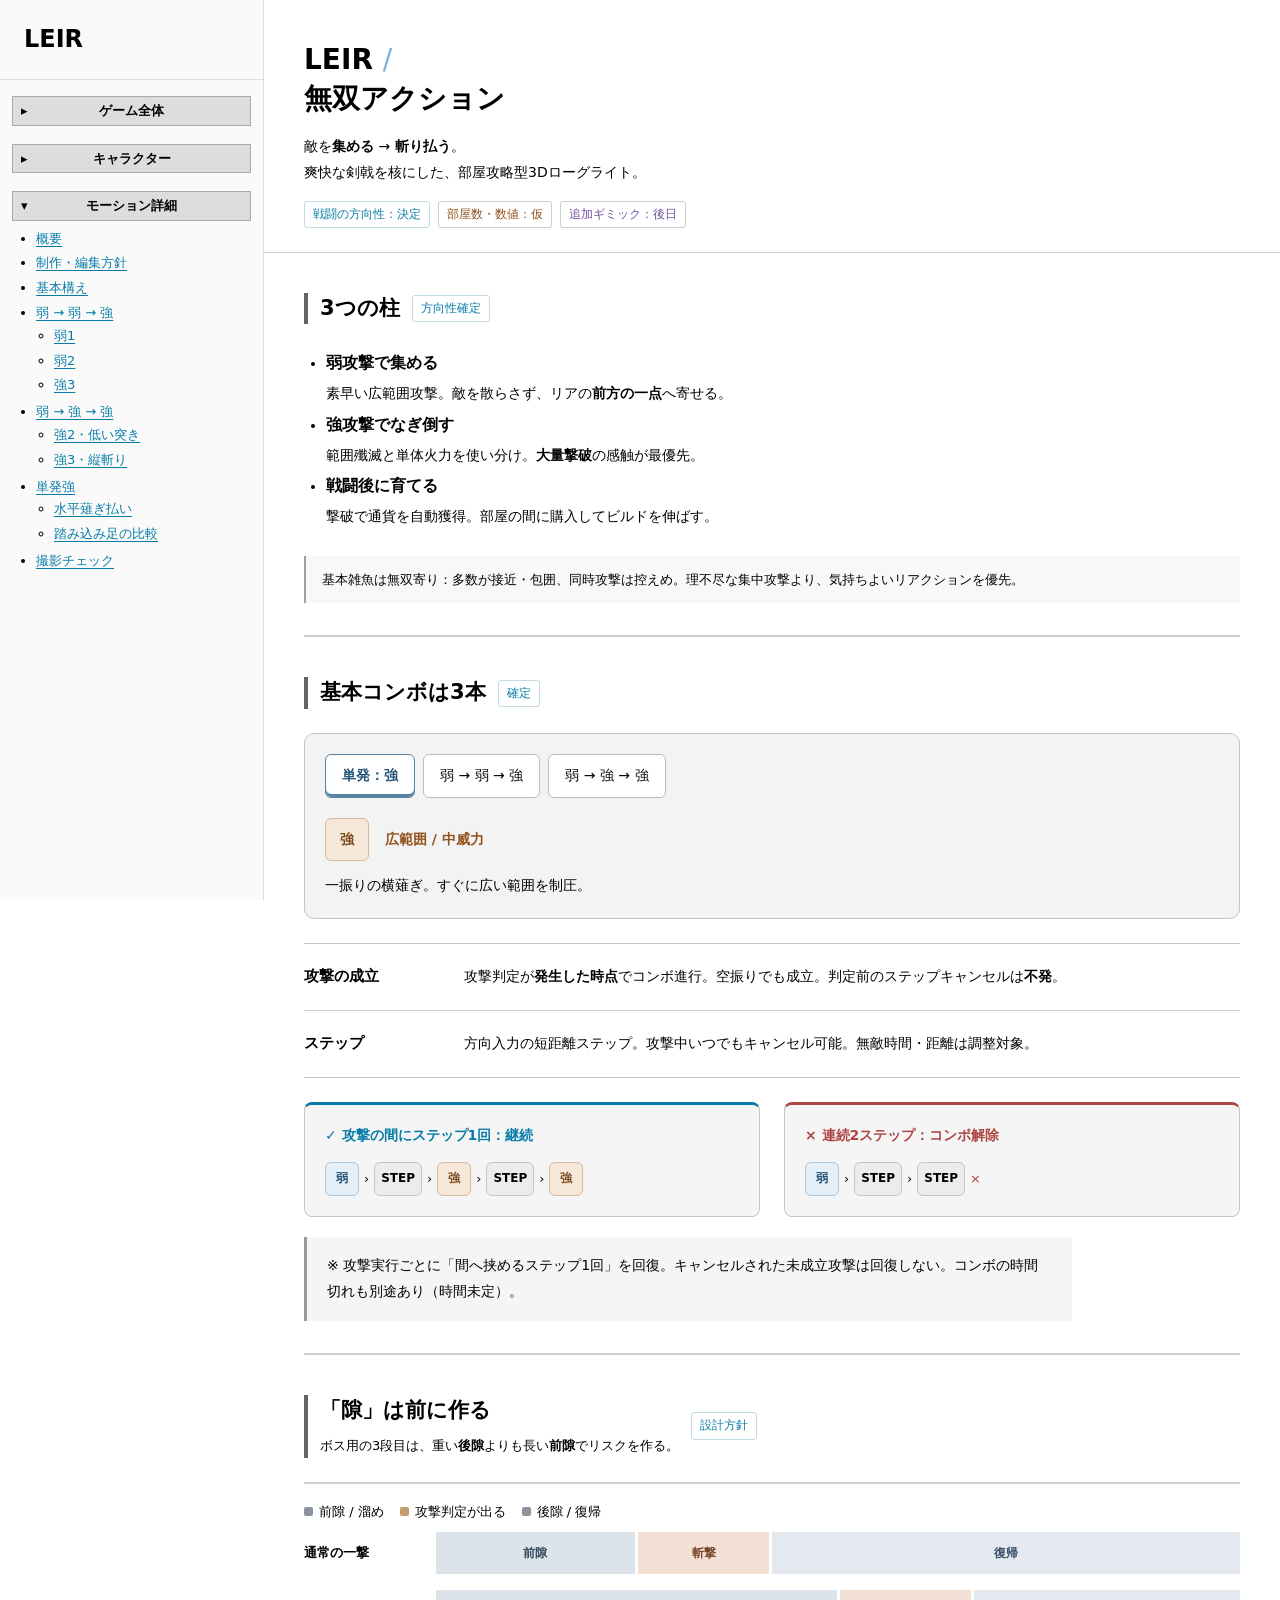
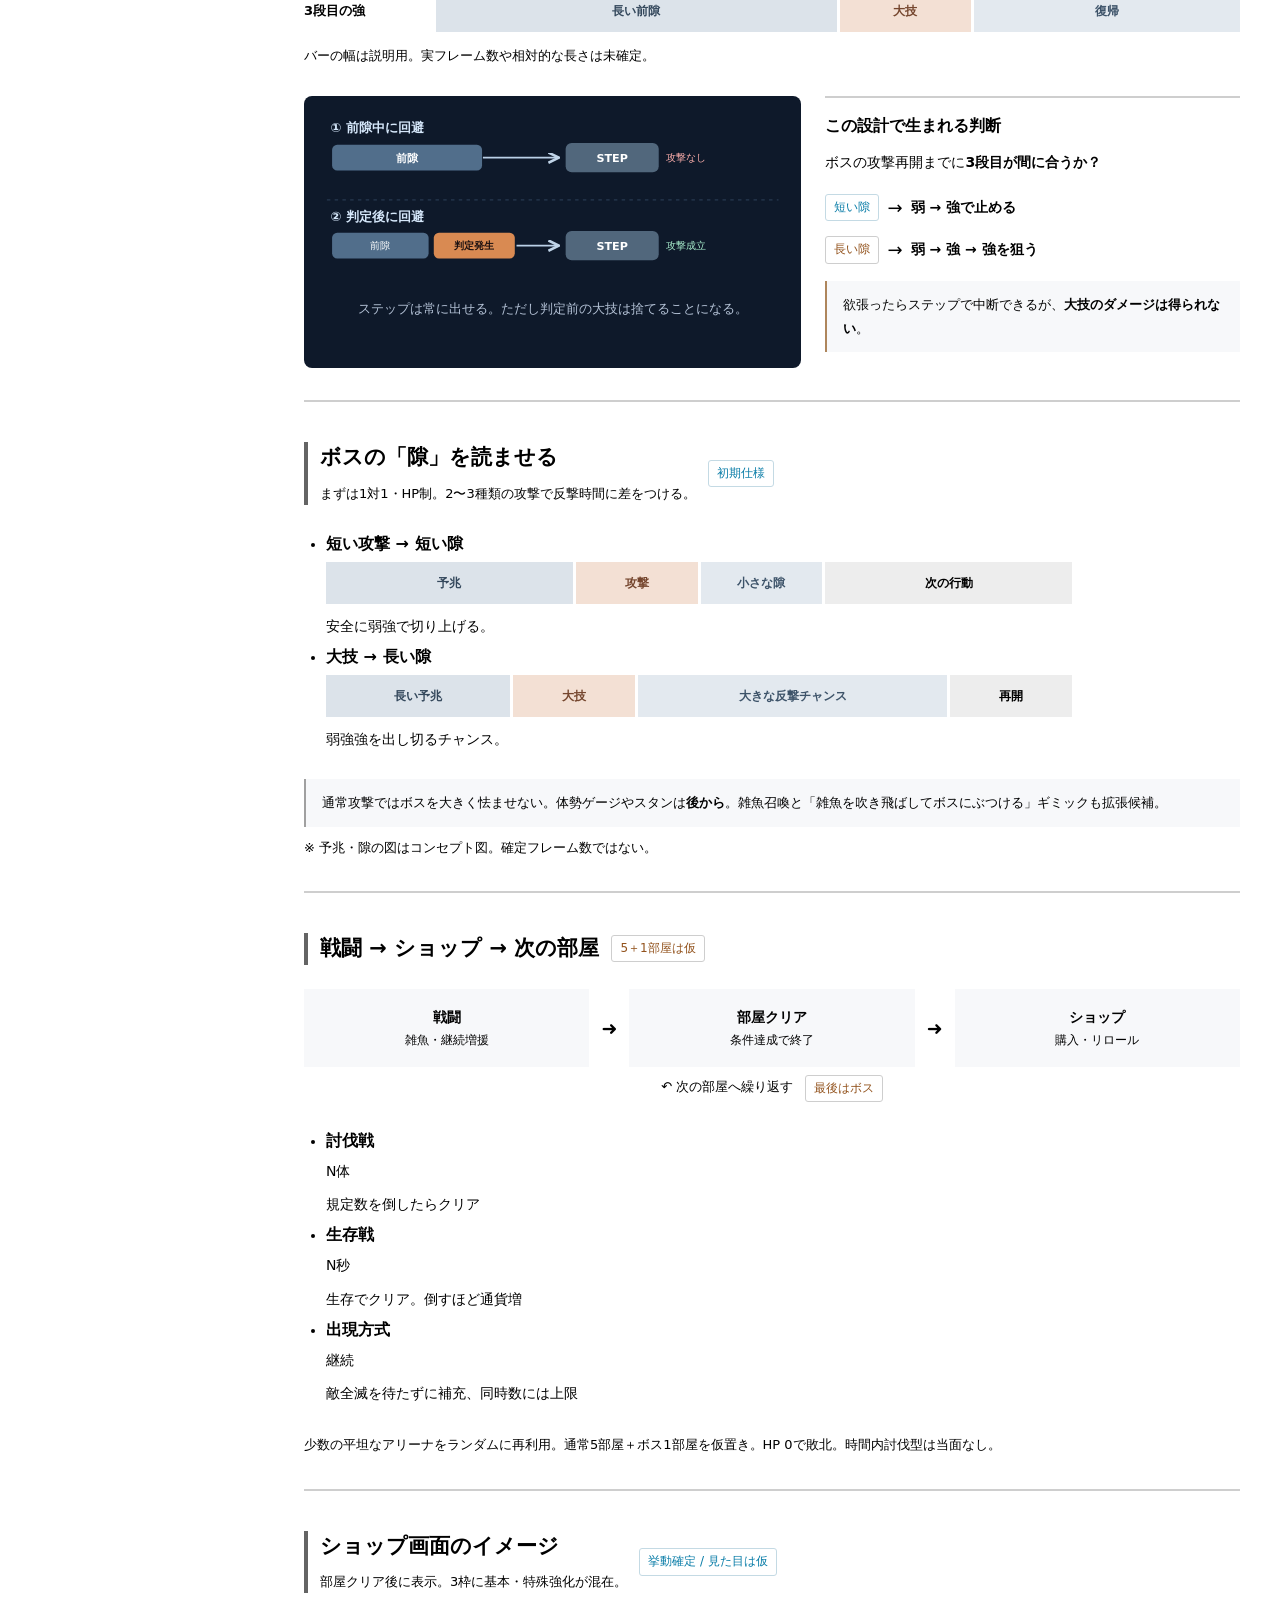
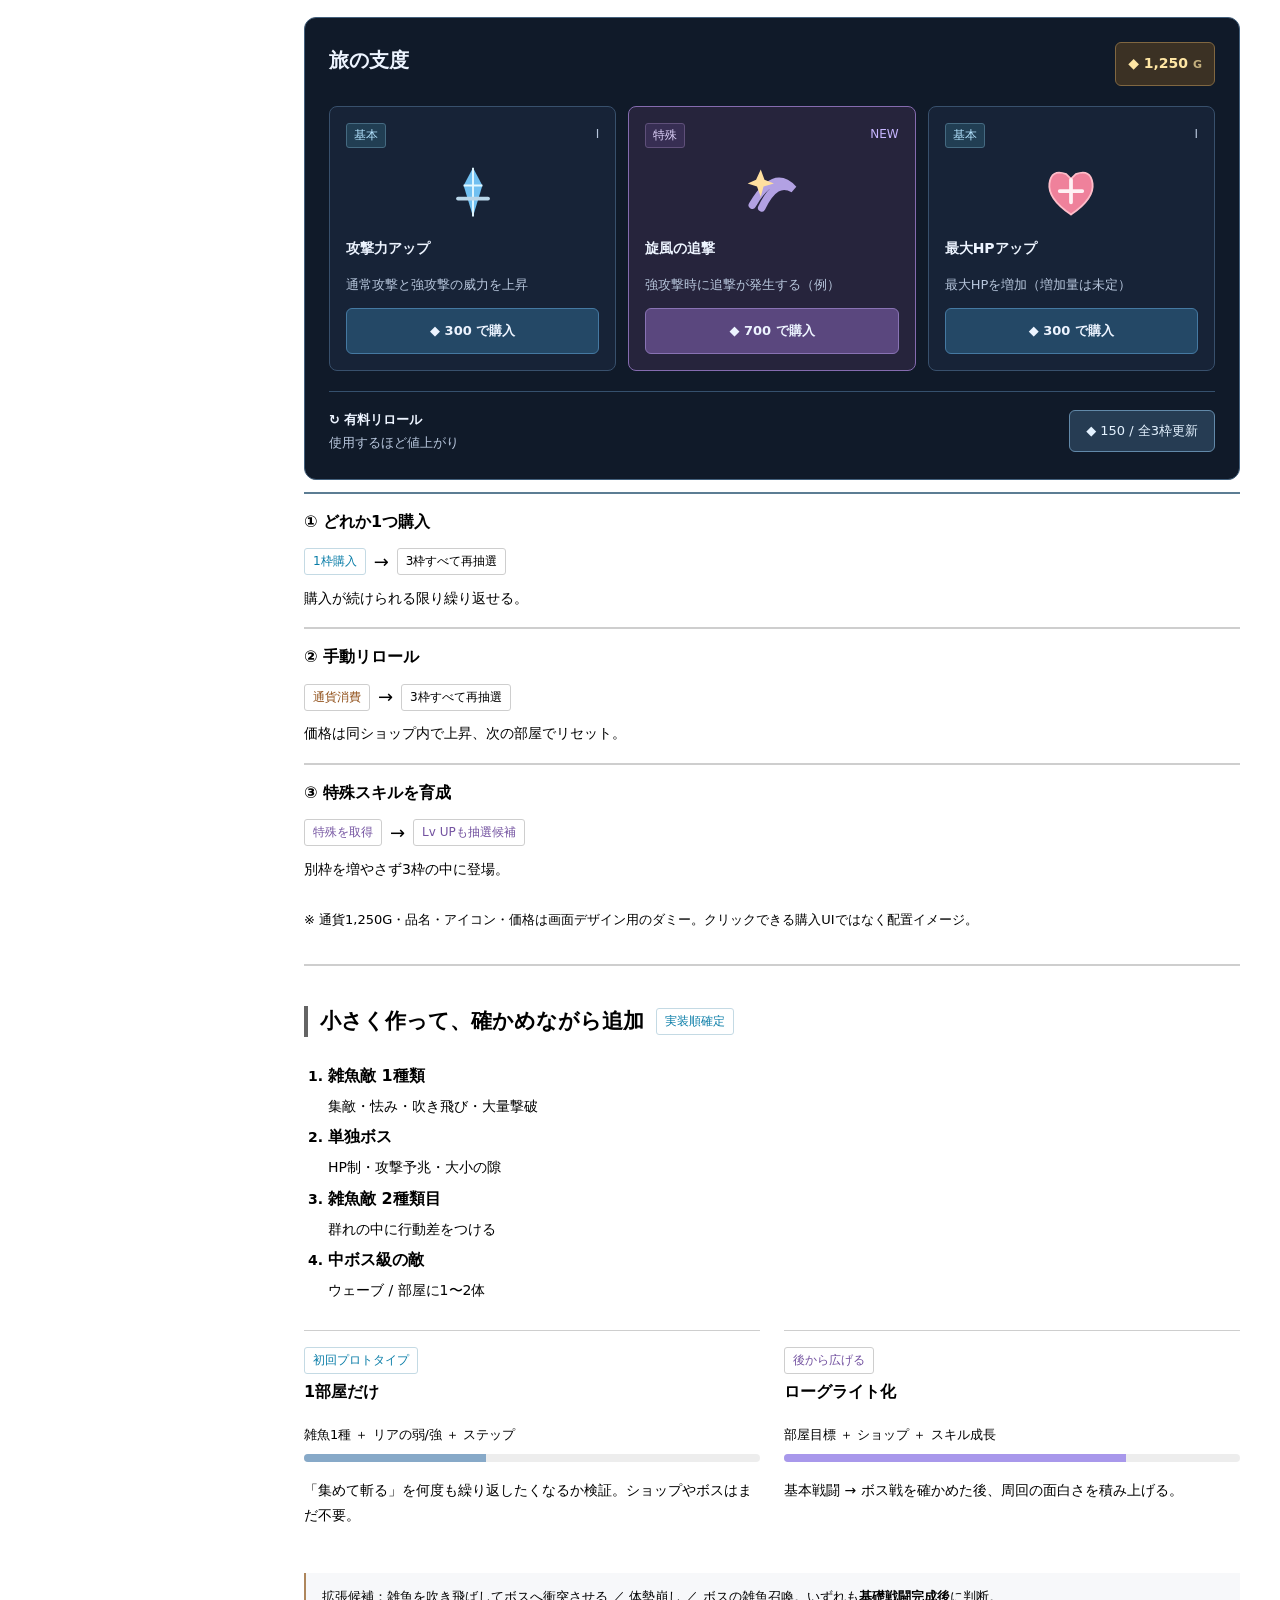
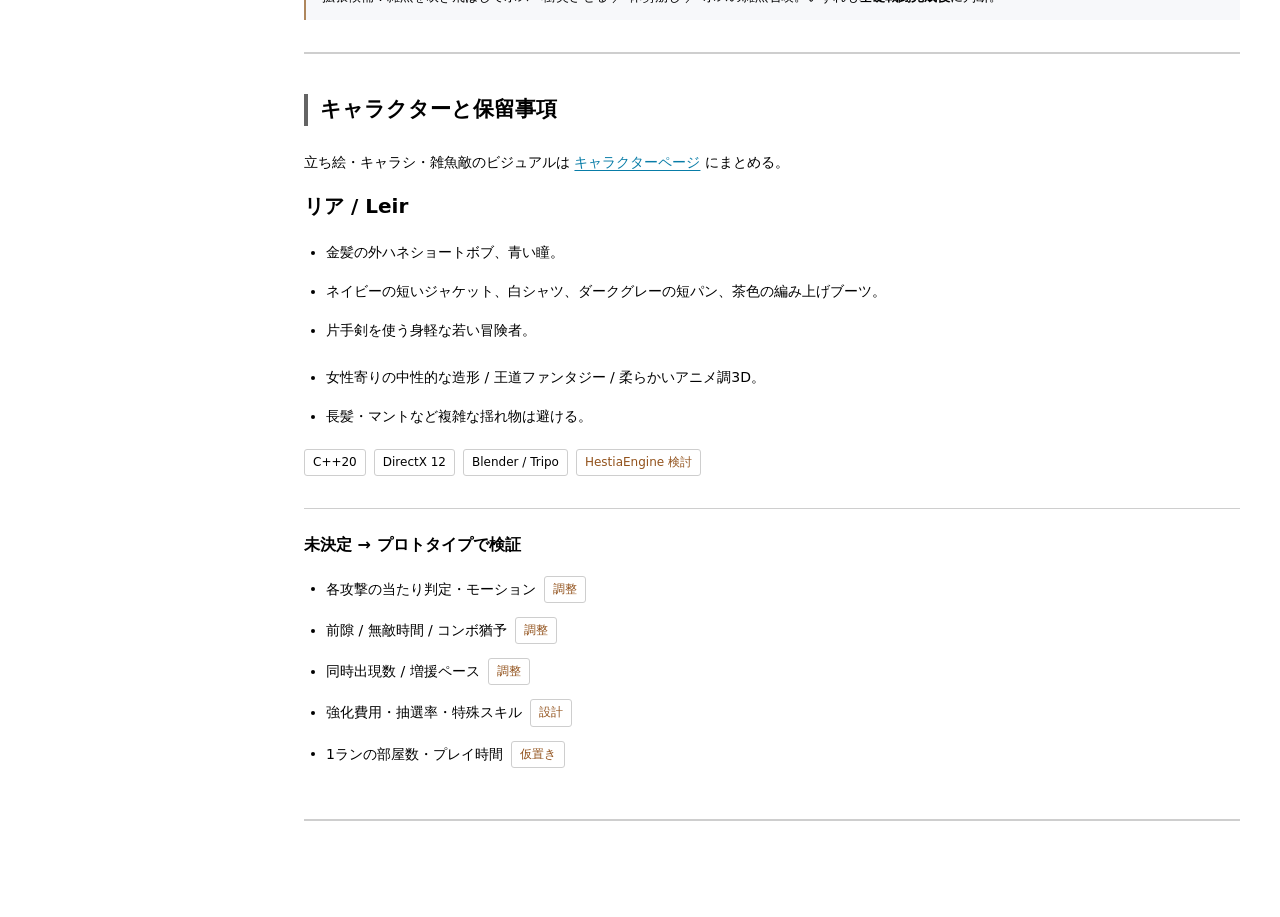
==== commit 1ad57292: "Add character gallery and magic minion design specifications" ====
--- a/MusouGame/index.html
+++ b/MusouGame/index.html
@@ -282,6 +282,24 @@
   html { scroll-behavior: auto; }
   .wiki-sidebar { transition: none; }
 }
+
+/* キャラクター立ち絵・キャラクターシート */
+.character-gallery-lead { display:grid; grid-template-columns:minmax(180px,260px) minmax(0,1fr); align-items:start; gap:28px; margin:16px 0 28px; }
+.character-portrait { margin:0; min-width:0; }
+.character-portrait a,.character-sheet a { display:block; overflow:hidden; border:1px solid var(--line); border-radius:6px; background:var(--surface); }
+.character-portrait img { display:block; width:100%; height:auto; max-height:420px; object-fit:contain; }
+.character-portrait-wide img { max-height:340px; }
+.character-sheet { margin-top:16px; }
+.character-sheet img { display:block; width:100%; height:auto; }
+.character-facts { margin:16px 0; }
+.character-facts > div { display:grid; grid-template-columns:108px minmax(0,1fr); gap:18px; padding:9px 0; border-bottom:1px solid var(--line); }
+.character-facts dt { font-weight:700; }
+.character-facts dd { margin:0; }
+@media (max-width:700px) {
+ .character-gallery-lead { grid-template-columns:1fr; gap:16px; }
+ .character-portrait { max-width:330px; }
+ .character-facts > div { grid-template-columns:88px minmax(0,1fr); gap:12px; }
+}
 </style>
 </head>
 <body>
@@ -308,7 +326,15 @@
           <li><a href="#loop">ゲームループ</a></li>
           <li><a href="#shop">ショップ</a></li>
           <li><a href="#enemy">敵・制作順</a></li>
-          <li><a href="#world">キャラクター</a></li>
+          <li><a href="#world">キャラクター概要</a></li>
+        </ul>
+      </details>
+      <details class="wiki-nav-section" id="nav-characters" data-nav-pages="characters">
+        <summary class="wiki-category-heading">キャラクター</summary>
+        <ul class="wiki-nav-list">
+          <li><a href="#characters" data-page-link="characters">一覧</a></li>
+          <li><a href="#character-leir">リア</a></li>
+          <li><a href="#character-magic-minion">雑魚敵：魔法生物</a></li>
         </ul>
       </details>
       <details class="wiki-nav-section" id="nav-motion" data-nav-pages="motion-overview motion motion-wss motion-single shooting" open>
@@ -404,13 +430,54 @@
   <div class="compare" style="margin-top:12px"><div class="vs"><span class="pill green">初回プロトタイプ</span><strong>1部屋だけ</strong><div class="legend">雑魚1種 ＋ リアの弱/強 ＋ ステップ</div><div class="bar"><i style="width:40%"></i></div><p class="small muted">「集めて斬る」を何度も繰り返したくなるか検証。ショップやボスはまだ不要。</p></div><div class="vs"><span class="pill purple">後から広げる</span><strong>ローグライト化</strong><div class="legend">部屋目標 ＋ ショップ ＋ スキル成長</div><div class="bar"><i style="width:75%;background:#a898eb"></i></div><p class="small muted">基本戦闘 → ボス戦を確かめた後、周回の面白さを積み上げる。</p></div></div>
   <div class="note orange" style="margin-top:12px">拡張候補：雑魚を吹き飛ばしてボスへ衝突させる ／ 体勢崩し ／ ボスの雑魚召喚。いずれも<strong>基礎戦闘完成後</strong>に判断。</div>
 </section>
-<section class="section" id="world"><div class="heading"><div><h2>キャラクターと保留事項</h2></div></div>
+<section class="section" id="world"><div class="heading"><div><h2>キャラクターと保留事項</h2></div></div><p>立ち絵・キャラシ・雑魚敵のビジュアルは <a href="#characters">キャラクターページ</a> にまとめる。</p>
   <div class="char"><div class="character-profile"><h3>リア / Leir</h3><ul class="character-traits"><li>金髪の外ハネショートボブ、青い瞳。</li><li>ネイビーの短いジャケット、白シャツ、ダークグレーの短パン、茶色の編み上げブーツ。</li><li>片手剣を使う身軽な若い冒険者。</li></ul><ul class="character-traits"><li>女性寄りの中性的な造形 / 王道ファンタジー / 柔らかいアニメ調3D。</li><li>長髪・マントなど複雑な揺れ物は避ける。</li></ul><div class="row" style="margin-top:15px"><span class="pill">C++20</span><span class="pill">DirectX 12</span><span class="pill">Blender / Tripo</span><span class="pill orange">HestiaEngine 検討</span></div></div><div class="spec-panel"><h3>未決定 → プロトタイプで検証</h3><ul class="spec-list"><li><span>各攻撃の当たり判定・モーション</span><span class="pill orange">調整</span></li><li><span>前隙 / 無敵時間 / コンボ猶予</span><span class="pill orange">調整</span></li><li><span>同時出現数 / 増援ペース</span><span class="pill orange">調整</span></li><li><span>強化費用・抽選率・特殊スキル</span><span class="pill orange">設計</span></li><li><span>1ランの部屋数・プレイ時間</span><span class="pill orange">仮置き</span></li></ul></div></div>
 </section>
 
 
       </div><!-- /overview .wrap -->
       </div><!-- /overview -->
+
+<article class="wiki-page" id="characters" data-wiki-page="characters">
+ <div class="wrap">
+  <header class="wiki-page-header"><h1>キャラクター</h1><p>リアと基本雑魚の立ち絵・キャラクターシート。参考画像と確定仕様を分けて管理する。</p></header>
+  <section class="section" id="character-leir">
+   <div class="heading"><div><h2>リア / Leir</h2></div><span class="pill green">基本外見確定</span></div>
+   <div class="character-gallery-lead">
+    <figure class="character-portrait"><a href="[data-uri]" aria-label="リアの立ち絵を拡大"><img src="[data-uri]" alt="金髪と青い瞳、ネイビーの短いジャケットと白シャツ、片手剣を持つリアの立ち絵" loading="lazy" width="333" height="850"></a><figcaption>立ち絵（参考）</figcaption></figure>
+    <div><p>女性寄りで中性的な若い冒険者。俊敏な片手剣アクションを使う。</p>
+     <dl class="character-facts">
+      <div><dt>髪・目</dt><dd>金髪ショートボブ・青い瞳</dd></div>
+      <div><dt>服装</dt><dd>ネイビーの短丈ジャケット、白シャツ、ダークグレーの短パン、茶色い編み上げブーツ</dd></div>
+      <div><dt>武器</dt><dd>片手剣</dd></div>
+      <div><dt>雰囲気</dt><dd>柔らかなアニメ調3D。装飾や揺れ物は控えめ</dd></div>
+     </dl><p class="small">3D生成用の武器なしTポーズとは用途を分ける。</p>
+    </div>
+   </div>
+   <h3>キャラクターシート</h3>
+   <figure class="character-sheet"><a href="[data-uri]" aria-label="リアのキャラクターシートを開く"><img src="[data-uri]" alt="リアの正面、側面、背面、表情、衣装、装備、攻撃ポーズのキャラクターシート" loading="lazy" width="956" height="1000"></a><figcaption>正面・側面・背面／表情・衣装・装備の参考資料。</figcaption></figure>
+  </section>
+  <section class="section" id="character-magic-minion">
+   <div class="heading"><div><h2>雑魚敵：魔法生物</h2></div><span class="pill orange">デザイン仮ロック</span></div>
+   <div class="character-gallery-lead">
+    <figure class="character-portrait character-portrait-wide"><a href="[data-uri]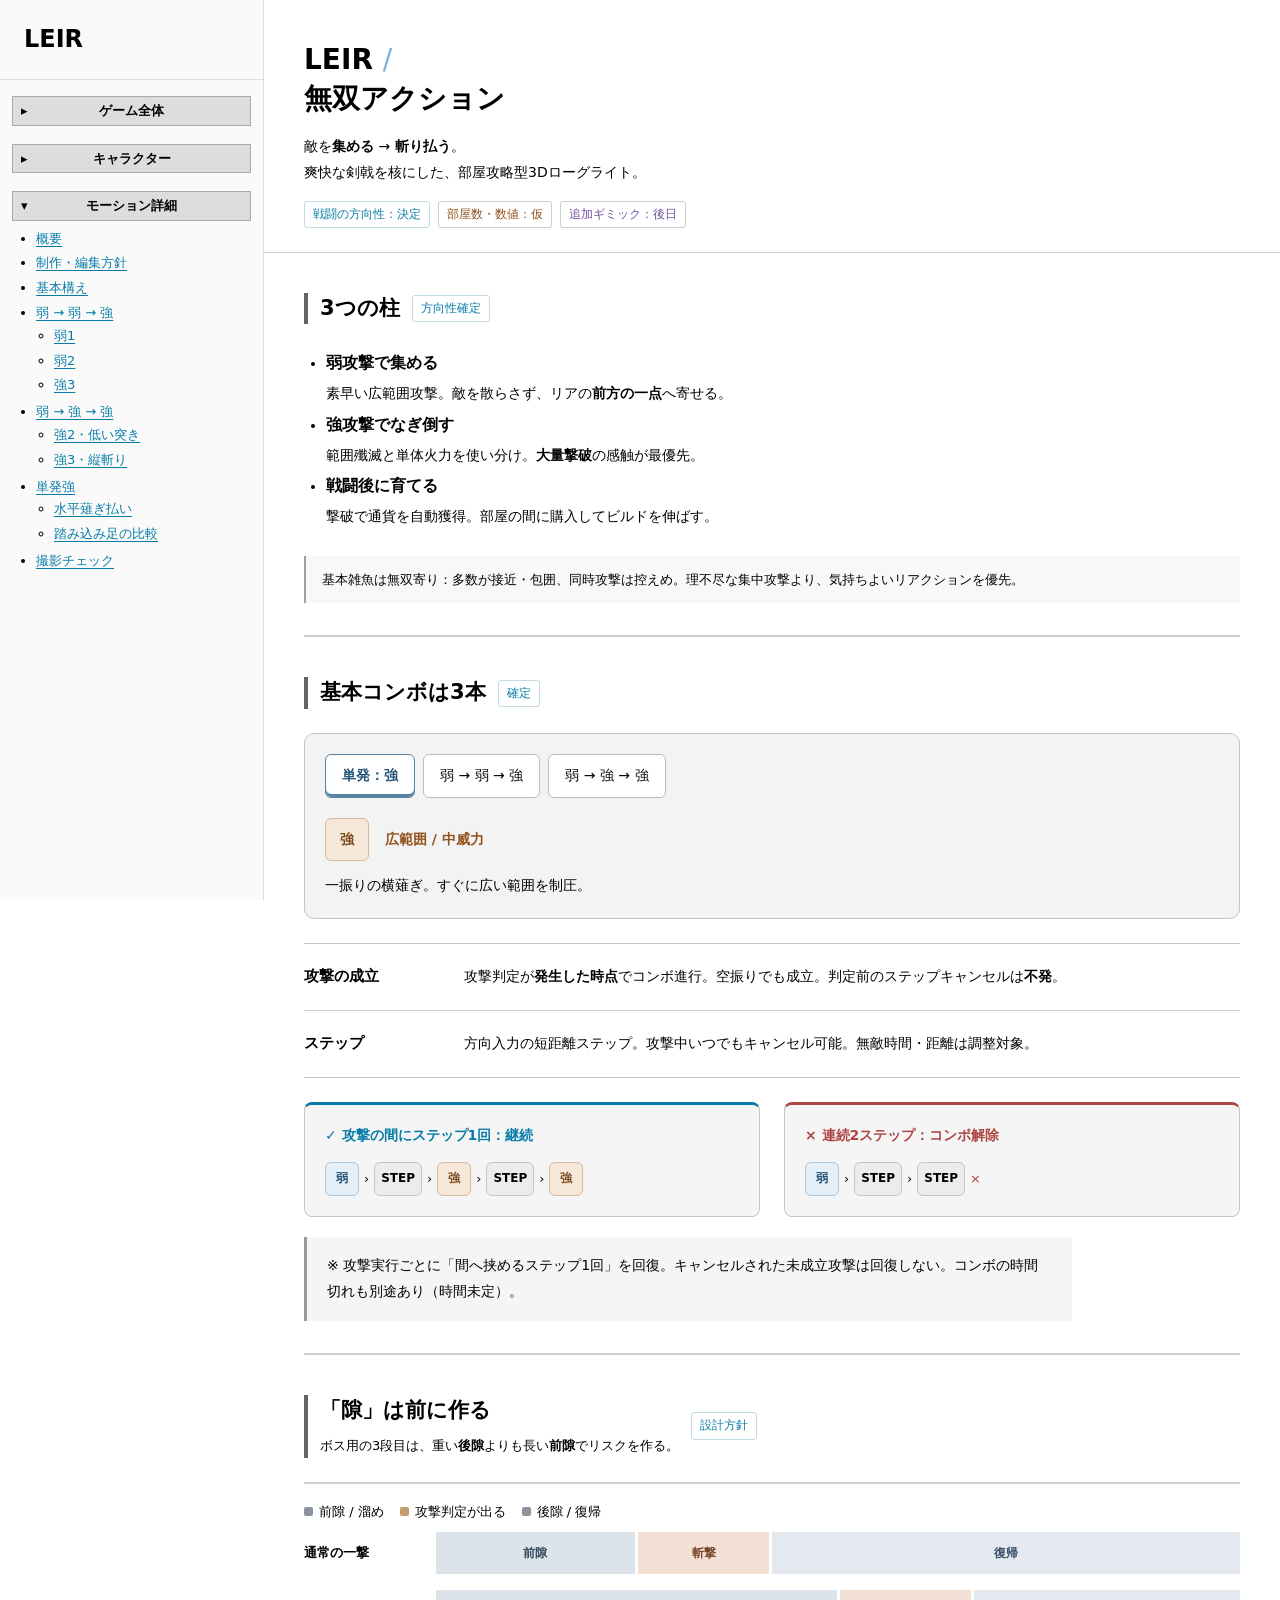
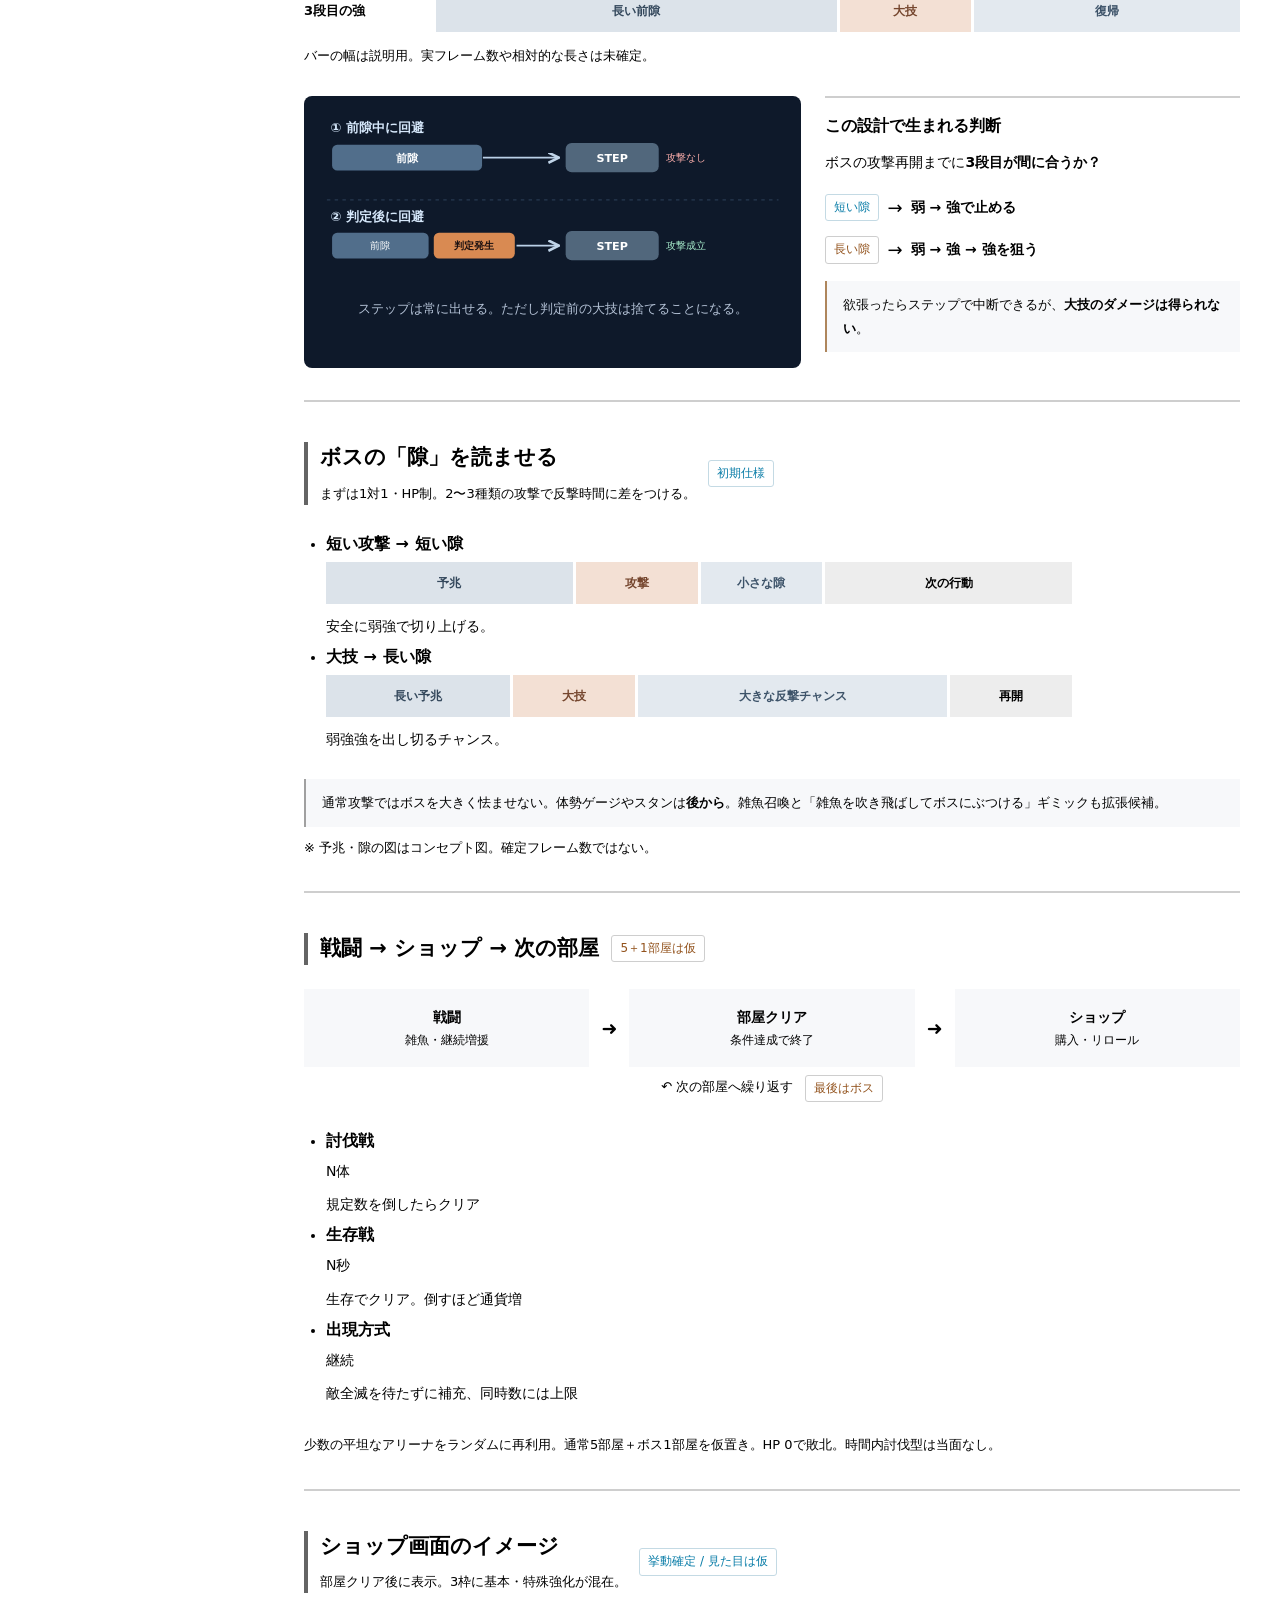
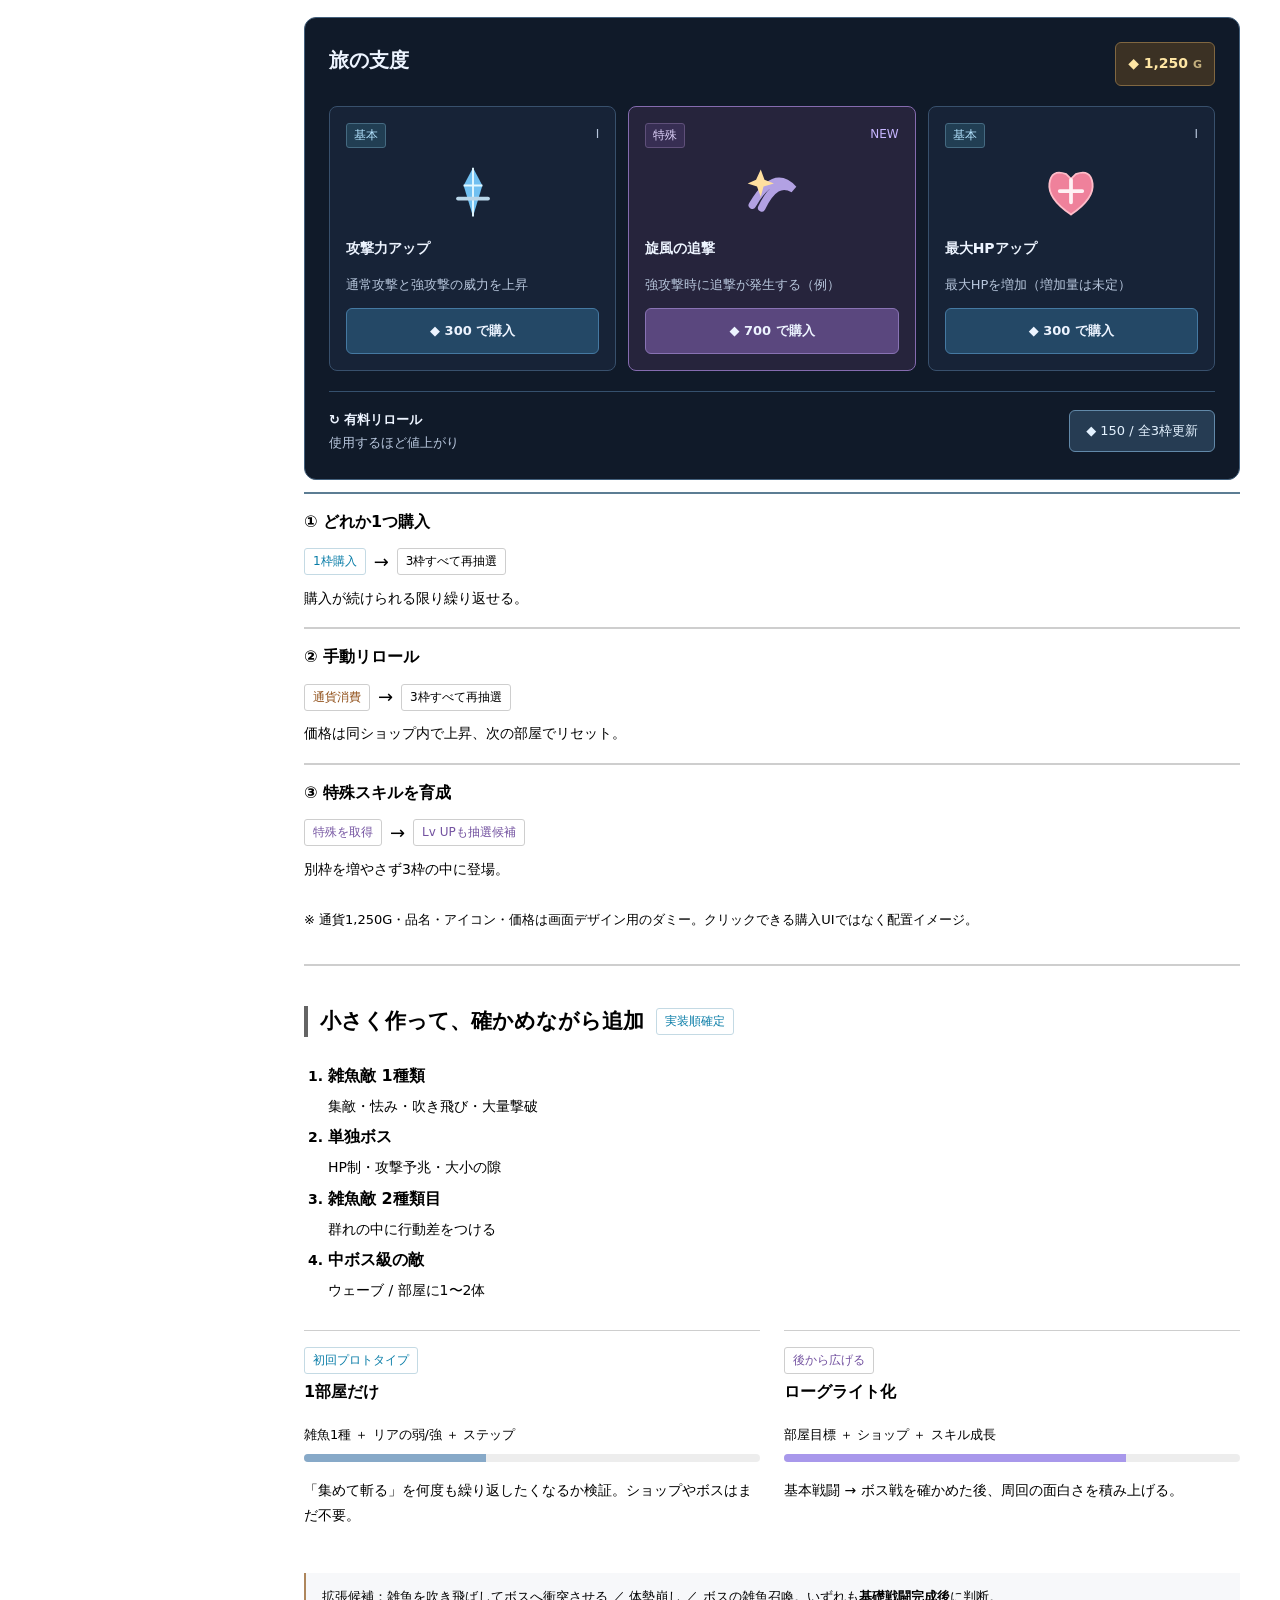
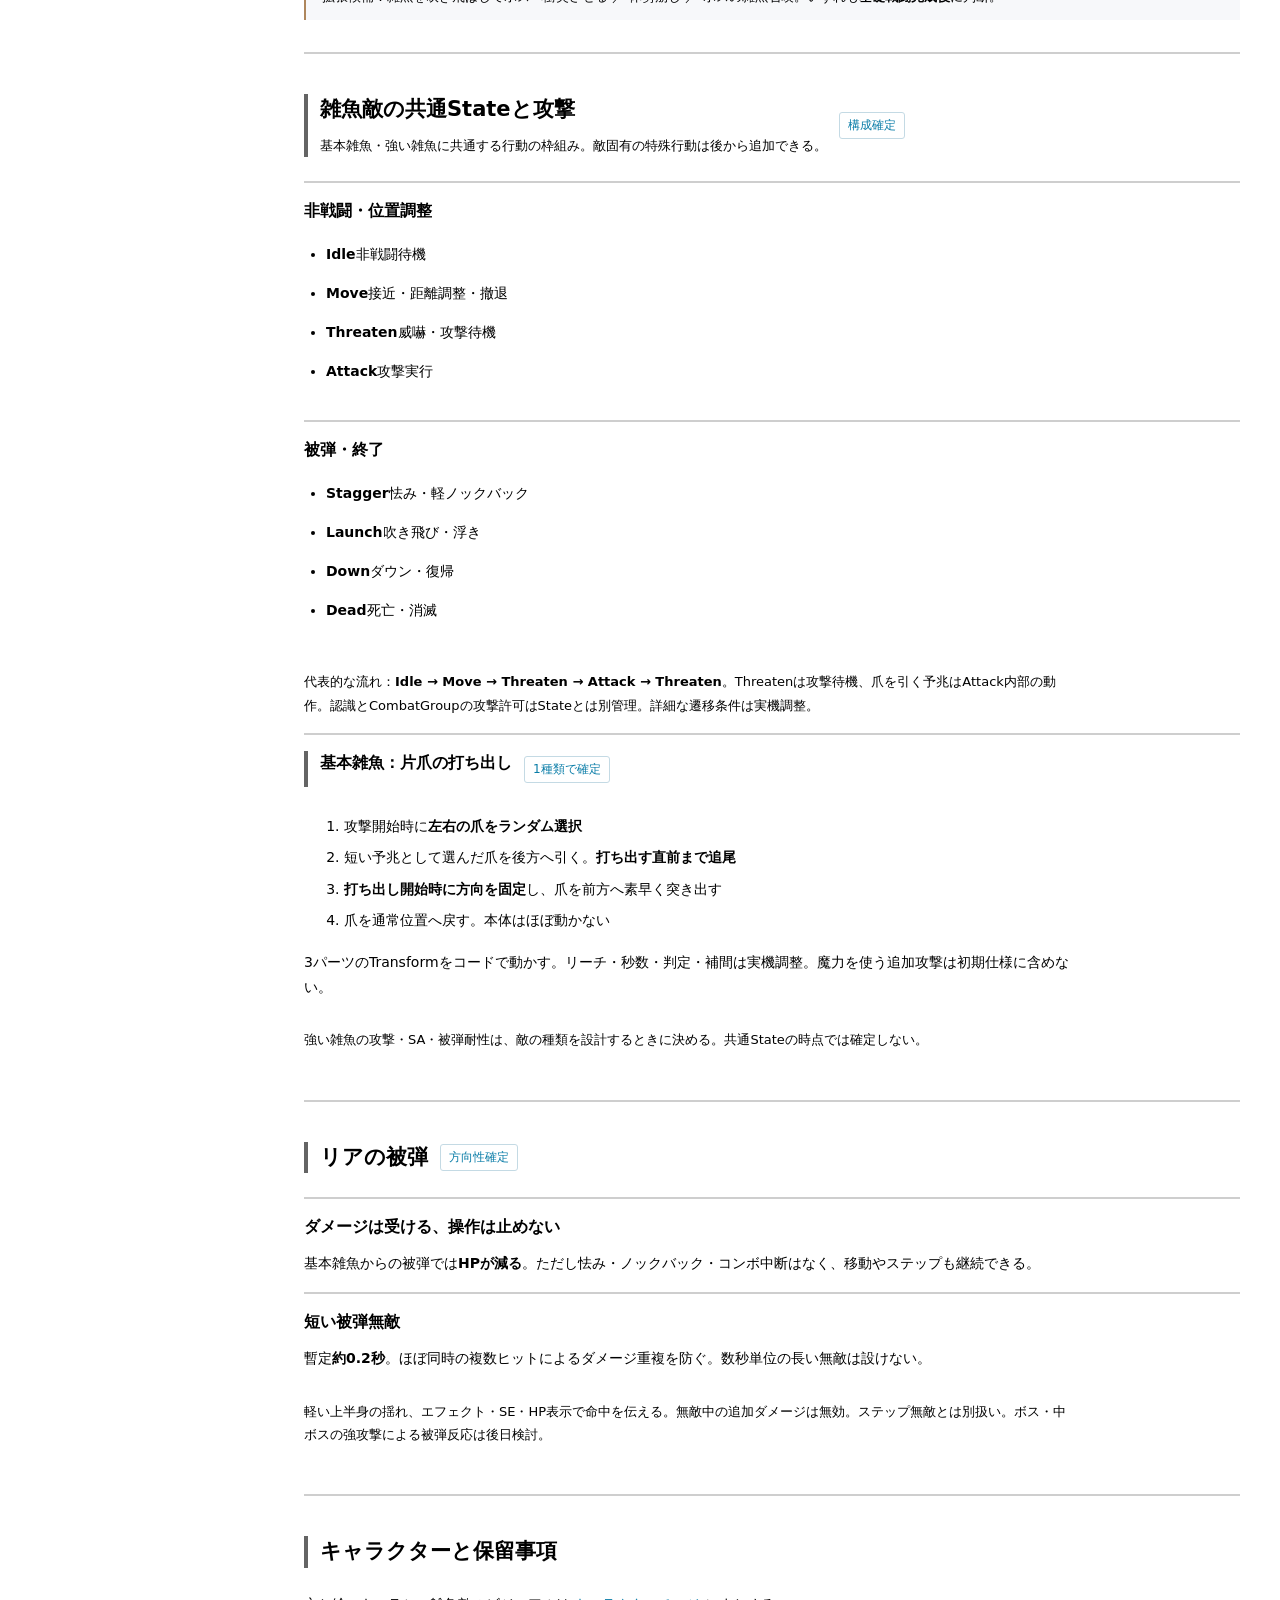
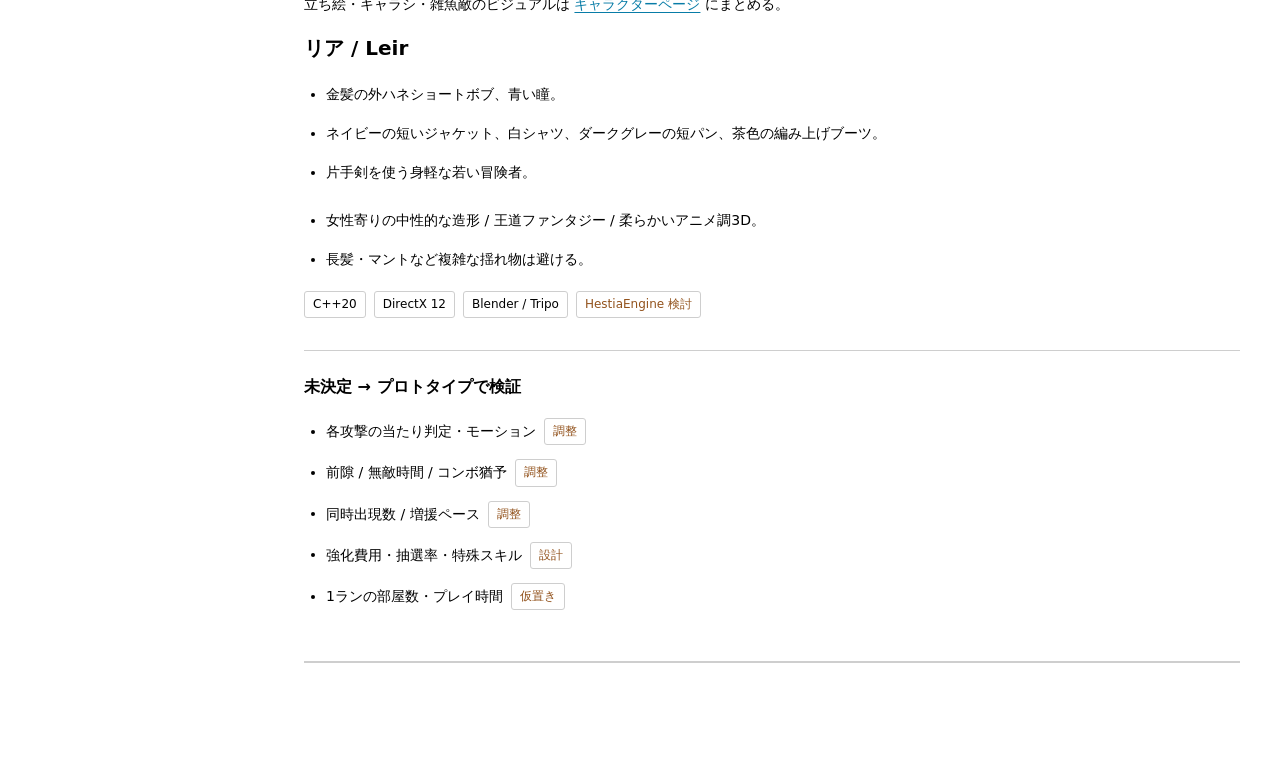
==== commit 0e746922: "Document common enemy states, basic minion attack and player hit rules" ====
--- a/MusouGame/index.html
+++ b/MusouGame/index.html
@@ -325,7 +325,7 @@
           <li><a href="#boss">ボス戦</a></li>
           <li><a href="#loop">ゲームループ</a></li>
           <li><a href="#shop">ショップ</a></li>
-          <li><a href="#enemy">敵・制作順</a></li>
+          <li><a href="#enemy">敵・制作順</a><ul><li><a href="#enemy-behavior">雑魚敵共通State・攻撃</a></li><li><a href="#enemy-hit">リアの被弾</a></li></ul></li>
           <li><a href="#world">キャラクター概要</a></li>
         </ul>
       </details>
@@ -430,6 +430,25 @@
   <div class="compare" style="margin-top:12px"><div class="vs"><span class="pill green">初回プロトタイプ</span><strong>1部屋だけ</strong><div class="legend">雑魚1種 ＋ リアの弱/強 ＋ ステップ</div><div class="bar"><i style="width:40%"></i></div><p class="small muted">「集めて斬る」を何度も繰り返したくなるか検証。ショップやボスはまだ不要。</p></div><div class="vs"><span class="pill purple">後から広げる</span><strong>ローグライト化</strong><div class="legend">部屋目標 ＋ ショップ ＋ スキル成長</div><div class="bar"><i style="width:75%;background:#a898eb"></i></div><p class="small muted">基本戦闘 → ボス戦を確かめた後、周回の面白さを積み上げる。</p></div></div>
   <div class="note orange" style="margin-top:12px">拡張候補：雑魚を吹き飛ばしてボスへ衝突させる ／ 体勢崩し ／ ボスの雑魚召喚。いずれも<strong>基礎戦闘完成後</strong>に判断。</div>
 </section>
+<section class="section" id="enemy-behavior">
+ <div class="heading"><div><h2>雑魚敵の共通Stateと攻撃</h2><p class="muted small">基本雑魚・強い雑魚に共通する行動の枠組み。敵固有の特殊行動は後から追加できる。</p></div><span class="pill green">構成確定</span></div>
+ <div class="grid">
+  <div class="tile"><h3>非戦闘・位置調整</h3><ul class="spec-list"><li><strong>Idle</strong><span>非戦闘待機</span></li><li><strong>Move</strong><span>接近・距離調整・撤退</span></li><li><strong>Threaten</strong><span>威嚇・攻撃待機</span></li><li><strong>Attack</strong><span>攻撃実行</span></li></ul></div>
+  <div class="tile"><h3>被弾・終了</h3><ul class="spec-list"><li><strong>Stagger</strong><span>怯み・軽ノックバック</span></li><li><strong>Launch</strong><span>吹き飛び・浮き</span></li><li><strong>Down</strong><span>ダウン・復帰</span></li><li><strong>Dead</strong><span>死亡・消滅</span></li></ul></div>
+ </div>
+ <p class="muted small" style="margin-top:12px">代表的な流れ：<strong>Idle → Move → Threaten → Attack → Threaten</strong>。Threatenは攻撃待機、爪を引く予兆はAttack内部の動作。認識とCombatGroupの攻撃許可はStateとは別管理。詳細な遷移条件は実機調整。</p>
+ <div class="tile" style="margin-top:14px"><div class="heading"><div><h3>基本雑魚：片爪の打ち出し</h3></div><span class="pill green">1種類で確定</span></div>
+ <ol><li>攻撃開始時に<strong>左右の爪をランダム選択</strong></li><li>短い予兆として選んだ爪を後方へ引く。<strong>打ち出す直前まで追尾</strong></li><li><strong>打ち出し開始時に方向を固定</strong>し、爪を前方へ素早く突き出す</li><li>爪を通常位置へ戻す。本体はほぼ動かない</li></ol>
+ <p class="muted small">3パーツのTransformをコードで動かす。リーチ・秒数・判定・補間は実機調整。魔力を使う追加攻撃は初期仕様に含めない。</p></div>
+ <p class="muted small" style="margin-top:12px">強い雑魚の攻撃・SA・被弾耐性は、敵の種類を設計するときに決める。共通Stateの時点では確定しない。</p>
+</section>
+<section class="section" id="enemy-hit"><div class="heading"><div><h2>リアの被弾</h2></div><span class="pill green">方向性確定</span></div>
+ <div class="grid">
+  <div class="tile"><h3>ダメージは受ける、操作は止めない</h3><p>基本雑魚からの被弾では<strong>HPが減る</strong>。ただし怯み・ノックバック・コンボ中断はなく、移動やステップも継続できる。</p></div>
+  <div class="tile"><h3>短い被弾無敵</h3><p>暫定<strong>約0.2秒</strong>。ほぼ同時の複数ヒットによるダメージ重複を防ぐ。数秒単位の長い無敵は設けない。</p></div>
+ </div>
+ <p class="muted small" style="margin-top:12px">軽い上半身の揺れ、エフェクト・SE・HP表示で命中を伝える。無敵中の追加ダメージは無効。ステップ無敵とは別扱い。ボス・中ボスの強攻撃による被弾反応は後日検討。</p>
+</section>
 <section class="section" id="world"><div class="heading"><div><h2>キャラクターと保留事項</h2></div></div><p>立ち絵・キャラシ・雑魚敵のビジュアルは <a href="#characters">キャラクターページ</a> にまとめる。</p>
   <div class="char"><div class="character-profile"><h3>リア / Leir</h3><ul class="character-traits"><li>金髪の外ハネショートボブ、青い瞳。</li><li>ネイビーの短いジャケット、白シャツ、ダークグレーの短パン、茶色の編み上げブーツ。</li><li>片手剣を使う身軽な若い冒険者。</li></ul><ul class="character-traits"><li>女性寄りの中性的な造形 / 王道ファンタジー / 柔らかいアニメ調3D。</li><li>長髪・マントなど複雑な揺れ物は避ける。</li></ul><div class="row" style="margin-top:15px"><span class="pill">C++20</span><span class="pill">DirectX 12</span><span class="pill">Blender / Tripo</span><span class="pill orange">HestiaEngine 検討</span></div></div><div class="spec-panel"><h3>未決定 → プロトタイプで検証</h3><ul class="spec-list"><li><span>各攻撃の当たり判定・モーション</span><span class="pill orange">調整</span></li><li><span>前隙 / 無敵時間 / コンボ猶予</span><span class="pill orange">調整</span></li><li><span>同時出現数 / 増援ペース</span><span class="pill orange">調整</span></li><li><span>強化費用・抽選率・特殊スキル</span><span class="pill orange">設計</span></li><li><span>1ランの部屋数・プレイ時間</span><span class="pill orange">仮置き</span></li></ul></div></div>
 </section>
@@ -470,7 +489,7 @@
       <div><dt>質感</dt><dd>不透明の魔力外皮。流線＋波紋のNormal Mapを試す。リムライトなし</dd></div>
       <div><dt>アニメ</dt><dd>本体と爪のTransformによる簡易モーション</dd></div>
      </dl>
-     <p class="small">敵AI・被弾・衝突は <a href="#enemy">敵・制作順</a>、正本のDesign/Enemies.mdを参照。</p>
+     <p class="small">基本攻撃は<strong>左右ランダムに片爪を後ろへ引き、前へ打ち出す1種類</strong>。攻撃直前まで追尾し、方向を固定して突き出す。モーションはコード制御。<a href="#enemy-behavior">共通State・基本攻撃の仕様</a>を参照。</p>
     </div>
    </div>
    <h3>デザインシート</h3>
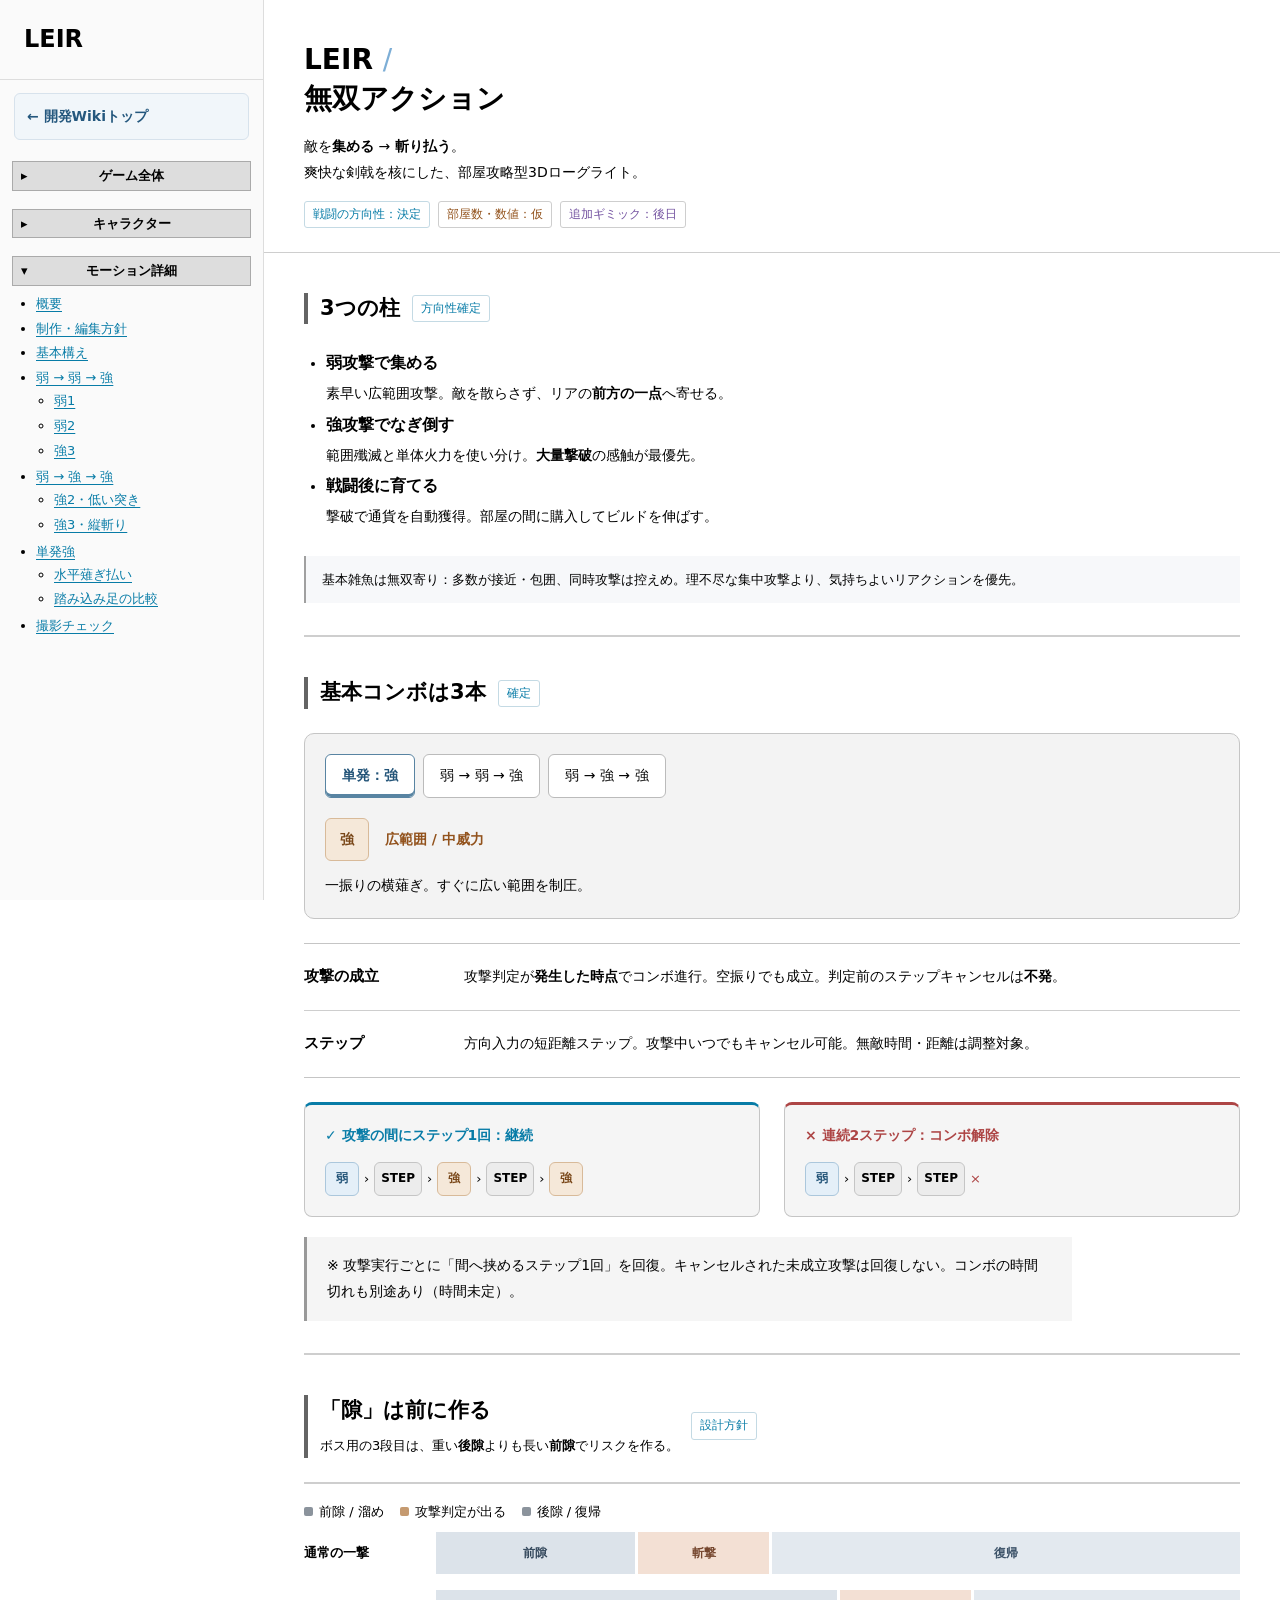
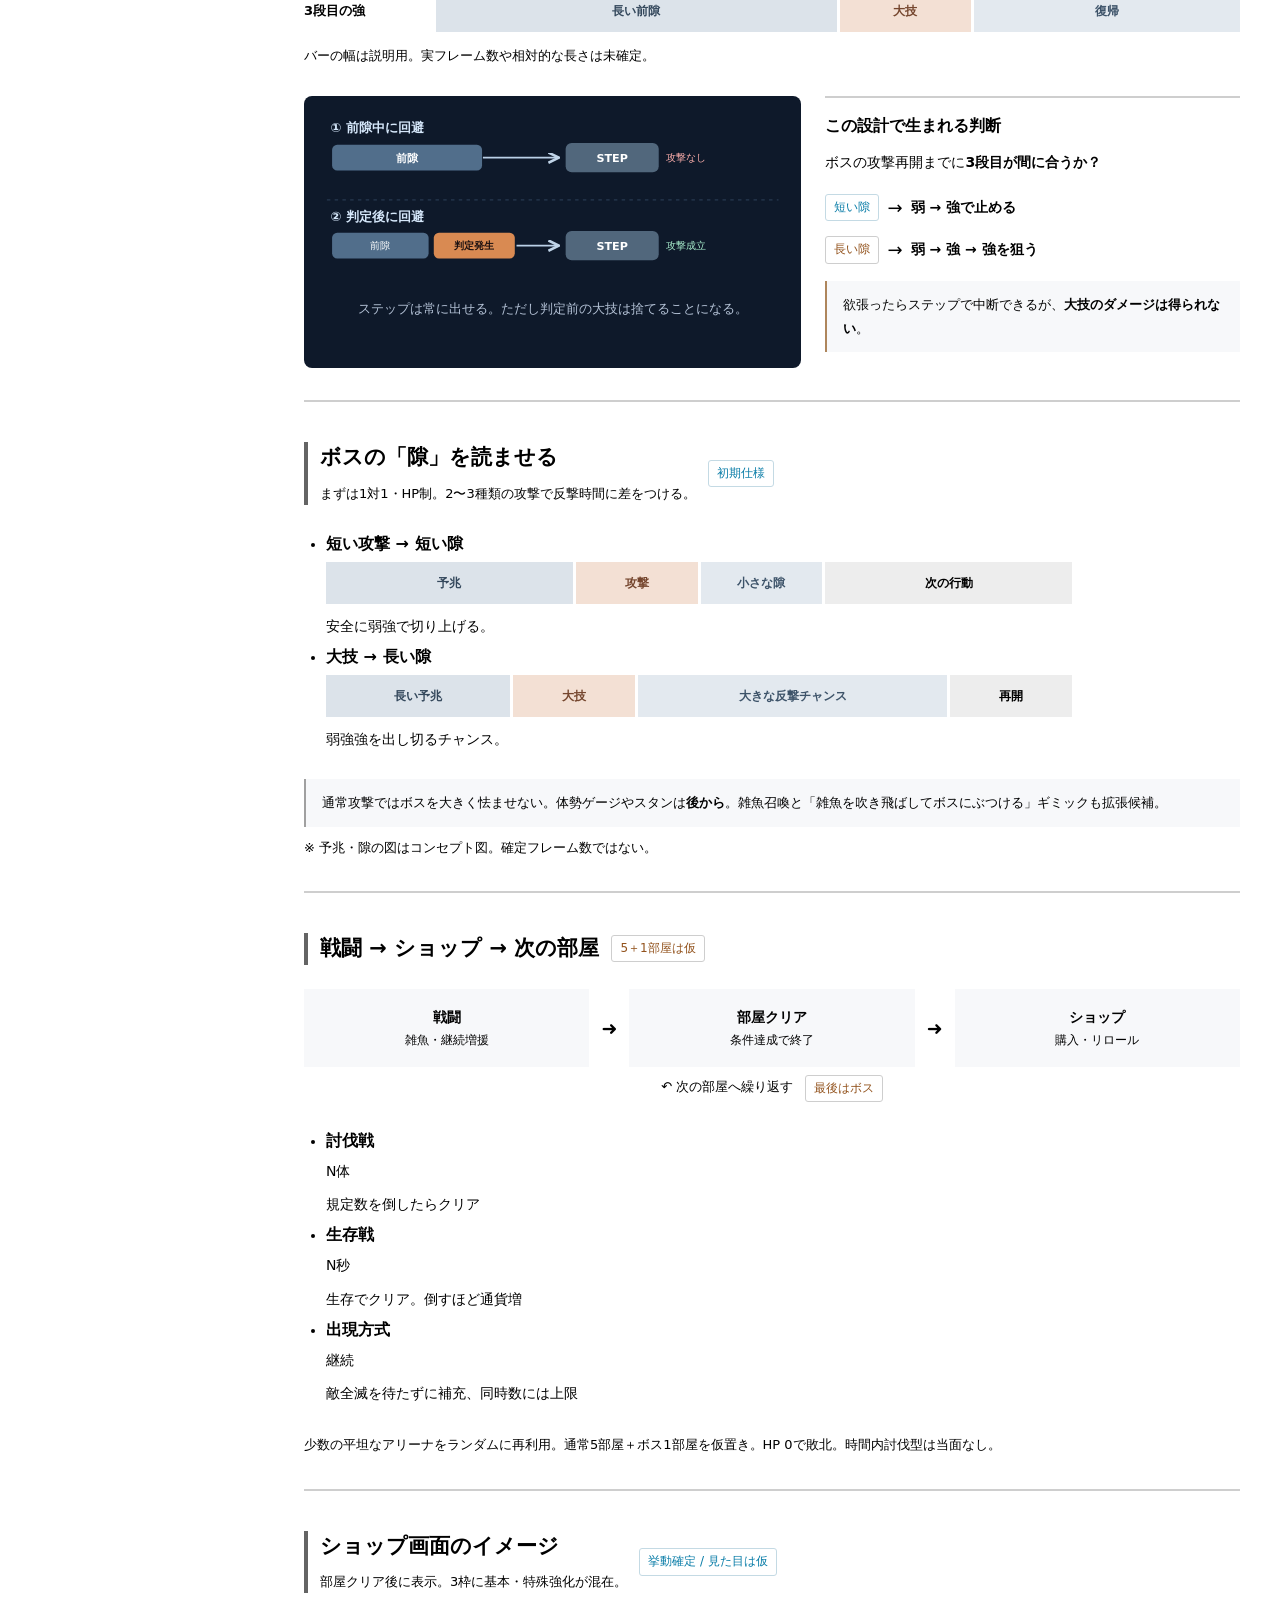
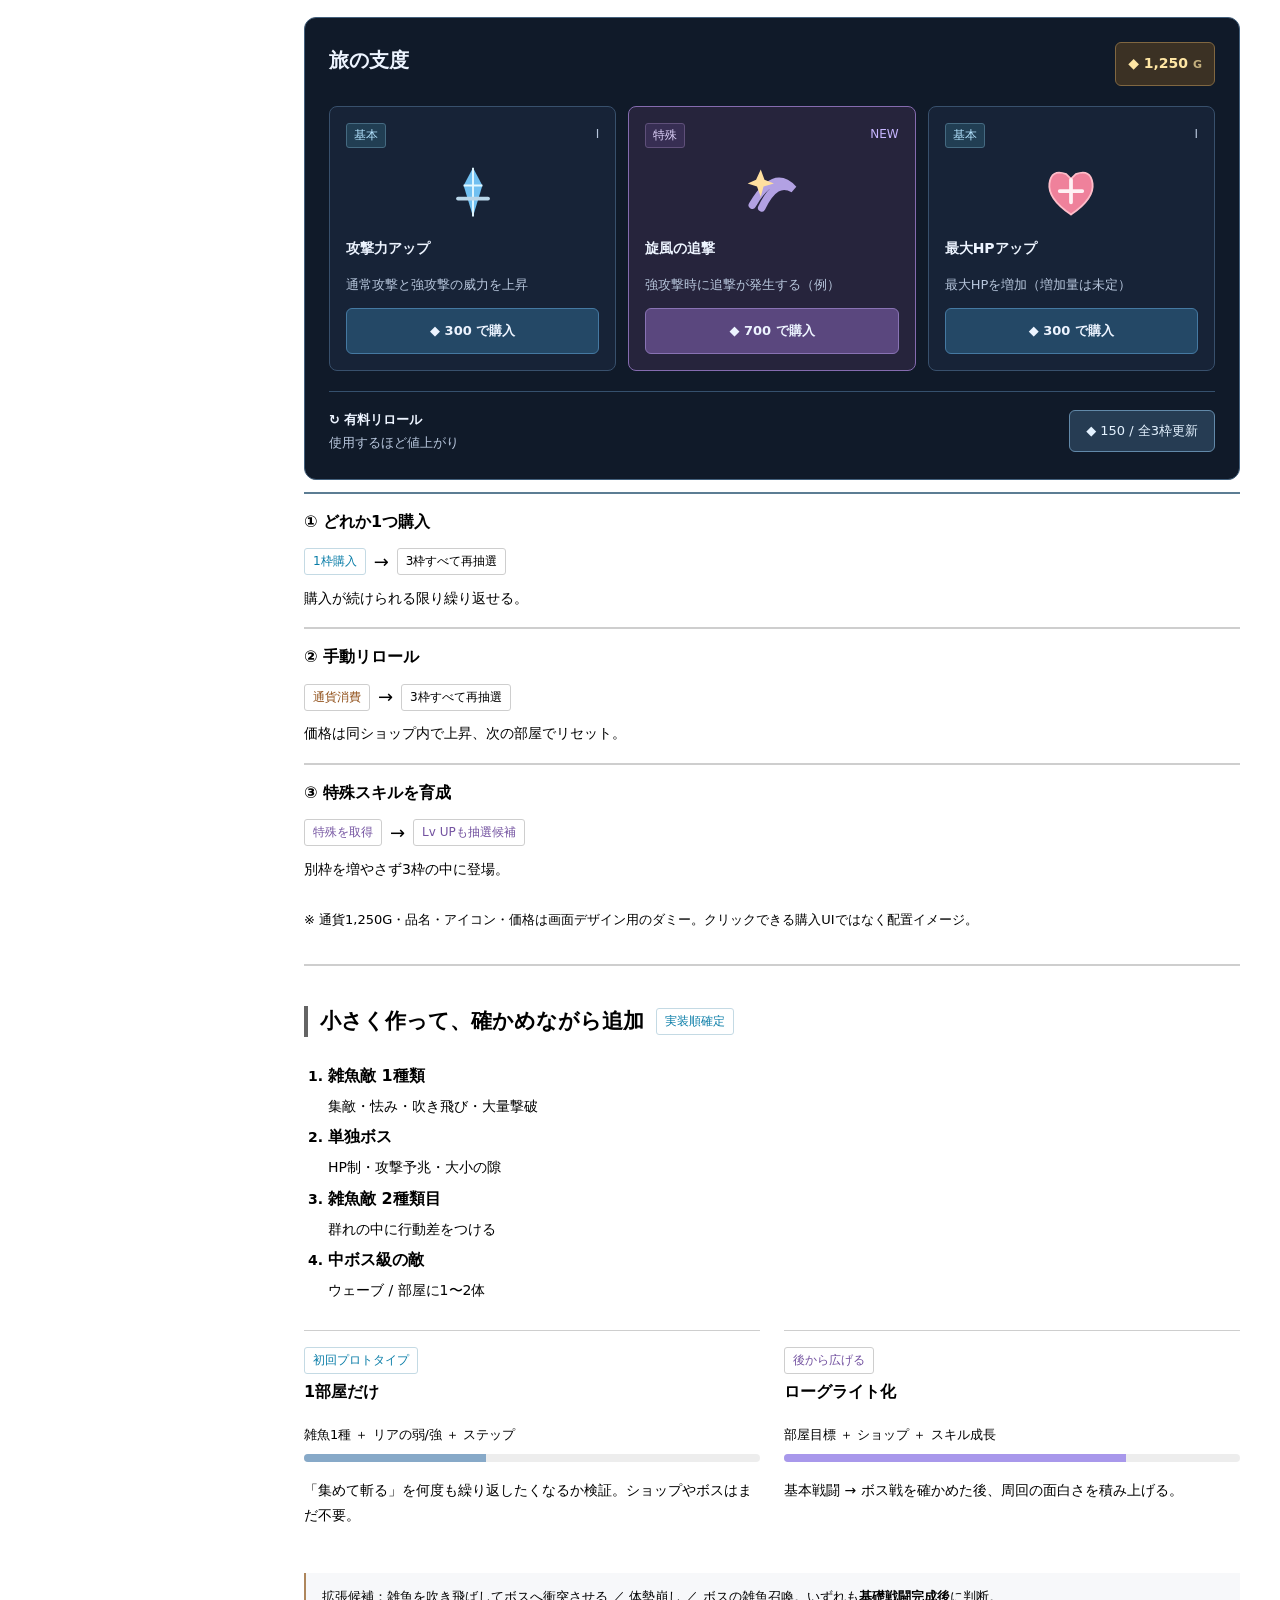
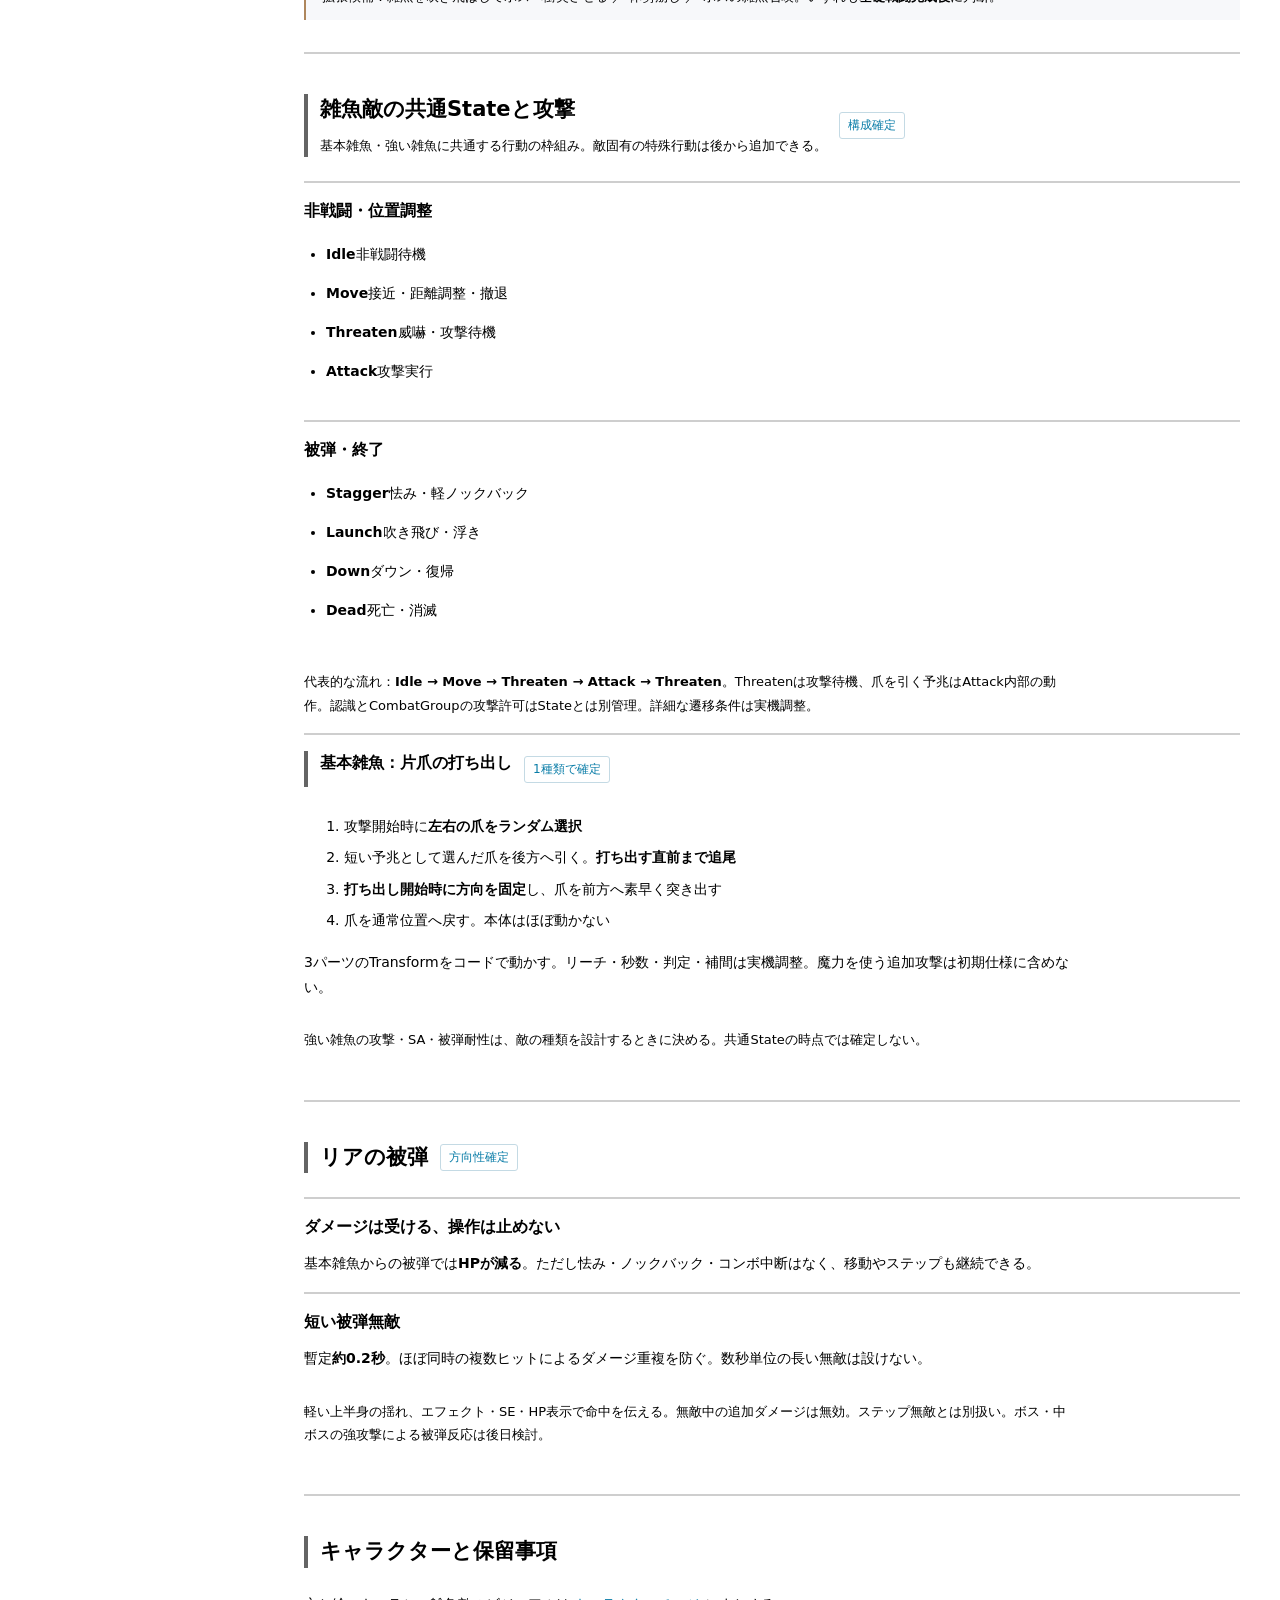
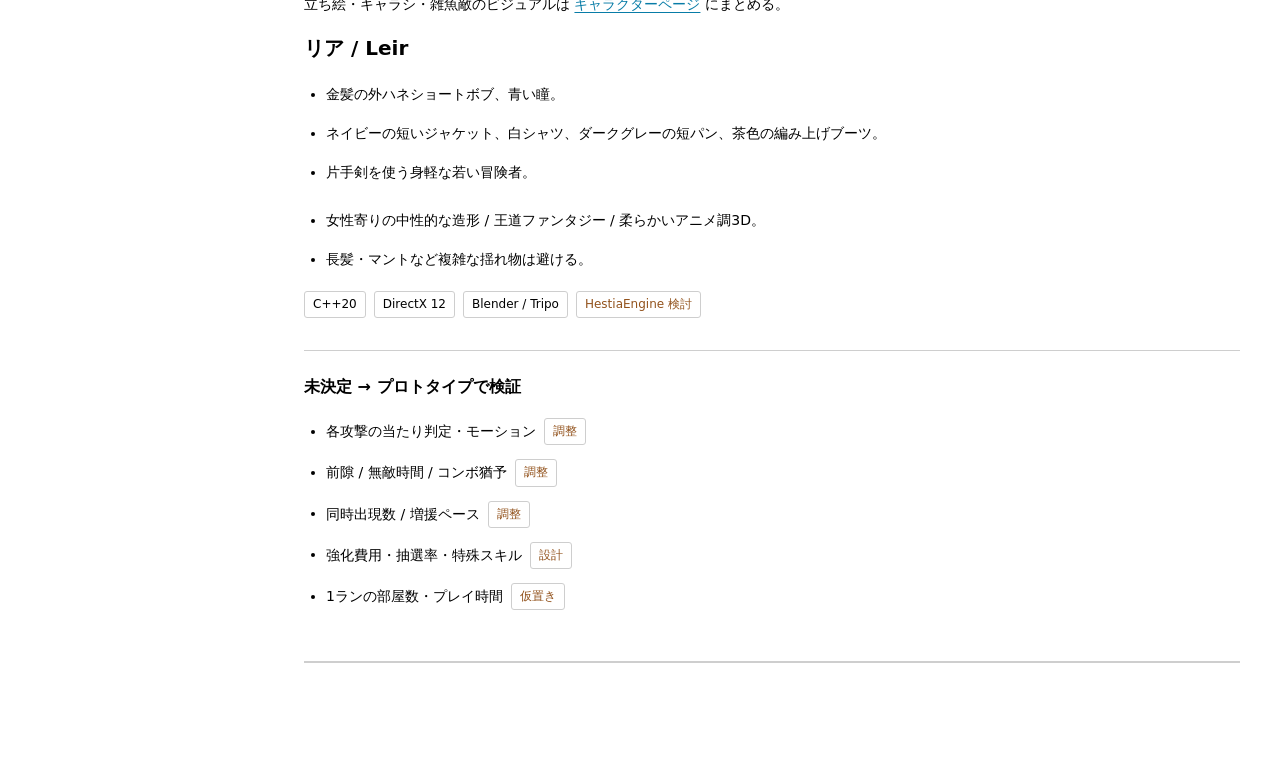
==== commit 46417aa2: "docs: add wiki home navigation and open GitHub references in new tabs" ====
--- a/MusouGame/index.html
+++ b/MusouGame/index.html
@@ -49,6 +49,9 @@
 .wiki-sidebar { position: sticky; top: 0; align-self: start; height: 100vh; height: 100dvh; overflow-y: auto; background: var(--sidebar-bg); border-right: 1px solid #ddd; z-index: 32; scrollbar-width: thin; }
 .wiki-brand { display: block; padding: 24px; border-bottom: 1px solid #ddd; color: #000; text-decoration: none; }
 .wiki-brand-name { font-size: 24px; font-weight: 800; line-height: 1.3; }
+.wiki-home-link { display: block; margin: 13px 14px 5px; padding: 10px 12px; border-radius: 6px; color: #24577d; font-size: 14px; font-weight: 700; text-decoration: none; border: 1px solid #d7e2ec; background: #f1f6fa; }
+.wiki-home-link:hover { color: #174568; background: #e5f0f8; border-color: #c5d8e7; }
+.wiki-home-link:focus-visible { outline: 2px solid #276da0; outline-offset: 2px; }
 .wiki-nav { padding: 16px 12px; }
 .wiki-nav-section { margin-bottom: 12px; }
 .wiki-category-heading { position: relative; padding: 4px 24px; margin: 0 0 6px; border: 1px solid #aaa; background: #ddd; color: #000; font-size: 13px; font-weight: 700; line-height: 1.5; text-align: center; cursor: pointer; list-style: none; }
@@ -312,6 +315,7 @@
 <div class="wiki-layout">
   <aside class="wiki-sidebar" id="wiki-sidebar" aria-label="資料のサイドメニュー">
     <a class="wiki-brand" href="#overview"><span class="wiki-brand-name">LEIR</span></a>
+    <a class="wiki-home-link" href="../index.html" data-wiki-home>← 開発Wikiトップ</a>
     <nav class="wiki-nav" aria-label="設計資料">
       <details class="wiki-nav-section" id="nav-overview" data-nav-pages="overview">
         <summary class="wiki-category-heading">ゲーム全体</summary>
